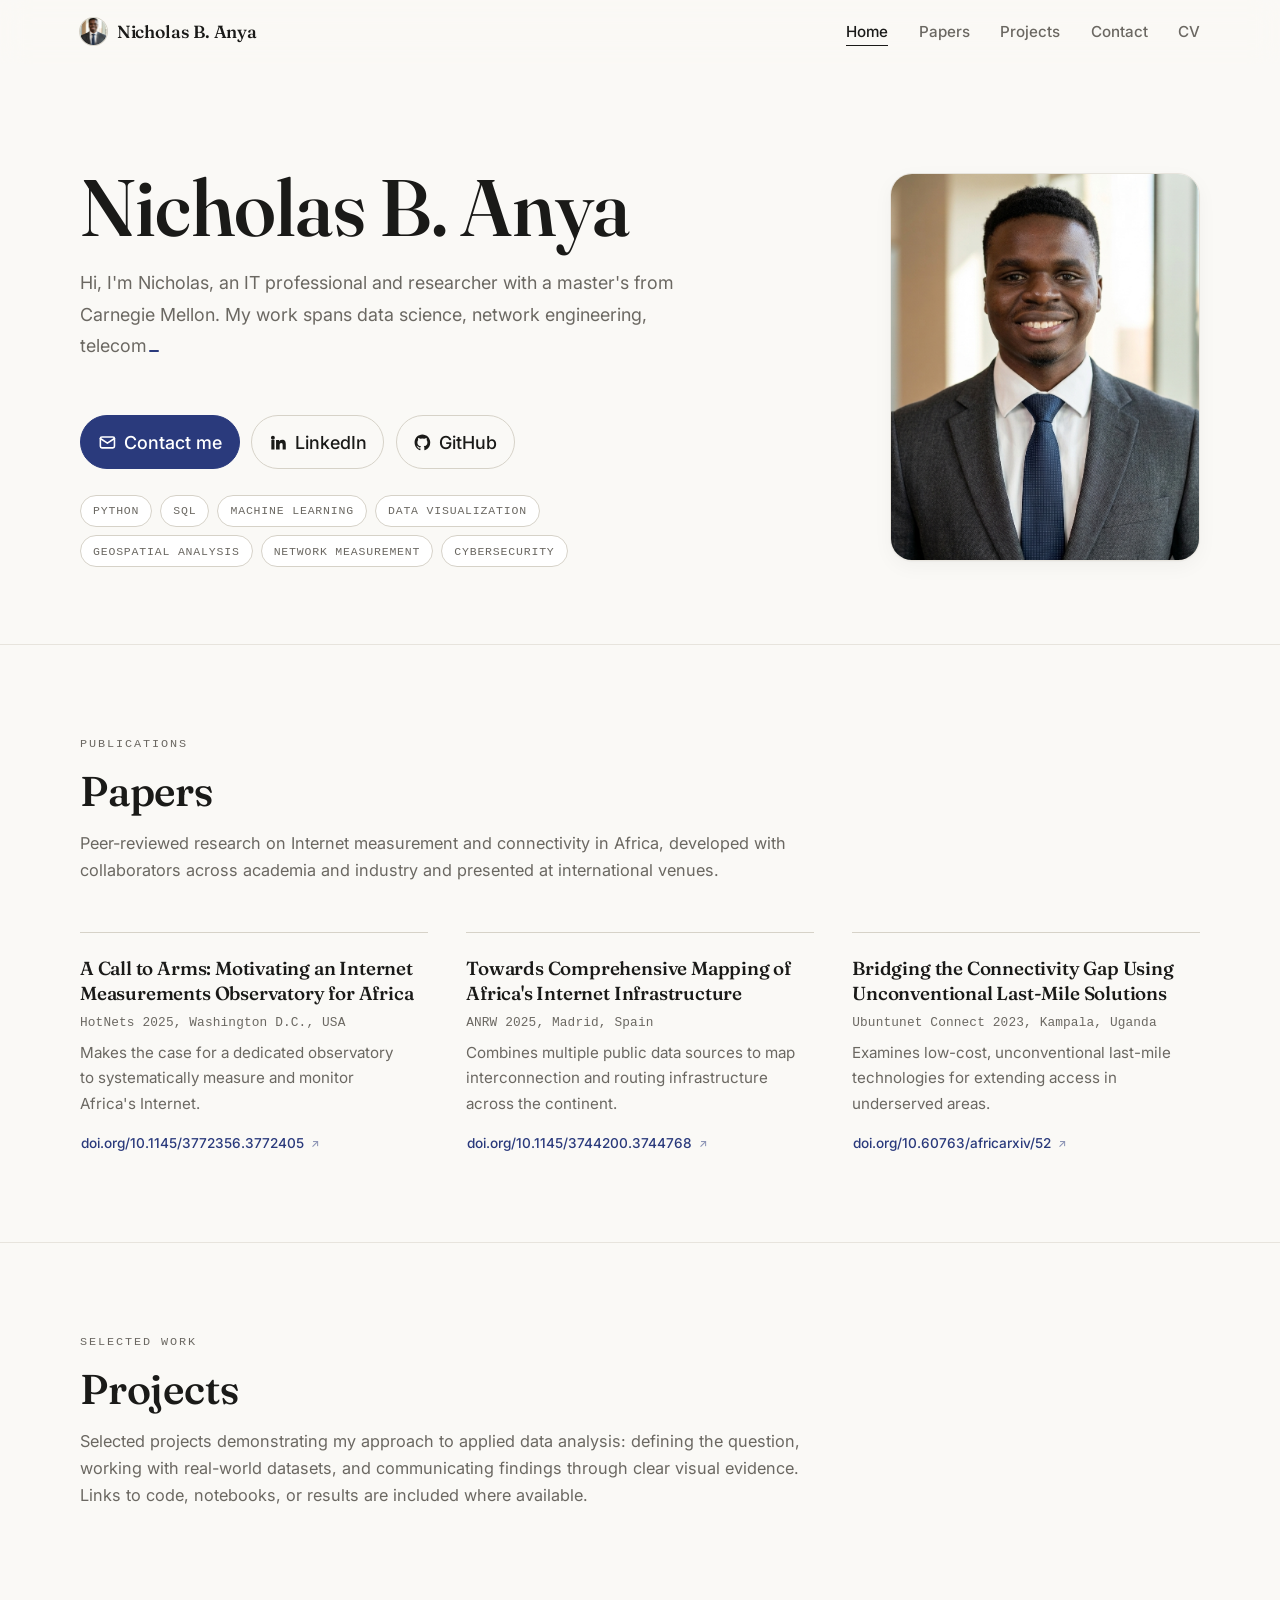
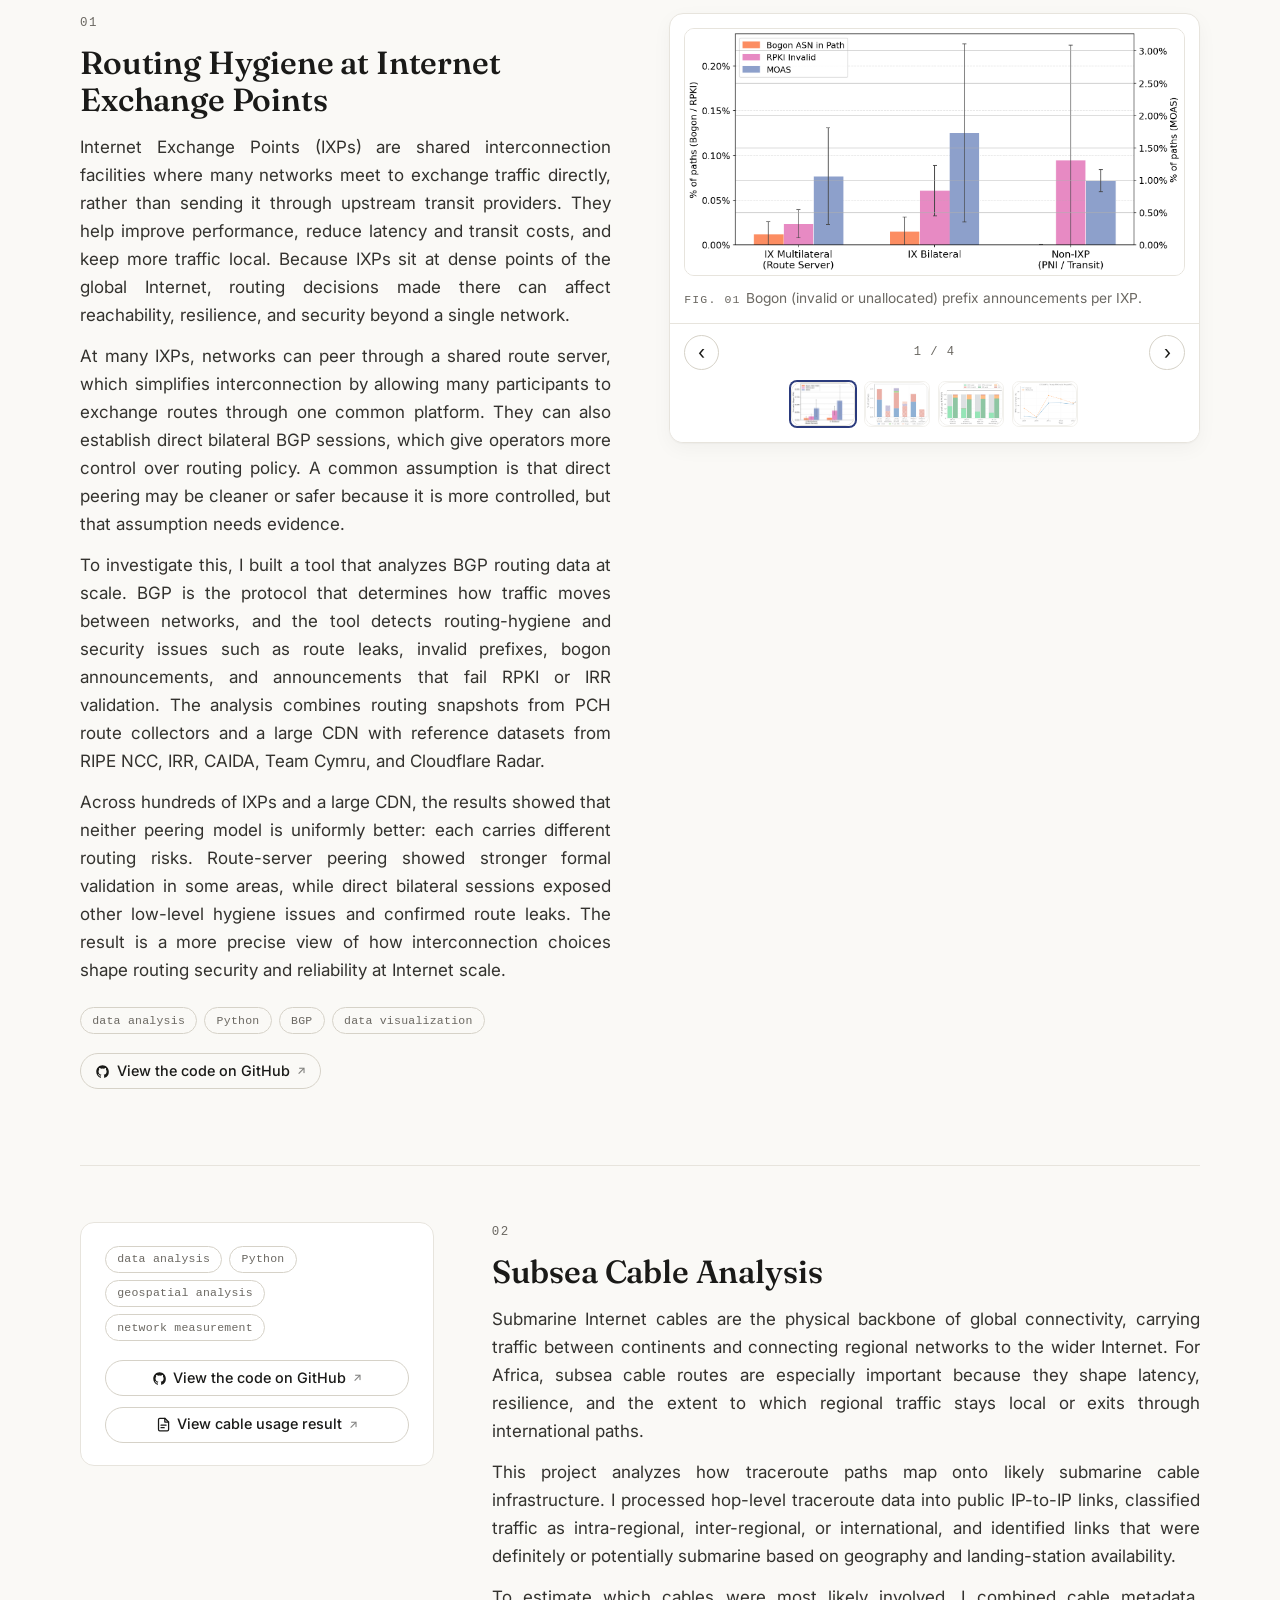
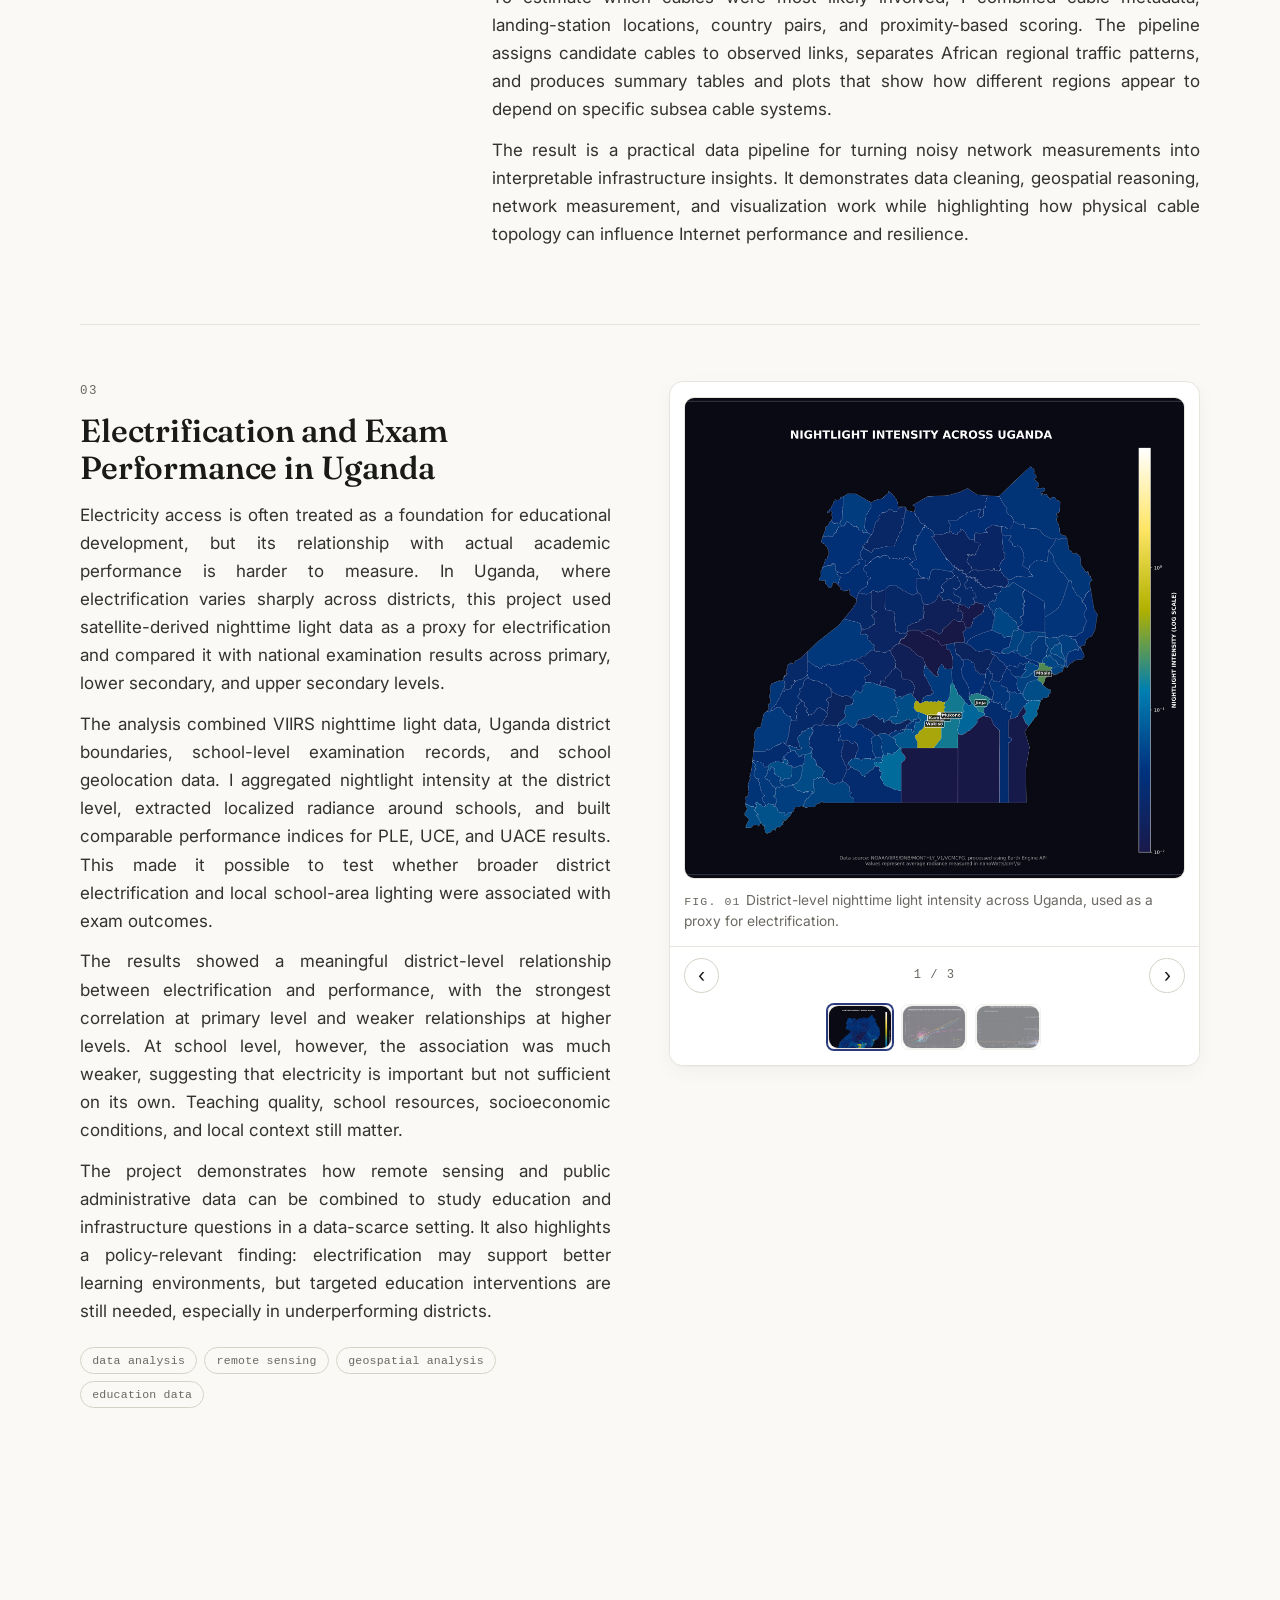
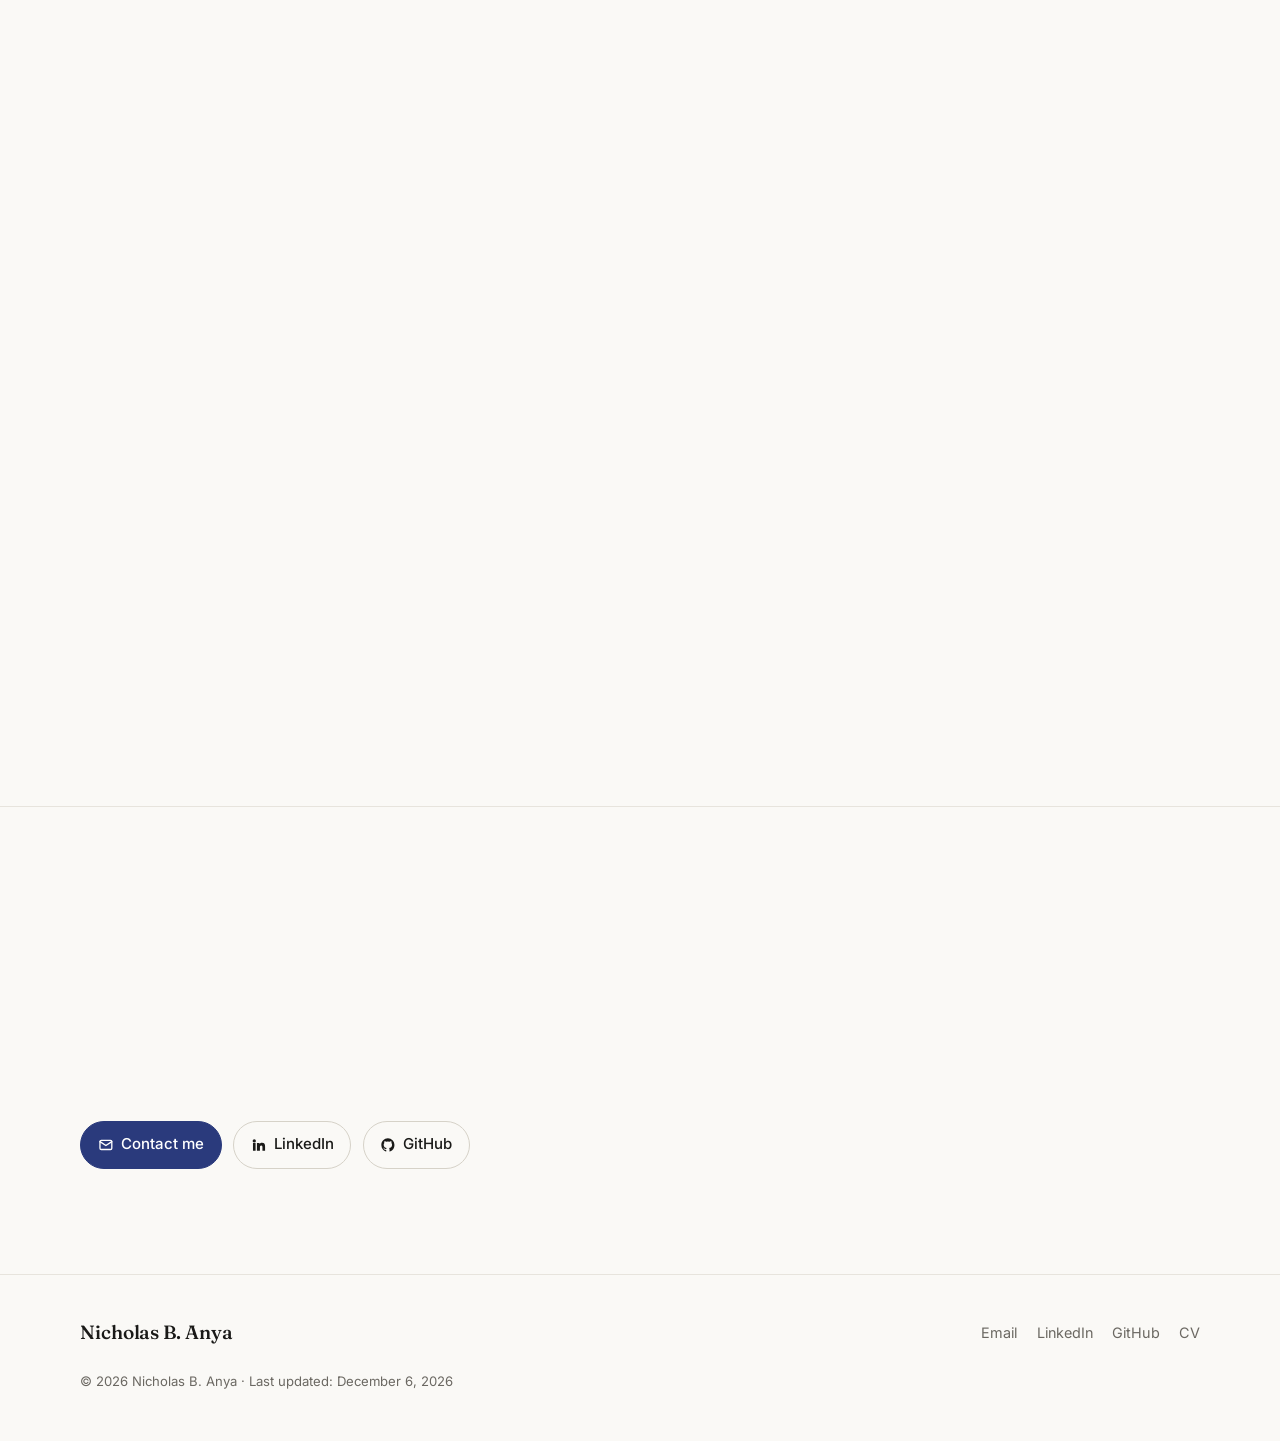
==== index.html @ 54c599cd "Add skills strip, floating CV preview, carousel auto-advance, cache-busting" ====
<!DOCTYPE html>
<html lang="en">
  <head>
    <meta charset="UTF-8" />
    <meta name="viewport" content="width=device-width, initial-scale=1.0" />
    <title>Nicholas B. Anya</title>
    <meta
      name="description"
      content="Personal portfolio of Nicholas Brian Anya - IT professional with experience across data science, network engineering, telecommunications, and cybersecurity."
    />
    <meta property="og:title" content="Nicholas B. Anya" />
    <meta
      property="og:description"
      content="IT professional with experience across data science, network engineering, telecommunications, and cybersecurity."
    />
    <meta property="og:type" content="website" />
    <meta property="og:url" content="https://nicholasanya.github.io/" />
    <meta property="og:image" content="https://nicholasanya.github.io/assets/img/profile-photo.png" />
    <meta name="theme-color" content="#faf9f6" />
    <meta name="color-scheme" content="light" />
    <link rel="canonical" href="https://nicholasanya.github.io/" />
    <link rel="icon" type="image/png" href="assets/img/profile-photo.png" />
    <link rel="apple-touch-icon" href="assets/img/profile-photo.png" />
    <script type="application/ld+json">
      {
        "@context": "https://schema.org",
        "@type": "Person",
        "name": "Nicholas Brian Anya",
        "url": "https://nicholasanya.github.io/",
        "image": "https://nicholasanya.github.io/assets/img/profile-photo.png",
        "jobTitle": "IT Professional and Researcher",
        "alumniOf": ["Carnegie Mellon University", "Makerere University"],
        "knowsAbout": ["Data Science", "Network Engineering", "Telecommunications", "Cybersecurity"],
        "sameAs": [
          "https://linkedin.com/in/nbanya",
          "https://github.com/NicholasAnya"
        ]
      }
    </script>
    <link rel="preconnect" href="https://fonts.googleapis.com" />
    <link rel="preconnect" href="https://fonts.gstatic.com" crossorigin />
    <link
      href="https://fonts.googleapis.com/css2?family=Inter:wght@400;500;600;700&family=Fraunces:opsz,wght@9..144,450;9..144,550;9..144,600&display=swap"
      rel="stylesheet"
    />
    <link rel="stylesheet" href="assets/css/styles.css?v=20260917" />
  </head>
  <body>
    <a class="skip-link" href="#main">Skip to content</a>
    <header class="site-header">
      <div class="container nav-wrap">
        <a class="brand" href="index.html">
          <span class="brand-photo" aria-hidden="true"></span>
          <span>Nicholas B. Anya</span>
        </a>
        <nav aria-label="Primary">
          <ul class="nav-links">
            <li><a href="#top">Home</a></li>
            <li><a href="#publications">Papers</a></li>
            <li><a href="#projects">Projects</a></li>
            <li><a href="#contact">Contact</a></li>
            <li><a href="NicholasBrianCV.pdf" target="_blank" rel="noopener noreferrer">CV</a></li>
          </ul>
        </nav>
      </div>
      <div class="scroll-progress" aria-hidden="true"></div>
    </header>

    <main id="main">
      <section class="hero" id="top">
        <div class="container">
          <div class="intro">
            <div class="intro-text">
              <h1>Nicholas B. Anya</h1>
              <p data-typewriter>
                Hi, I'm Nicholas, an IT professional and researcher with a master's from Carnegie Mellon.
                My work spans data science, network engineering, telecommunications, and cybersecurity,
                shaped by experience across Uganda, Rwanda, and the USA. Welcome, take a look around.
              </p>
              <p class="contact-links">
              <a class="btn-primary" href="mailto:anyanicholas@gmail.com">
                <svg class="icon" viewBox="0 0 24 24" aria-hidden="true" fill="none" stroke="currentColor" stroke-width="2" stroke-linecap="round" stroke-linejoin="round"><rect x="3" y="5" width="18" height="14" rx="2" /><path d="m3 7 9 6 9-6" /></svg>
                Contact me
              </a>
              <a href="https://linkedin.com/in/nbanya" target="_blank" rel="noopener noreferrer">
                <svg class="icon" viewBox="0 0 24 24" aria-hidden="true" fill="currentColor"><path d="M4.98 3.5a2.5 2.5 0 1 1 0 5 2.5 2.5 0 0 1 0-5zM3 9h4v12H3zM9 9h3.8v1.7h.05c.53-.95 1.83-1.95 3.77-1.95 4.03 0 4.78 2.5 4.78 5.75V21h-4v-5.3c0-1.26-.02-2.9-1.77-2.9-1.77 0-2.04 1.38-2.04 2.8V21H9z" /></svg>
                LinkedIn
              </a>
              <a href="https://github.com/NicholasAnya" target="_blank" rel="noopener noreferrer">
                <svg class="icon" viewBox="0 0 24 24" aria-hidden="true" fill="currentColor"><path d="M12 2C6.48 2 2 6.58 2 12.25c0 4.53 2.87 8.37 6.84 9.73.5.1.68-.22.68-.49 0-.24-.01-.88-.01-1.73-2.78.62-3.37-1.37-3.37-1.37-.45-1.18-1.11-1.5-1.11-1.5-.91-.64.07-.62.07-.62 1 .07 1.53 1.06 1.53 1.06.89 1.56 2.34 1.11 2.91.85.09-.66.35-1.11.63-1.37-2.22-.26-4.56-1.14-4.56-5.05 0-1.12.39-2.03 1.03-2.74-.1-.26-.45-1.3.1-2.71 0 0 .84-.27 2.75 1.05a9.34 9.34 0 0 1 5 0c1.91-1.32 2.75-1.05 2.75-1.05.55 1.41.2 2.45.1 2.71.64.71 1.03 1.62 1.03 2.74 0 3.92-2.34 4.78-4.57 5.04.36.32.68.94.68 1.9 0 1.37-.01 2.48-.01 2.82 0 .27.18.6.69.49A10.26 10.26 0 0 0 22 12.25C22 6.58 17.52 2 12 2z" /></svg>
                GitHub
              </a>
            </p>
            <ul class="skills-strip" aria-label="Core skills">
              <li>Python</li>
              <li>SQL</li>
              <li>Machine learning</li>
              <li>Data visualization</li>
              <li>Geospatial analysis</li>
              <li>Network measurement</li>
              <li>Cybersecurity</li>
            </ul>
            </div>
            <div class="intro-media">
              <img
                class="intro-photo"
                src="assets/img/profile-photo.png"
                alt="Portrait of Nicholas Brian Anya"
                width="440"
                height="440"
                fetchpriority="high"
              />
            </div>
          </div>
        </div>
      </section>

      <section class="section" id="publications">
        <div class="container">
          <p class="kicker">Publications</p>
          <h2>Papers</h2>
          <p class="section-note">
            Peer-reviewed research on Internet measurement and connectivity in Africa, developed
            with collaborators across academia and industry and presented at international venues.
          </p>
          <div class="papers-grid">
            <div class="entry">
              <div class="entry-title">
                A Call to Arms: Motivating an Internet Measurements Observatory for Africa
              </div>
              <div class="entry-meta">HotNets 2025, Washington D.C., USA</div>
              <p class="entry-summary">
                Makes the case for a dedicated observatory to systematically measure and monitor
                Africa's Internet.
              </p>
              <div class="entry-links">
                <a href="https://doi.org/10.1145/3772356.3772405" target="_blank" rel="noopener noreferrer"
                  >doi.org/10.1145/3772356.3772405</a
                >
              </div>
            </div>

            <div class="entry">
              <div class="entry-title">
                Towards Comprehensive Mapping of Africa's Internet Infrastructure
              </div>
              <div class="entry-meta">ANRW 2025, Madrid, Spain</div>
              <p class="entry-summary">
                Combines multiple public data sources to map interconnection and routing
                infrastructure across the continent.
              </p>
              <div class="entry-links">
                <a href="https://doi.org/10.1145/3744200.3744768" target="_blank" rel="noopener noreferrer"
                  >doi.org/10.1145/3744200.3744768</a
                >
              </div>
            </div>

            <div class="entry">
              <div class="entry-title">
                Bridging the Connectivity Gap Using Unconventional Last-Mile Solutions
              </div>
              <div class="entry-meta">Ubuntunet Connect 2023, Kampala, Uganda</div>
              <p class="entry-summary">
                Examines low-cost, unconventional last-mile technologies for extending access in
                underserved areas.
              </p>
              <div class="entry-links">
                <a href="https://doi.org/10.60763/africarxiv/52" target="_blank" rel="noopener noreferrer"
                  >doi.org/10.60763/africarxiv/52</a
                >
              </div>
            </div>
          </div>
        </div>
      </section>

      <section class="section" id="projects">
        <div class="container">
          <p class="kicker">Selected Work</p>
          <h2>Projects</h2>
          <p class="section-note">
            Selected projects demonstrating my approach to applied data analysis: defining the
            question, working with real-world datasets, and communicating findings through clear
            visual evidence. Links to code, notebooks, or results are included where available.
          </p>
          <div id="projects-list"></div>
        </div>
      </section>

      <section class="section" id="contact">
        <div class="container">
          <p class="kicker">Contact</p>
          <h2>Get in touch</h2>
          <p class="section-note">
            I'm open to data science and research opportunities, collaborations, and conversations
            about networks, measurement, and data for public impact. Email is the fastest way to
            reach me.
          </p>
          <p class="contact-links">
            <a class="btn-primary" href="mailto:anyanicholas@gmail.com">
              <svg class="icon" viewBox="0 0 24 24" aria-hidden="true" fill="none" stroke="currentColor" stroke-width="2" stroke-linecap="round" stroke-linejoin="round"><rect x="3" y="5" width="18" height="14" rx="2" /><path d="m3 7 9 6 9-6" /></svg>
              Contact me
            </a>
            <a href="https://linkedin.com/in/nbanya" target="_blank" rel="noopener noreferrer">
              <svg class="icon" viewBox="0 0 24 24" aria-hidden="true" fill="currentColor"><path d="M4.98 3.5a2.5 2.5 0 1 1 0 5 2.5 2.5 0 0 1 0-5zM3 9h4v12H3zM9 9h3.8v1.7h.05c.53-.95 1.83-1.95 3.77-1.95 4.03 0 4.78 2.5 4.78 5.75V21h-4v-5.3c0-1.26-.02-2.9-1.77-2.9-1.77 0-2.04 1.38-2.04 2.8V21H9z" /></svg>
              LinkedIn
            </a>
            <a href="https://github.com/NicholasAnya" target="_blank" rel="noopener noreferrer">
              <svg class="icon" viewBox="0 0 24 24" aria-hidden="true" fill="currentColor"><path d="M12 2C6.48 2 2 6.58 2 12.25c0 4.53 2.87 8.37 6.84 9.73.5.1.68-.22.68-.49 0-.24-.01-.88-.01-1.73-2.78.62-3.37-1.37-3.37-1.37-.45-1.18-1.11-1.5-1.11-1.5-.91-.64.07-.62.07-.62 1 .07 1.53 1.06 1.53 1.06.89 1.56 2.34 1.11 2.91.85.09-.66.35-1.11.63-1.37-2.22-.26-4.56-1.14-4.56-5.05 0-1.12.39-2.03 1.03-2.74-.1-.26-.45-1.3.1-2.71 0 0 .84-.27 2.75 1.05a9.34 9.34 0 0 1 5 0c1.91-1.32 2.75-1.05 2.75-1.05.55 1.41.2 2.45.1 2.71.64.71 1.03 1.62 1.03 2.74 0 3.92-2.34 4.78-4.57 5.04.36.32.68.94.68 1.9 0 1.37-.01 2.48-.01 2.82 0 .27.18.6.69.49A10.26 10.26 0 0 0 22 12.25C22 6.58 17.52 2 12 2z" /></svg>
              GitHub
            </a>
          </p>
        </div>
      </section>
    </main>

    <footer class="site-footer">
      <div class="container footer-wrap">
        <div class="footer-brand">Nicholas B. Anya</div>
        <nav class="footer-links" aria-label="Footer">
          <a href="mailto:anyanicholas@gmail.com">Email</a>
          <a href="https://linkedin.com/in/nbanya" target="_blank" rel="noopener noreferrer">LinkedIn</a>
          <a href="https://github.com/NicholasAnya" target="_blank" rel="noopener noreferrer">GitHub</a>
          <a href="NicholasBrianCV.pdf" target="_blank" rel="noopener noreferrer">CV</a>
        </nav>
        <div class="footer-note">
          &copy; <span id="footer-year"></span> Nicholas B. Anya &middot; Last updated:
          <span id="last-updated"></span>
        </div>
      </div>
    </footer>

    <script src="assets/js/main.js?v=20260917"></script>
  </body>
</html>
---- assets/css/styles.css ----
:root {
  --bg: #faf9f6;
  --surface: #ffffff;
  --surface-soft: #f3f1ec;
  --text: #1a1a18;
  --muted: #6b6862;
  --line: #e7e4dd;
  --line-strong: #d6d2c8;
  --accent: #2a3a7c;
  --accent-strong: #1c2a5e;
  --accent-soft: #edeef6;
  --accent-2: #4a6fa5;
  --link: #2a3a7c;
  --link-hover: #1c2a5e;
  --shadow-soft: 0 1px 2px rgba(26, 26, 24, 0.04), 0 6px 20px rgba(26, 26, 24, 0.04);
  --radius: 14px;
  --max-width: 1120px;
  --content-width: 760px;
  --ease: 200ms cubic-bezier(0.3, 0.7, 0.4, 1);
  --font-body: "Inter", -apple-system, BlinkMacSystemFont, "Segoe UI", Roboto, sans-serif;
  --font-display: "Fraunces", "Iowan Old Style", Georgia, serif;
  --font-mono: ui-monospace, "SF Mono", SFMono-Regular, Menlo, Consolas, monospace;
}

*,
*::before,
*::after {
  box-sizing: border-box;
}

html {
  scroll-behavior: smooth;
  scroll-padding-top: 84px;
}

html,
body {
  margin: 0;
  padding: 0;
}

body {
  font-family: var(--font-body);
  background: var(--bg);
  color: var(--text);
  line-height: 1.65;
  font-size: 1.0625rem;
  -webkit-font-smoothing: antialiased;
  text-rendering: optimizeLegibility;
}

::selection {
  background: var(--accent);
  color: #fff;
}

.skip-link {
  position: fixed;
  top: 0.7rem;
  left: 0.7rem;
  z-index: 100;
  padding: 0.6rem 1rem;
  background: var(--text);
  color: #fff;
  border-radius: 8px;
  font-size: 0.9rem;
  font-weight: 500;
  transform: translateY(-250%);
}

.skip-link:focus-visible {
  transform: none;
  text-decoration: none;
}

:focus-visible {
  outline: 2px solid var(--accent);
  outline-offset: 3px;
  border-radius: 4px;
}

.container {
  width: min(100% - 2.5rem, var(--max-width));
  margin: 0 auto;
}

a {
  color: var(--link);
  text-decoration: none;
  transition: color var(--ease), border-color var(--ease), background-color var(--ease),
    box-shadow var(--ease), transform var(--ease), opacity var(--ease);
}

a:hover {
  color: var(--link-hover);
  text-decoration: underline;
}

img {
  max-width: 100%;
  display: block;
}

/* Header / nav */
.site-header {
  position: sticky;
  top: 0;
  z-index: 10;
  background: rgba(250, 249, 246, 0.82);
  border-bottom: 1px solid transparent;
  backdrop-filter: blur(14px) saturate(1.3);
  -webkit-backdrop-filter: blur(14px) saturate(1.3);
  transition: border-color var(--ease), background-color var(--ease);
}

.site-header.is-scrolled {
  background: rgba(250, 249, 246, 0.92);
  border-bottom-color: var(--line);
}

.scroll-progress {
  position: absolute;
  left: 0;
  bottom: -1px;
  width: 100%;
  height: 2px;
  background: linear-gradient(90deg, var(--accent), var(--accent-2));
  transform: scaleX(0);
  transform-origin: left;
  pointer-events: none;
}

.nav-wrap {
  display: flex;
  justify-content: space-between;
  align-items: center;
  gap: 1rem;
  padding: 1.05rem 0;
  flex-wrap: wrap;
}

.brand {
  display: inline-flex;
  align-items: center;
  gap: 0.6rem;
  font-family: var(--font-display);
  font-weight: 550;
  font-size: 1.1rem;
  color: var(--text);
  letter-spacing: -0.005em;
}

.brand-photo {
  display: block;
  width: 27px;
  height: 27px;
  border-radius: 999px;
  background-image: url("../img/profile-photo.png");
  background-position: center;
  background-size: cover;
  box-shadow: 0 0 0 1px var(--line-strong);
  flex: none;
}

.brand:hover {
  color: var(--text);
  text-decoration: none;
}

.nav-links {
  list-style: none;
  margin: 0;
  padding: 0;
  display: flex;
  gap: clamp(1rem, 2.5vw, 1.9rem);
  align-items: center;
}

.nav-links a {
  display: inline-flex;
  align-items: center;
  color: var(--muted);
  font-size: 0.95rem;
  font-weight: 500;
  line-height: 1;
  padding: 0.4rem 0;
  border-bottom: 1px solid transparent;
}

.nav-links a:hover {
  color: var(--text);
  text-decoration: none;
  border-bottom-color: var(--line-strong);
}

.nav-links a.is-active {
  color: var(--text);
  border-bottom-color: var(--text);
}

/* Typography */
h1,
h2,
h3 {
  margin: 0;
  color: var(--text);
  text-wrap: balance;
}

h1 {
  font-family: var(--font-display);
  font-weight: 550;
  font-size: clamp(3rem, 7vw, 5rem);
  line-height: 1.02;
  letter-spacing: -0.01em;
  margin-bottom: 0.65rem;
}

h2 {
  font-family: var(--font-display);
  font-weight: 550;
  font-size: clamp(2rem, 3.5vw, 2.6rem);
  line-height: 1.1;
  letter-spacing: -0.005em;
  margin-bottom: 1rem;
}

h3 {
  font-weight: 600;
  font-size: 1rem;
  line-height: 1.3;
  margin-bottom: 0.1rem;
}

p {
  margin: 0 0 1rem;
  text-wrap: pretty;
}

.kicker {
  font-family: var(--font-mono);
  font-size: 0.74rem;
  font-weight: 500;
  text-transform: uppercase;
  letter-spacing: 0.16em;
  color: var(--muted);
  margin: 0 0 0.9rem;
}

/* Hero */
.hero {
  position: relative;
  border-bottom: 1px solid var(--line);
}

.intro {
  position: relative;
  width: 100%;
  padding: clamp(3.5rem, 8vw, 7rem) 0 clamp(3rem, 6vw, 5.5rem);
  display: flex;
  flex-direction: column;
  align-items: center;
  text-align: center;
  gap: 1.6rem;
}

/* Staggered entrance on load */
@keyframes rise {
  from {
    opacity: 0;
    transform: translateY(18px);
  }
  to {
    opacity: 1;
    transform: none;
  }
}

.intro-media {
  animation: rise 700ms cubic-bezier(0.2, 0.6, 0.3, 1) both;
}

.intro-text > h1 {
  animation: rise 700ms cubic-bezier(0.2, 0.6, 0.3, 1) 90ms both;
}

.intro-text > p:not(.contact-links) {
  animation: rise 700ms cubic-bezier(0.2, 0.6, 0.3, 1) 180ms both;
}

.intro-text > .contact-links {
  animation: rise 700ms cubic-bezier(0.2, 0.6, 0.3, 1) 270ms both;
}

.skills-strip {
  list-style: none;
  display: flex;
  flex-wrap: wrap;
  justify-content: center;
  gap: 0.5rem;
  margin: 0.4rem 0 0;
  padding: 0;
}

.intro-text > .skills-strip {
  animation: rise 700ms cubic-bezier(0.2, 0.6, 0.3, 1) 360ms both;
}

.skills-strip li {
  font-family: var(--font-mono);
  font-size: 0.72rem;
  letter-spacing: 0.07em;
  text-transform: uppercase;
  color: var(--muted);
  border: 1px solid var(--line-strong);
  border-radius: 999px;
  padding: 0.35rem 0.75rem;
  background: var(--surface);
}

.intro-media {
  order: -1;
  display: flex;
  justify-content: center;
}

.intro-photo {
  width: clamp(200px, 46vw, 250px);
  aspect-ratio: 4 / 5;
  height: auto;
  object-fit: cover;
  border-radius: 22px;
  border: 1px solid var(--line);
  box-shadow: var(--shadow-soft);
}

.intro-text {
  display: flex;
  flex-direction: column;
  align-items: center;
  gap: 1.2rem;
}

/* Typewriter intro */
[data-typewriter] {
  position: relative;
}

.type-ghost {
  visibility: hidden;
}

.type-live {
  position: absolute;
  inset: 0;
  text-align: inherit;
}

.type-cursor {
  display: inline-block;
  width: 0.55em;
  height: 0.13em;
  margin-left: 0.12em;
  background: var(--accent);
  border-radius: 1px;
  vertical-align: baseline;
  animation: cursor-blink 1.1s steps(1) infinite;
}

@keyframes cursor-blink {
  50% {
    opacity: 0;
  }
}

.intro-text h1 {
  margin-bottom: 0;
}

.intro p {
  color: var(--muted);
  max-width: 56ch;
  font-size: clamp(1.08rem, 1.4vw, 1.2rem);
  line-height: 1.75;
  margin: 0;
}

.intro .contact-links {
  justify-content: center;
  margin-top: 0.2rem;
}

@media (min-width: 760px) {
  .intro {
    display: grid;
    grid-template-columns: minmax(0, 1.2fr) minmax(0, 0.8fr);
    align-items: center;
    column-gap: clamp(3rem, 6vw, 6rem);
    text-align: left;
  }

  .intro-media {
    order: 0;
    justify-content: flex-end;
  }

  .intro-photo {
    width: clamp(240px, 26vw, 310px);
  }

  .intro-text {
    align-items: flex-start;
  }

  .intro .contact-links {
    justify-content: flex-start;
  }

  .intro .skills-strip {
    justify-content: flex-start;
  }
}

.contact-links {
  margin-top: 1.4rem;
  display: flex;
  flex-wrap: wrap;
  gap: 0.7rem;
  font-size: 0.94rem;
}

.contact-links a {
  display: inline-flex;
  align-items: center;
  gap: 0.45rem;
  padding: 0.65rem 1.05rem;
  border: 1px solid var(--line-strong);
  border-radius: 999px;
  background: transparent;
  color: var(--text);
  font-weight: 500;
}

.contact-links a:hover {
  border-color: var(--text);
  color: var(--text);
  text-decoration: none;
}

.contact-links a.btn-primary {
  background: var(--accent);
  border-color: var(--accent);
  color: #fff;
}

.contact-links a.btn-primary:hover {
  background: var(--accent-strong);
  border-color: var(--accent-strong);
  color: #fff;
}

.icon {
  width: 1.05em;
  height: 1.05em;
  flex: none;
}

/* Sections */
.section {
  padding: clamp(3.5rem, 7vw, 6rem) 0;
}

.section + .section {
  border-top: 1px solid var(--line);
}

.section-note {
  color: var(--muted);
  margin: 0 0 clamp(2rem, 4vw, 3rem);
  max-width: 72ch;
  font-size: 1.02rem;
}

.entry {
  margin-bottom: 1.25rem;
}

.entry:last-child {
  margin-bottom: 0;
}

.entry-title {
  font-weight: 600;
  font-size: 1.02rem;
  letter-spacing: -0.01em;
}

.entry-meta {
  color: var(--muted);
  font-family: var(--font-mono);
  font-size: 0.8rem;
  letter-spacing: 0.01em;
  margin: 0.35rem 0 0.35rem;
}

.entry p {
  margin: 0.8rem 0 0;
  max-width: 74ch;
}

/* Scroll reveal */
[data-reveal] {
  opacity: 0;
  transform: translateY(16px);
  transition: opacity 600ms cubic-bezier(0.2, 0.6, 0.3, 1), transform 600ms cubic-bezier(0.2, 0.6, 0.3, 1);
}

[data-reveal].is-visible {
  opacity: 1;
  transform: none;
}

/* Projects: hairline-separated editorial entries */
#projects-list {
  display: grid;
  gap: 0;
  counter-reset: project;
}

.project-card {
  position: relative;
  padding: clamp(2.2rem, 4.5vw, 3.5rem) 0;
  border: 0;
  background: transparent;
  counter-increment: project;
}

.project-card .project-main::before {
  content: counter(project, decimal-leading-zero);
  display: block;
  font-family: var(--font-mono);
  font-size: 0.78rem;
  letter-spacing: 0.12em;
  color: var(--muted);
  margin-bottom: 0.7rem;
}

.project-card + .project-card {
  border-top: 1px solid var(--line);
}

.project-card .entry-title {
  font-family: var(--font-display);
  font-weight: 550;
  font-size: clamp(1.6rem, 2.6vw, 2rem);
  line-height: 1.15;
  letter-spacing: -0.005em;
}

.entry-body {
  margin-top: 0.9rem;
}

.project-card .entry-body {
  text-align: justify;
  -webkit-hyphens: auto;
  hyphens: auto;
}

.project-card .entry-body p {
  color: #33322e;
}

.project-main {
  min-width: 0;
}

.project-meta {
  margin-top: 1.4rem;
}

.project-meta > :first-child {
  margin-top: 0;
}

/* Two-column case-study layout on wider screens */
@media (min-width: 880px) {
  .project-card {
    display: grid;
    grid-template-columns: minmax(0, 1fr) minmax(0, 1fr);
    column-gap: clamp(2.5rem, 4.5vw, 4.5rem);
    row-gap: 0;
    align-items: start;
  }

  .project-card .project-main {
    grid-column: 1;
  }

  .project-card .project-meta {
    grid-column: 1;
  }

  .project-card.has-figures .project-figures {
    grid-column: 2;
    grid-row: 1 / span 2;
    align-self: start;
    position: sticky;
    top: 96px;
    margin: 0;
  }

  .project-card:not(.has-figures) {
    grid-template-columns: minmax(0, 1.7fr) minmax(0, 0.85fr);
  }

  .project-card:not(.has-figures) .project-meta {
    grid-column: 2;
    grid-row: 1 / -1;
    align-self: start;
    position: sticky;
    top: 96px;
    margin-top: 0;
    padding: 1.4rem 1.5rem;
    border: 1px solid var(--line);
    border-radius: var(--radius);
    background: var(--surface);
  }

  .project-card:not(.has-figures) .project-meta .entry-links {
    flex-direction: column;
    align-items: stretch;
  }

  .project-card:not(.has-figures) .project-meta .entry-links a {
    justify-content: center;
  }

  /* Alternate orientation for editorial rhythm */
  .project-card:nth-child(even).has-figures .project-figures {
    grid-column: 1;
    grid-row: 1 / span 2;
  }

  .project-card:nth-child(even).has-figures .project-main,
  .project-card:nth-child(even).has-figures .project-meta {
    grid-column: 2;
  }

  .project-card:nth-child(even):not(.has-figures) {
    grid-template-columns: minmax(0, 0.85fr) minmax(0, 1.7fr);
  }

  .project-card:nth-child(even):not(.has-figures) .project-meta {
    grid-column: 1;
    grid-row: 1 / -1;
  }

  .project-card:nth-child(even):not(.has-figures) .project-main {
    grid-column: 2;
  }
}

/* Papers */
.papers-grid {
  display: grid;
  grid-template-columns: repeat(auto-fit, minmax(280px, 1fr));
  gap: clamp(1.25rem, 3vw, 2.5rem);
}

.papers-grid .entry {
  margin: 0;
  padding: 1.4rem 0 0;
  border: 0;
  border-top: 1px solid var(--line-strong);
  border-radius: 0;
  background: transparent;
}

.papers-grid .entry-title {
  font-family: var(--font-display);
  font-weight: 550;
  font-size: 1.18rem;
  line-height: 1.35;
}

.entry-summary {
  color: var(--muted);
  font-size: 0.95rem;
  line-height: 1.65;
  max-width: 62ch;
}

.papers-grid .entry-summary {
  margin: 0.45rem 0 0.55rem;
}

/* Project figures / carousel */
.project-figures {
  margin: 1.4rem 0 0.8rem;
  border: 1px solid var(--line);
  border-radius: var(--radius);
  background: var(--surface);
  box-shadow: var(--shadow-soft);
  overflow: hidden;
}

.project-figures:focus-visible {
  outline: 2px solid var(--accent);
  outline-offset: 2px;
}

.project-figures figure {
  margin: 0;
  animation: figure-in 320ms cubic-bezier(0.2, 0.6, 0.3, 1);
}

@keyframes figure-in {
  from {
    opacity: 0;
    transform: translateY(6px);
  }
  to {
    opacity: 1;
    transform: none;
  }
}

.figure-track {
  padding: 0.9rem;
}

.project-figures img {
  width: 100%;
  height: auto;
  max-height: 560px;
  object-fit: contain;
  border: 1px solid var(--line);
  border-radius: 10px;
  background: #fff;
  cursor: zoom-in;
  transition: transform var(--ease);
}

.figure-track img:hover {
  transform: scale(1.012);
}

.project-figures figcaption {
  margin-top: 0.7rem;
  color: var(--muted);
  font-size: 0.86rem;
  line-height: 1.5;
}

.fig-label {
  font-family: var(--font-mono);
  font-size: 0.72rem;
  letter-spacing: 0.1em;
  text-transform: uppercase;
  color: var(--muted);
  margin-right: 0.45em;
}

/* Lightbox */
.lightbox[hidden] {
  display: none;
}

.lightbox {
  position: fixed;
  inset: 0;
  z-index: 50;
  display: flex;
  align-items: center;
  justify-content: center;
  padding: clamp(1rem, 4vw, 3rem);
  background: rgba(26, 26, 24, 0.88);
  backdrop-filter: blur(8px);
  -webkit-backdrop-filter: blur(8px);
  opacity: 0;
  transition: opacity 240ms ease;
  cursor: zoom-out;
}

.lightbox.is-open {
  opacity: 1;
}

.lightbox figure {
  margin: 0;
  max-width: min(1400px, 100%);
  max-height: 100%;
  transform: scale(0.965);
  transition: transform 240ms cubic-bezier(0.2, 0.6, 0.3, 1);
}

.lightbox.is-open figure {
  transform: none;
}

.lightbox img {
  max-width: 100%;
  max-height: 82vh;
  width: auto;
  height: auto;
  margin: 0 auto;
  object-fit: contain;
  border-radius: 10px;
  background: #fff;
}

.lightbox figcaption {
  color: #d6d2c8;
  text-align: center;
  margin-top: 0.9rem;
  font-size: 0.92rem;
  line-height: 1.5;
}

.lightbox .fig-label {
  color: #a8a49a;
}

.lightbox-close {
  position: absolute;
  top: 1rem;
  right: 1rem;
  appearance: none;
  border: 1px solid rgba(255, 255, 255, 0.3);
  border-radius: 999px;
  background: transparent;
  color: #fff;
  width: 2.6rem;
  height: 2.6rem;
  font-size: 1.3rem;
  line-height: 1;
  cursor: pointer;
  display: inline-flex;
  align-items: center;
  justify-content: center;
  transition: background-color var(--ease), border-color var(--ease);
}

.lightbox-close:hover {
  background: rgba(255, 255, 255, 0.14);
  border-color: rgba(255, 255, 255, 0.6);
}

/* CV preview modal */
.cv-modal[hidden] {
  display: none;
}

.cv-modal {
  position: fixed;
  right: clamp(0.75rem, 2vw, 1.5rem);
  bottom: clamp(0.75rem, 2vw, 1.5rem);
  z-index: 60;
  width: min(500px, calc(100vw - 1.5rem));
  height: min(640px, 72vh);
  opacity: 0;
  transform: translateY(16px);
  transition: opacity 240ms ease, transform 240ms cubic-bezier(0.2, 0.6, 0.3, 1);
}

.cv-modal.is-open {
  opacity: 1;
  transform: none;
}

.cv-dialog {
  display: flex;
  flex-direction: column;
  width: 100%;
  height: 100%;
  background: var(--bg);
  border: 1px solid var(--line-strong);
  border-radius: var(--radius);
  overflow: hidden;
  box-shadow: 0 18px 60px rgba(26, 26, 24, 0.28);
}

.cv-dialog-header {
  display: flex;
  align-items: center;
  justify-content: space-between;
  gap: 1rem;
  padding: 0.7rem 0.9rem 0.7rem 1.2rem;
  border-bottom: 1px solid var(--line);
}

.cv-dialog-title {
  font-family: var(--font-display);
  font-weight: 550;
  font-size: 1.05rem;
}

.cv-dialog-actions {
  display: inline-flex;
  align-items: center;
  gap: 0.6rem;
}

.cv-close {
  appearance: none;
  border: 1px solid var(--line-strong);
  border-radius: 999px;
  background: transparent;
  color: var(--text);
  width: 2.4rem;
  height: 2.4rem;
  font-size: 1.2rem;
  line-height: 1;
  cursor: pointer;
  display: inline-flex;
  align-items: center;
  justify-content: center;
  transition: background-color var(--ease), border-color var(--ease);
}

.cv-close:hover {
  background: var(--surface-soft);
  border-color: var(--text);
}

.cv-frame {
  flex: 1;
  width: 100%;
  border: 0;
  background: #525659;
}

.figure-controls {
  display: flex;
  align-items: center;
  justify-content: space-between;
  gap: 1rem;
  padding: 0.7rem 0.9rem;
  border-top: 1px solid var(--line);
  background: var(--surface);
  color: var(--muted);
  font-size: 0.85rem;
}

.figure-control {
  appearance: none;
  border: 1px solid var(--line-strong);
  border-radius: 999px;
  background: transparent;
  color: var(--text);
  cursor: pointer;
  font: inherit;
  font-size: 1.2rem;
  line-height: 1;
  width: 2.2rem;
  height: 2.2rem;
  padding: 0;
  display: inline-flex;
  align-items: center;
  justify-content: center;
  transition: background-color var(--ease), border-color var(--ease), color var(--ease);
}

.figure-control:hover {
  border-color: var(--text);
  background: var(--text);
  color: var(--bg);
}

.figure-control:focus-visible {
  outline: 2px solid var(--accent);
  outline-offset: 2px;
}

.figure-count {
  flex: 1;
  text-align: center;
  font-family: var(--font-mono);
  font-size: 0.76rem;
  letter-spacing: 0.08em;
  text-transform: uppercase;
  font-variant-numeric: tabular-nums;
}

.figure-thumbs {
  display: flex;
  justify-content: center;
  flex-wrap: wrap;
  gap: 0.5rem;
  padding: 0 0.9rem 0.9rem;
  background: var(--surface);
}

.figure-thumb {
  appearance: none;
  width: 66px;
  height: 46px;
  padding: 0;
  border: 1px solid var(--line);
  border-radius: 7px;
  overflow: hidden;
  background: #fff;
  cursor: pointer;
  opacity: 0.5;
  transition: opacity var(--ease), border-color var(--ease), box-shadow var(--ease);
}

.figure-thumb img {
  display: block;
  width: 100%;
  height: 100%;
  object-fit: cover;
  object-position: top left;
}

.figure-thumb:hover {
  opacity: 0.85;
}

.figure-thumb.is-active {
  opacity: 1;
  border-color: var(--accent);
  box-shadow: 0 0 0 1px var(--accent);
}

/* Tags & links */
.entry-tags {
  margin-top: 1.2rem;
  display: flex;
  flex-wrap: wrap;
  gap: 0.45rem;
}

.tag {
  display: inline-flex;
  align-items: center;
  border: 1px solid var(--line-strong);
  border-radius: 999px;
  background: transparent;
  color: var(--muted);
  font-family: var(--font-mono);
  font-size: 0.72rem;
  font-weight: 500;
  letter-spacing: 0.02em;
  line-height: 1;
  padding: 0.42rem 0.7rem;
}

.entry-links {
  margin-top: 1.2rem;
  font-size: 0.9rem;
  display: flex;
  flex-wrap: wrap;
  gap: 0.65rem;
}

.entry-links a {
  display: inline-flex;
  align-items: center;
  gap: 0.4rem;
  padding: 0.55rem 0.9rem;
  border: 1px solid var(--line-strong);
  border-radius: 999px;
  background: transparent;
  color: var(--text);
  font-weight: 500;
  line-height: 1.15;
}

.entry-links a:hover {
  border-color: var(--text);
  color: var(--text);
  text-decoration: none;
}

.papers-grid .entry-links a {
  border-color: transparent;
  background: transparent;
  padding: 0;
  color: var(--link);
  font-size: 0.85rem;
}

.papers-grid .entry-links a:hover {
  background: transparent;
  text-decoration: underline;
}

.entry-links a[target="_blank"]::after {
  content: "\2197";
  font-size: 0.8em;
  opacity: 0.55;
  margin-left: 0.05em;
  transition: opacity var(--ease), transform var(--ease);
}

.entry-links a[target="_blank"]:hover::after {
  opacity: 1;
  transform: translate(1px, -1px);
}

.empty-state {
  color: var(--muted);
  font-style: italic;
}

/* Footer */
.site-footer {
  border-top: 1px solid var(--line);
  background: transparent;
}

.footer-wrap {
  padding: 2.6rem 0 3rem;
  display: flex;
  flex-wrap: wrap;
  align-items: center;
  justify-content: space-between;
  gap: 1rem;
}

.footer-brand {
  font-family: var(--font-display);
  font-weight: 550;
  font-size: 1.2rem;
  letter-spacing: -0.005em;
  color: var(--text);
}

.footer-links {
  display: flex;
  flex-wrap: wrap;
  gap: 0.4rem 1.2rem;
  font-size: 0.9rem;
}

.footer-links a {
  color: var(--muted);
  display: inline-flex;
  align-items: center;
  gap: 0.35rem;
}

.footer-links a:hover {
  color: var(--text);
  text-decoration: none;
}

.footer-note {
  width: 100%;
  color: var(--muted);
  font-size: 0.82rem;
  margin-top: 0.4rem;
}

/* Motion preferences */
@media (prefers-reduced-motion: reduce) {
  html {
    scroll-behavior: auto;
  }

  [data-reveal] {
    opacity: 1;
    transform: none;
    transition: none;
  }

  .project-figures figure,
  .intro-media,
  .intro-text > h1,
  .intro-text > p:not(.contact-links),
  .intro-text > .contact-links,
  .intro-text > .skills-strip {
    animation: none;
  }

  .type-cursor {
    animation: none !important;
  }

  *,
  *::before,
  *::after {
    transition-duration: 0.01ms !important;
    animation-duration: 0.01ms !important;
  }
}

@media (max-width: 540px) {
  .container {
    width: min(100% - 1.3rem, var(--max-width));
  }

  .nav-wrap {
    gap: 0.6rem;
    align-items: flex-start;
  }

  .nav-links {
    width: 100%;
    justify-content: flex-start;
    gap: 1rem;
  }

  .figure-track {
    padding: 0.5rem;
  }

  .project-figures img {
    max-height: 420px;
    border-radius: 8px;
  }

  .contact-links a {
    width: 100%;
    justify-content: center;
  }

  .footer-wrap {
    flex-direction: column;
    align-items: flex-start;
  }
}
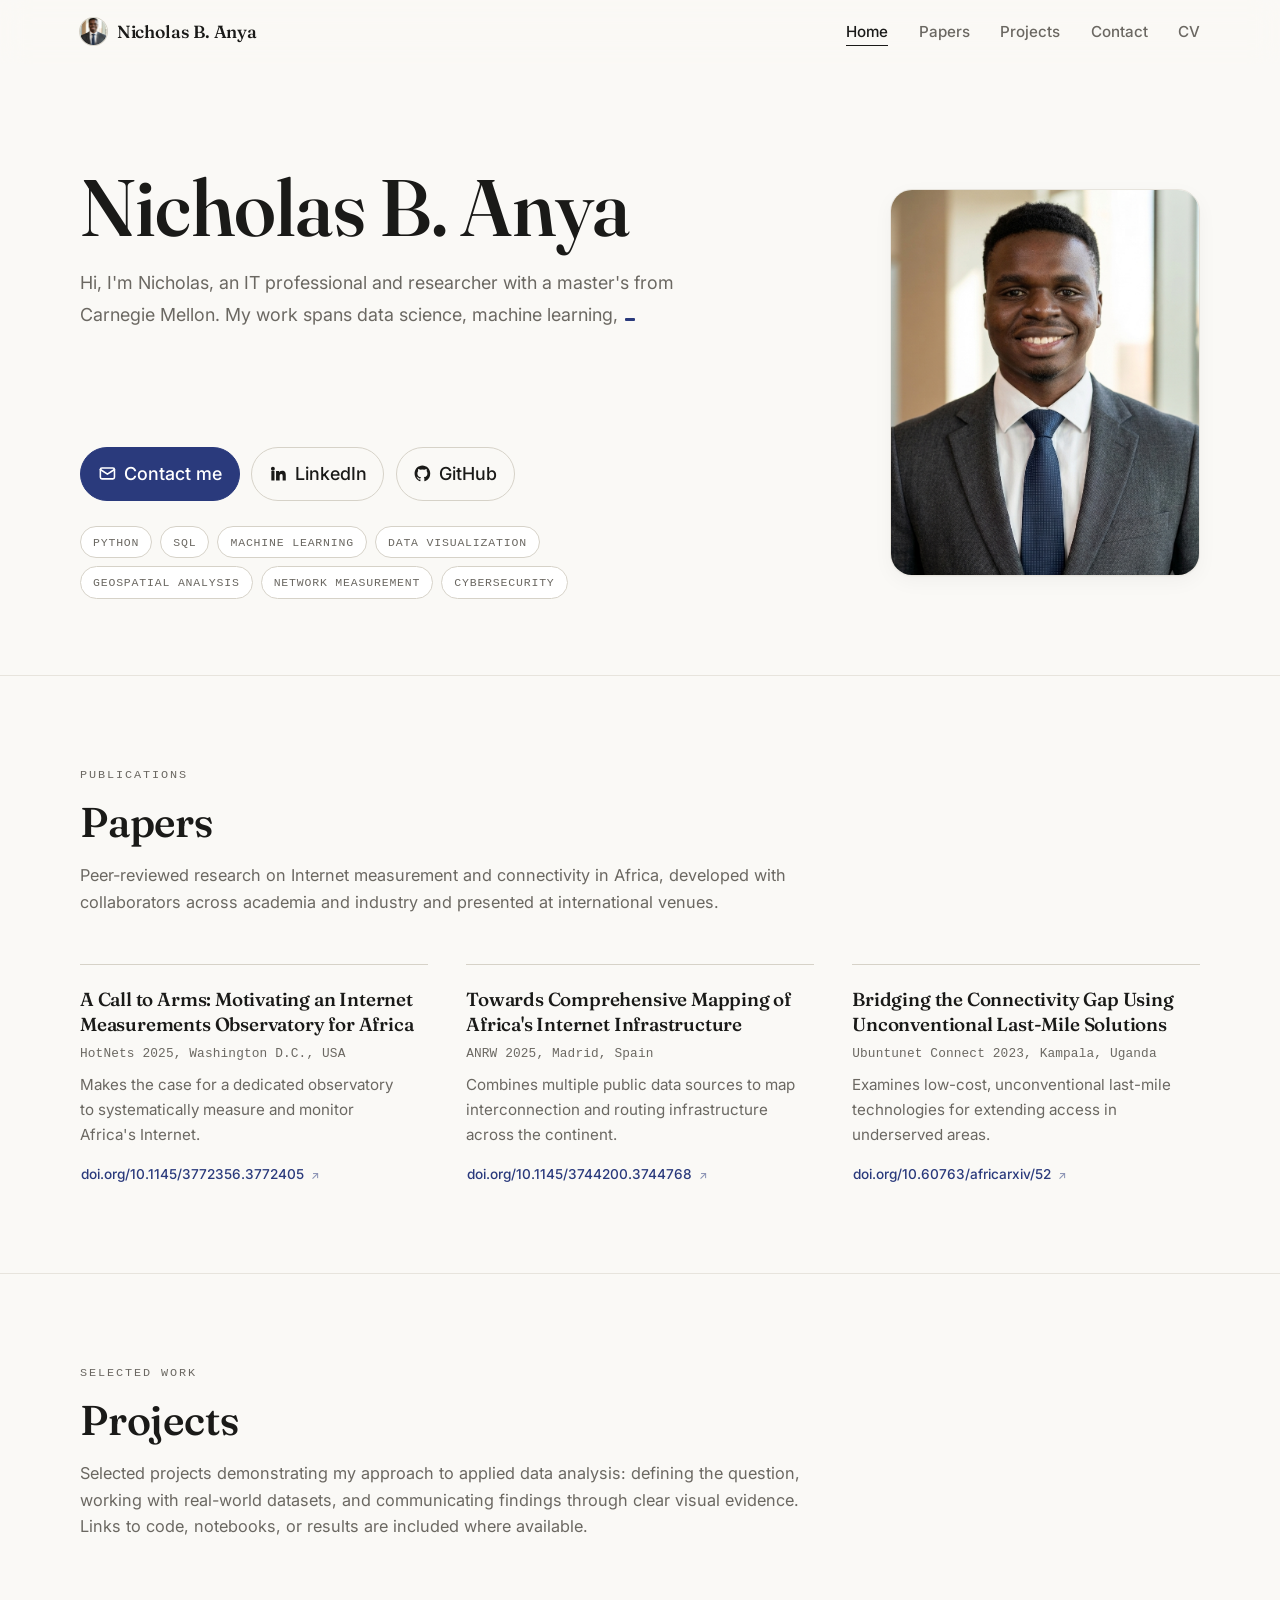
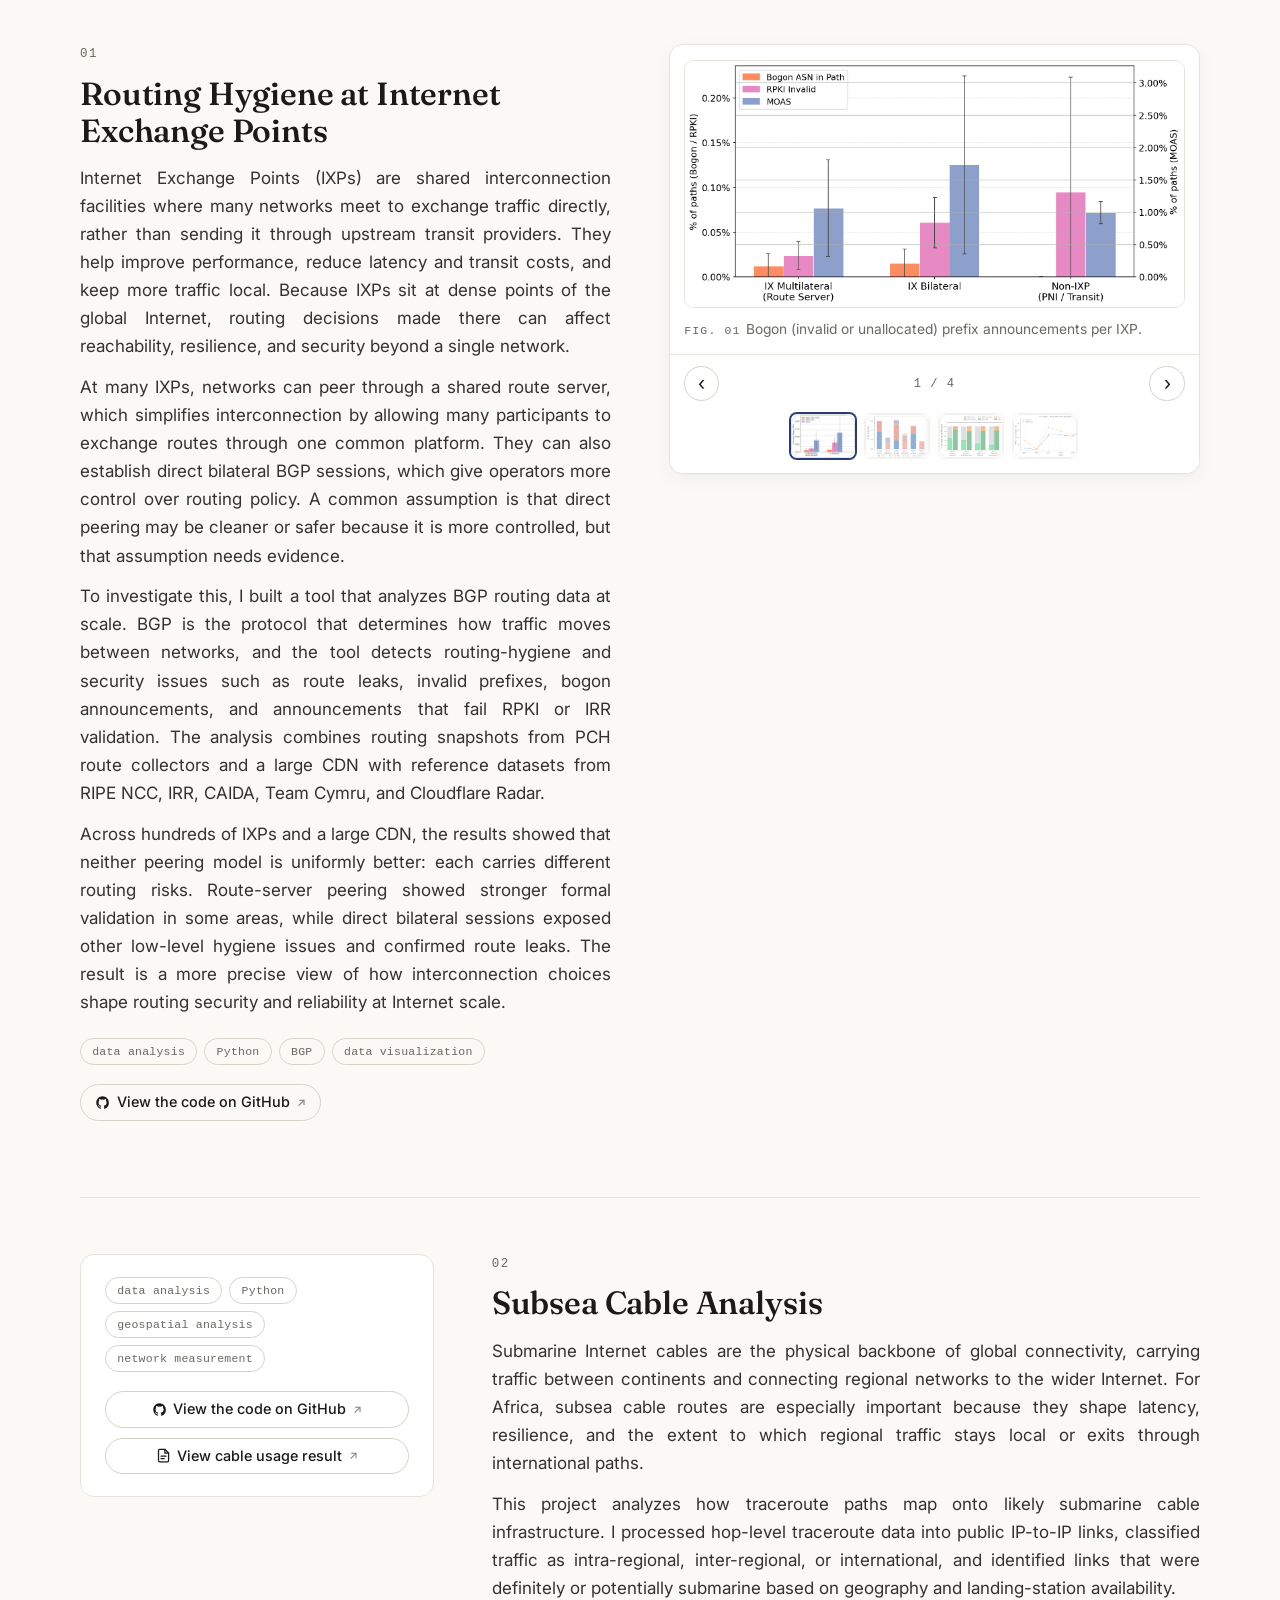
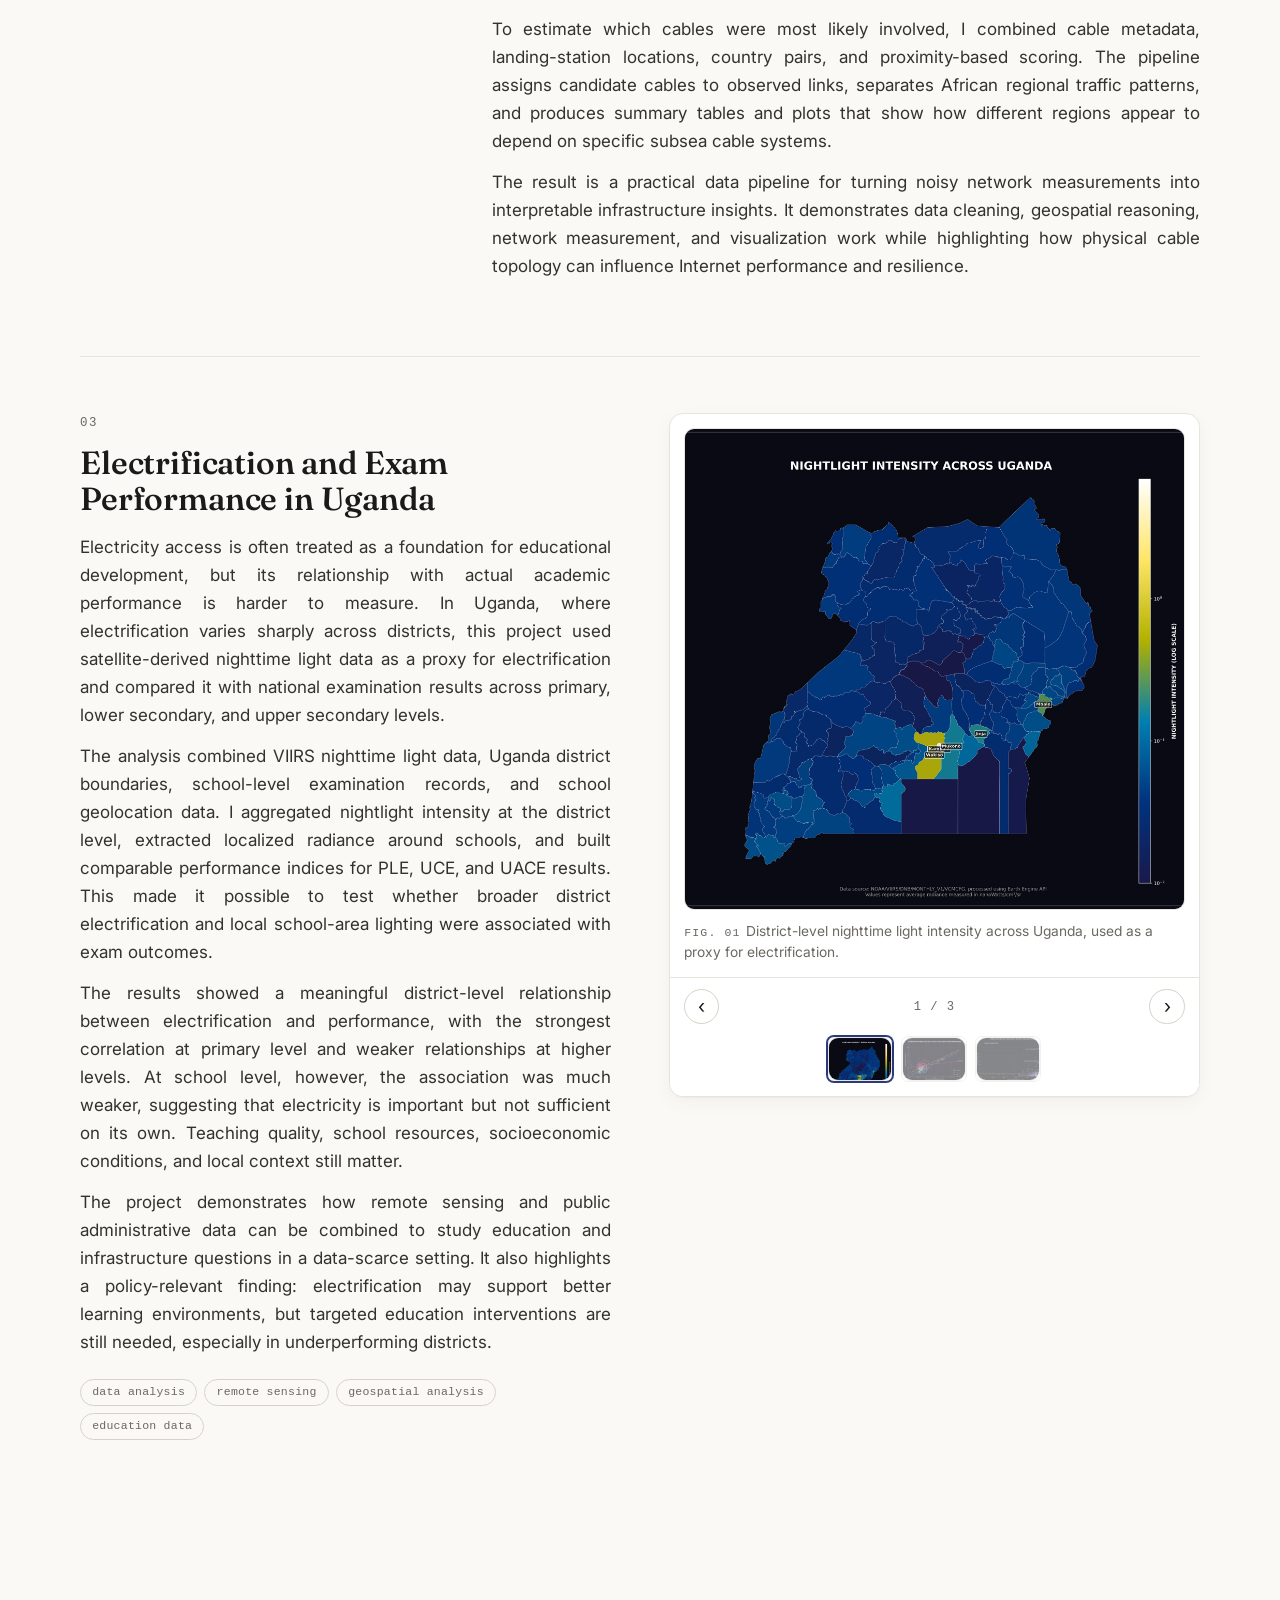
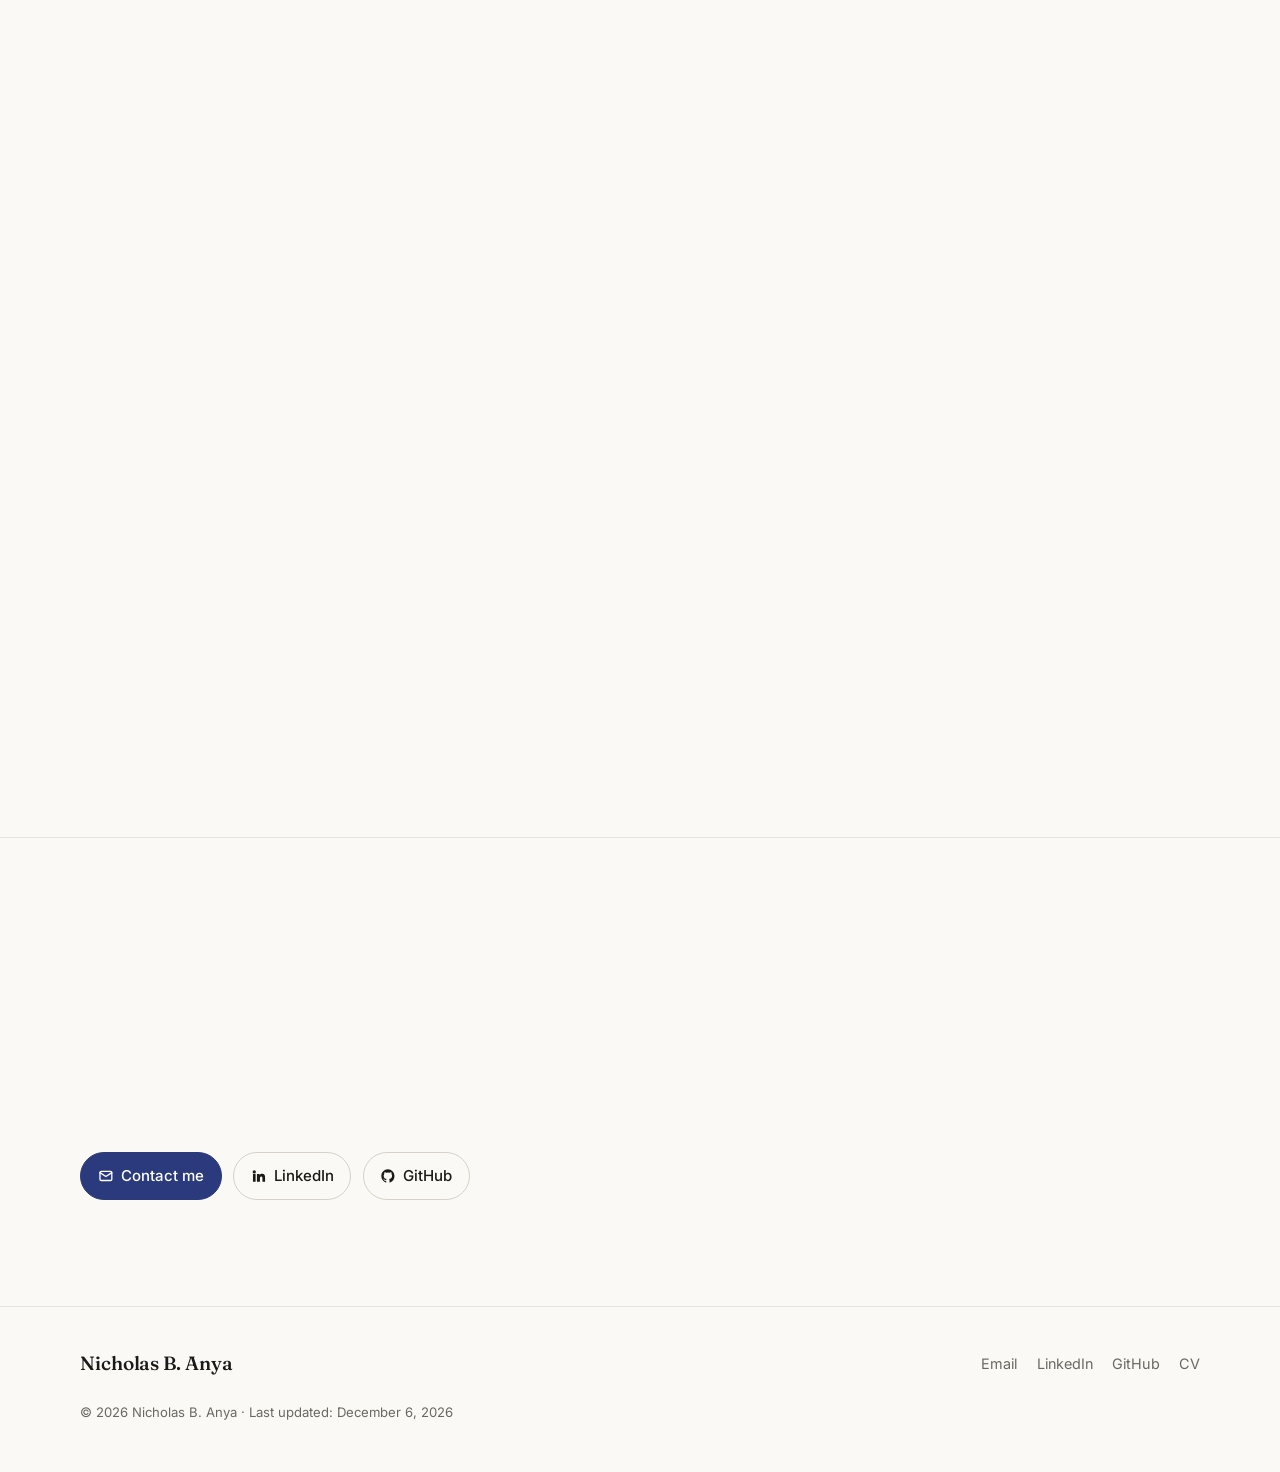
==== commit 5bea72d4: "Mention machine learning in hero intro" ====
--- a/index.html
+++ b/index.html
@@ -74,8 +74,9 @@
               <h1>Nicholas B. Anya</h1>
               <p data-typewriter>
                 Hi, I'm Nicholas, an IT professional and researcher with a master's from Carnegie Mellon.
-                My work spans data science, network engineering, telecommunications, and cybersecurity,
-                shaped by experience across Uganda, Rwanda, and the USA. Welcome, take a look around.
+                My work spans data science, machine learning, network engineering, telecommunications,
+                and cybersecurity, shaped by experience across Uganda, Rwanda, and the USA. Welcome,
+                take a look around.
               </p>
               <p class="contact-links">
               <a class="btn-primary" href="mailto:anyanicholas@gmail.com">
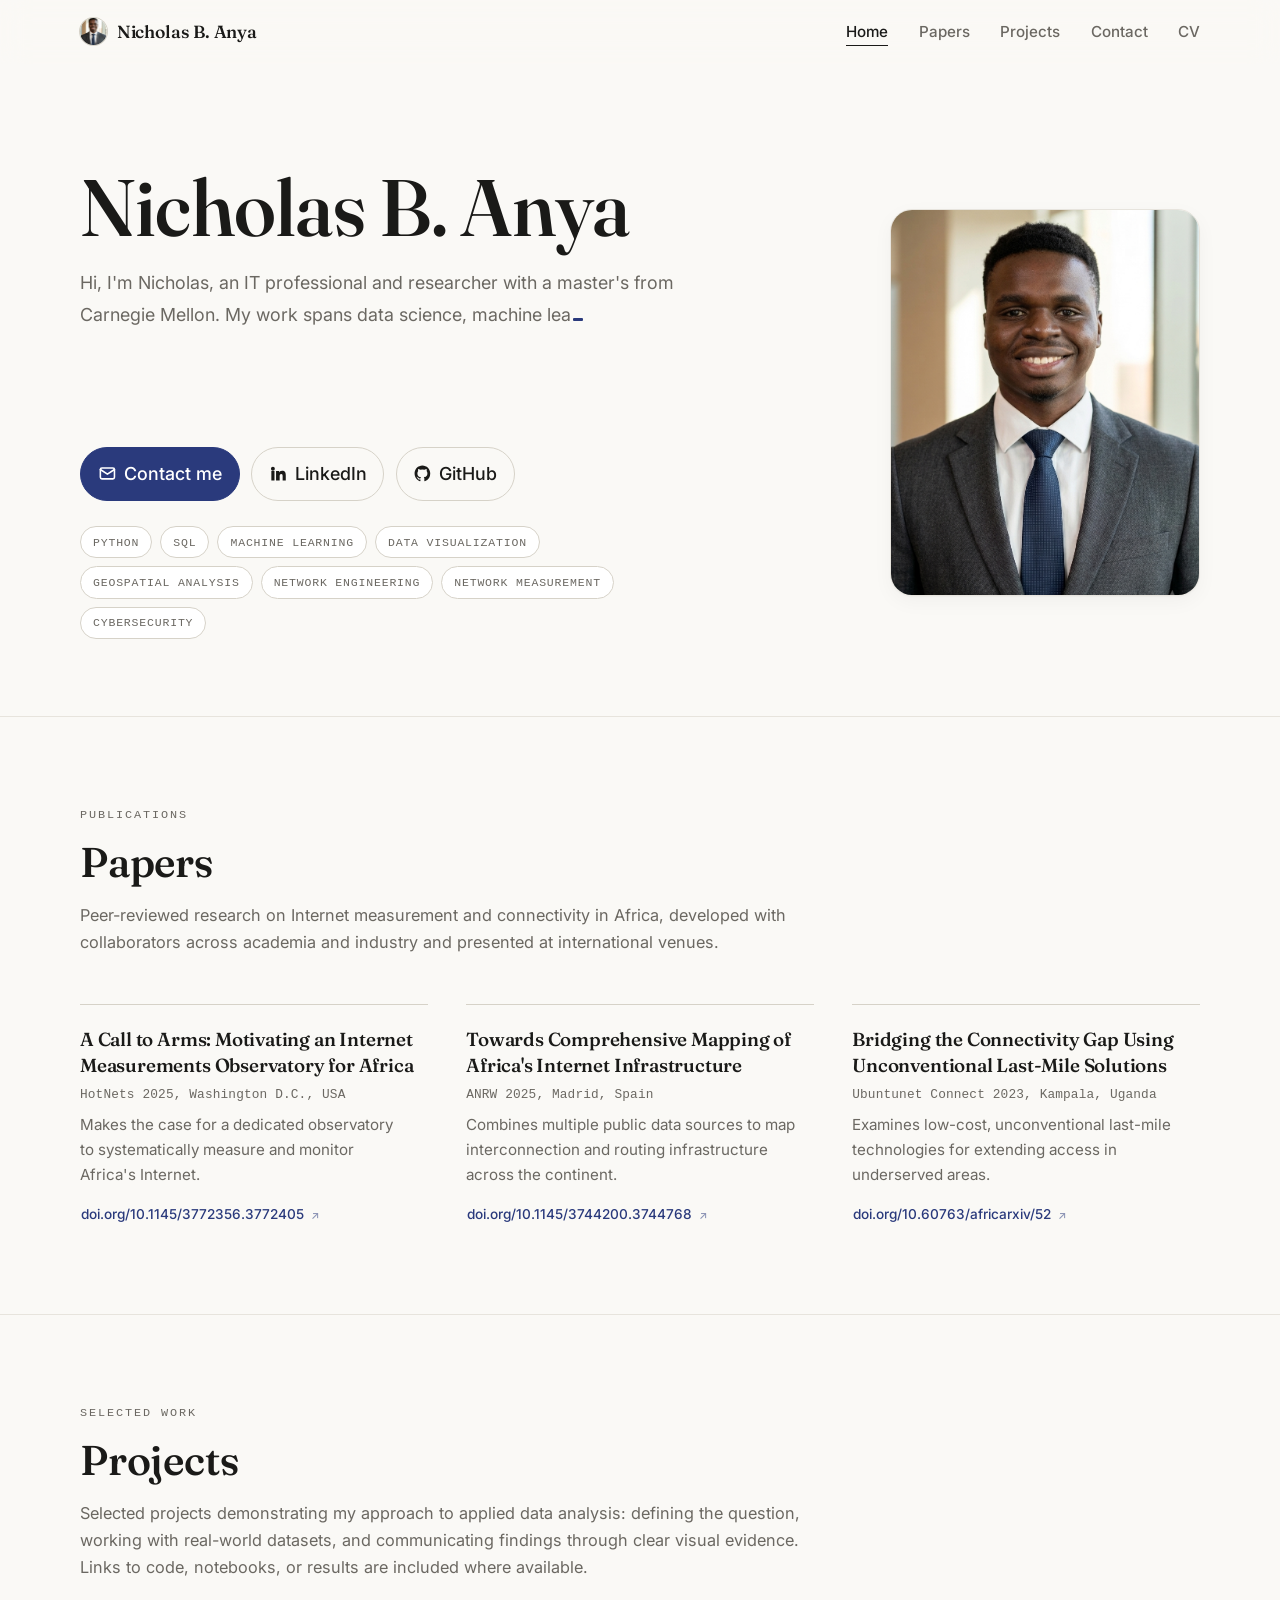
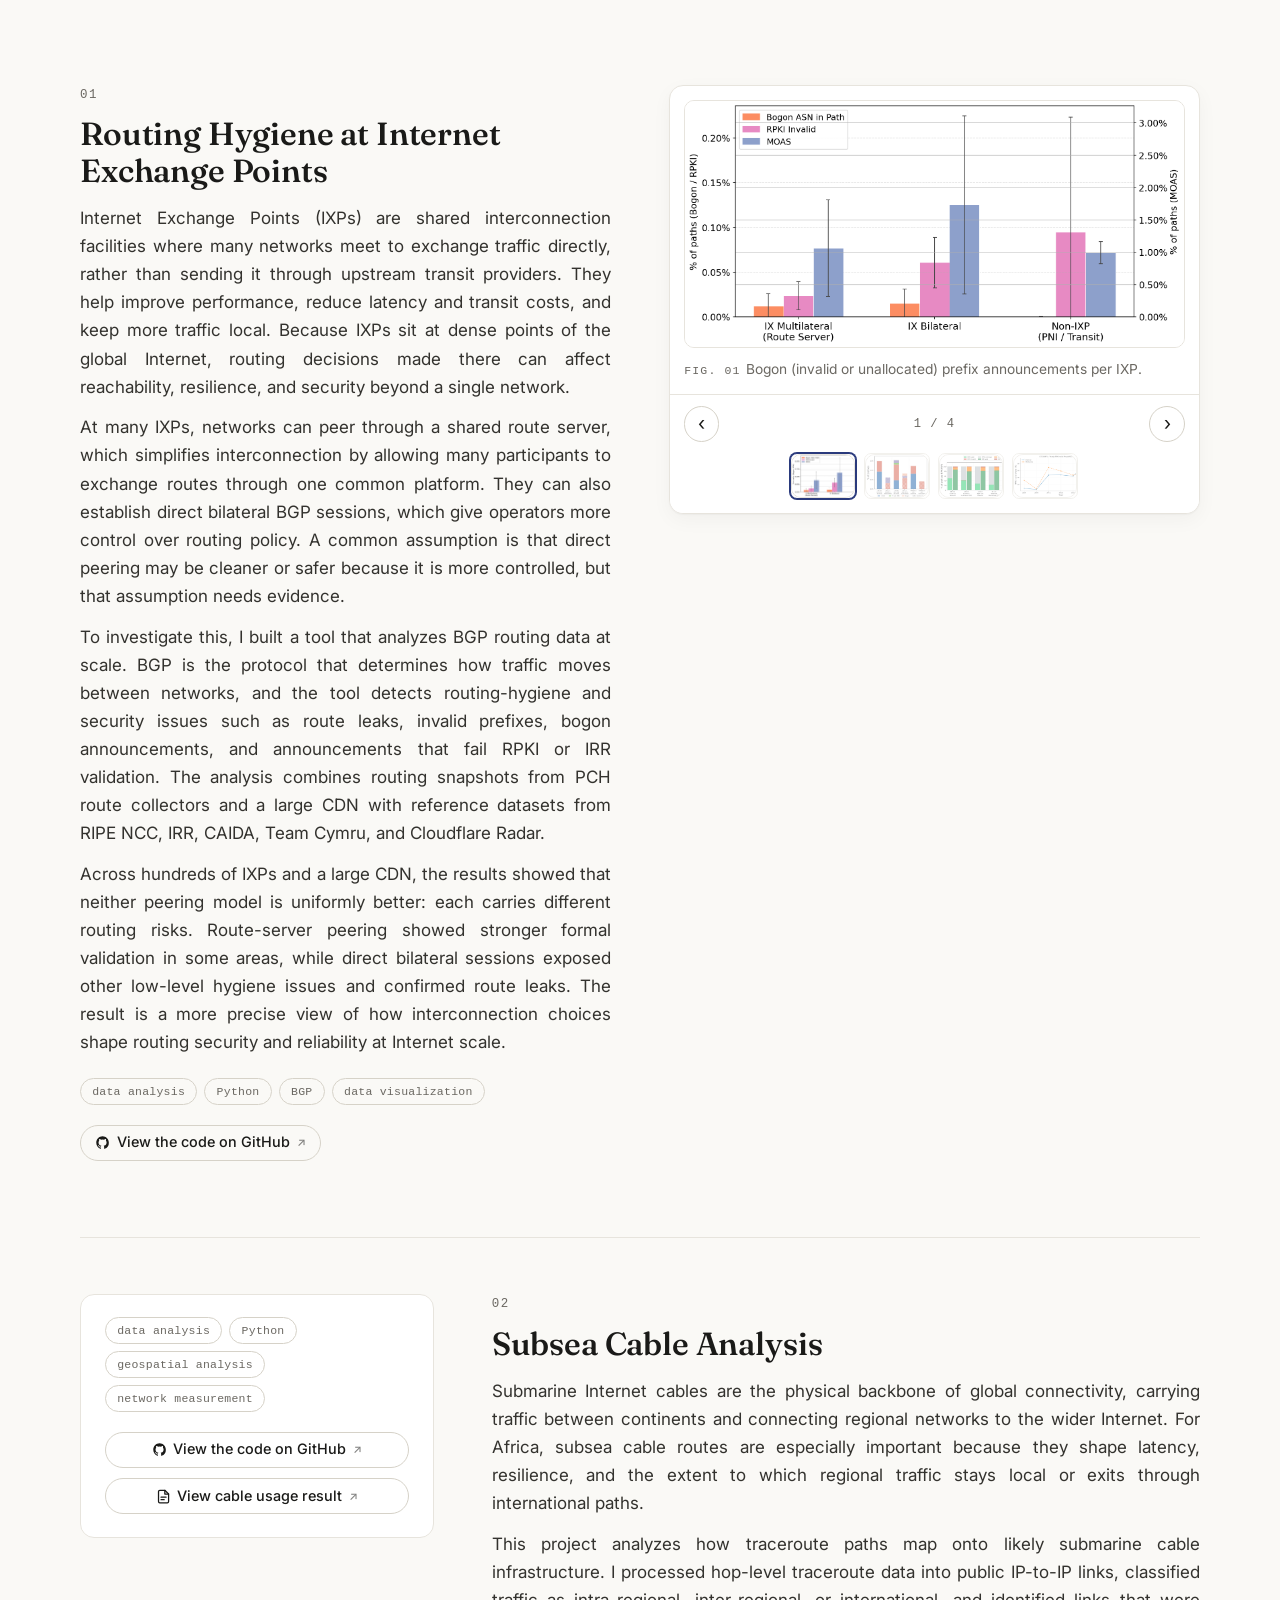
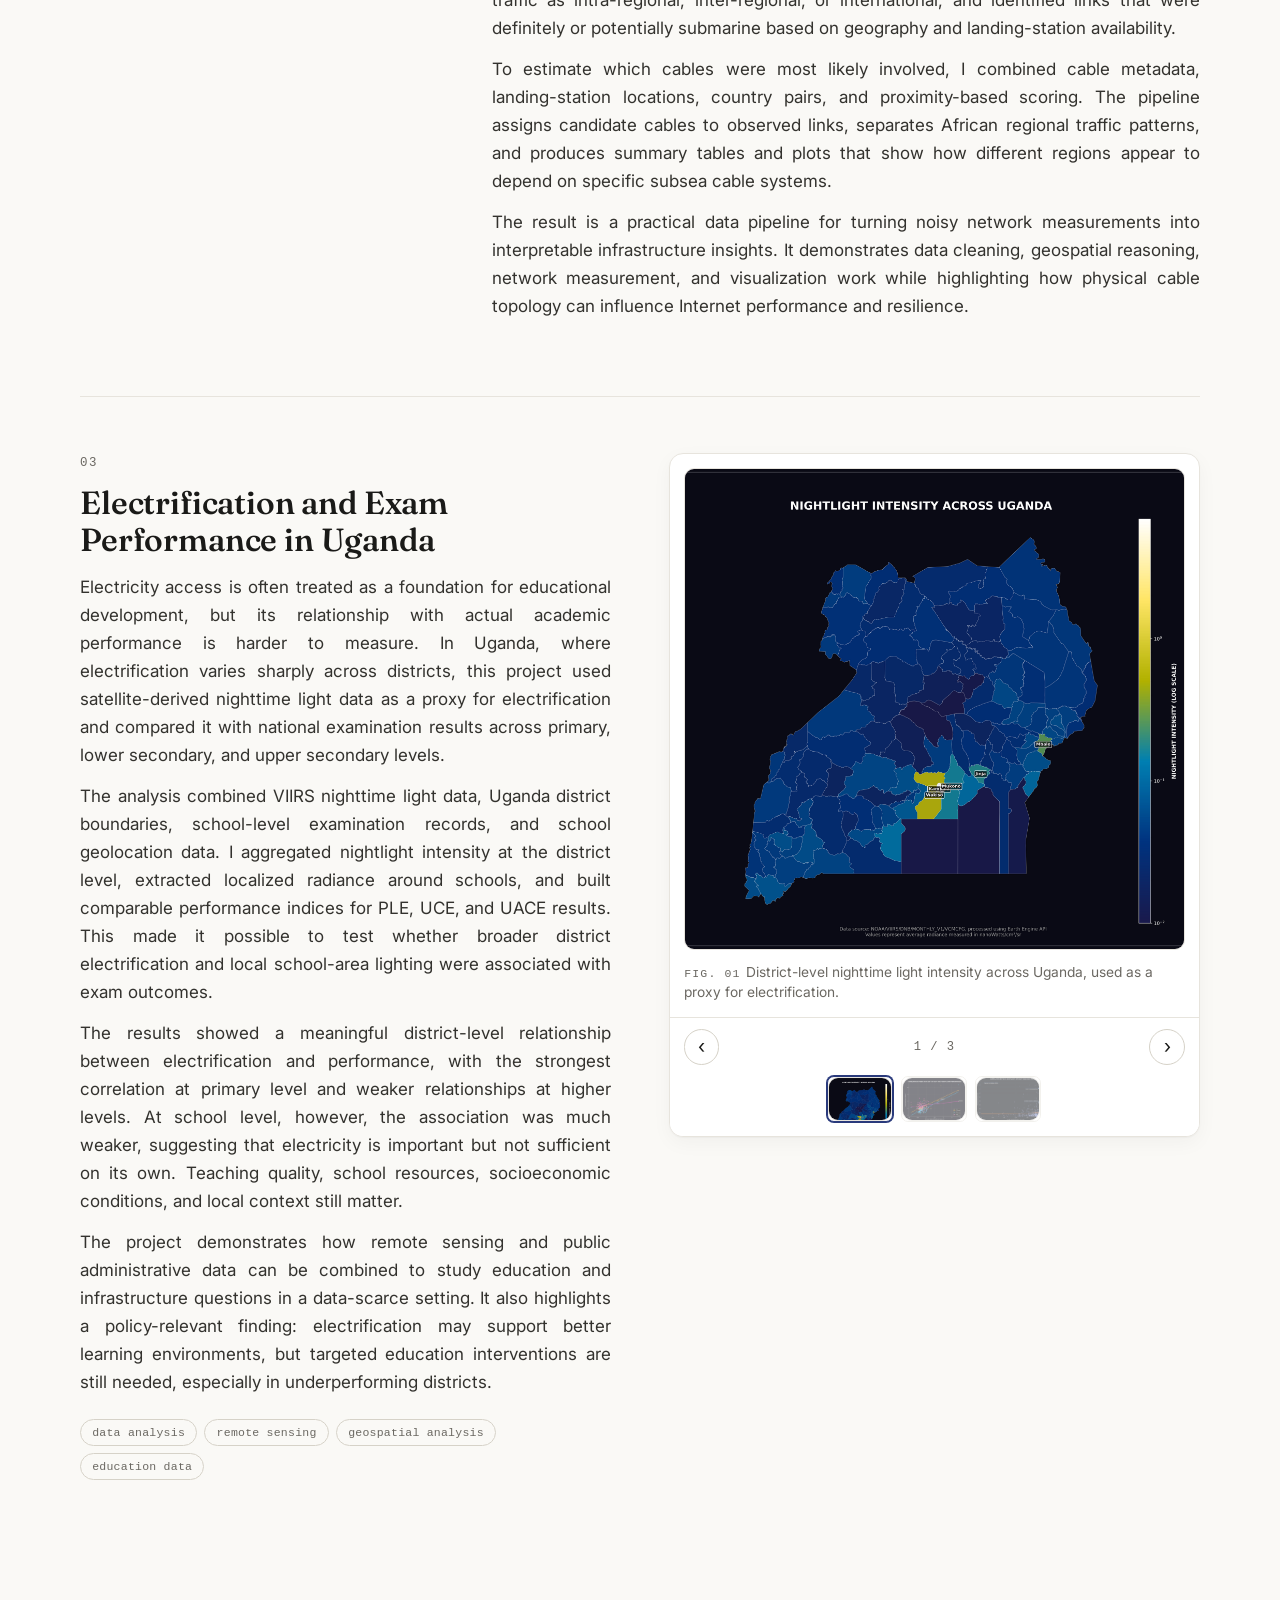
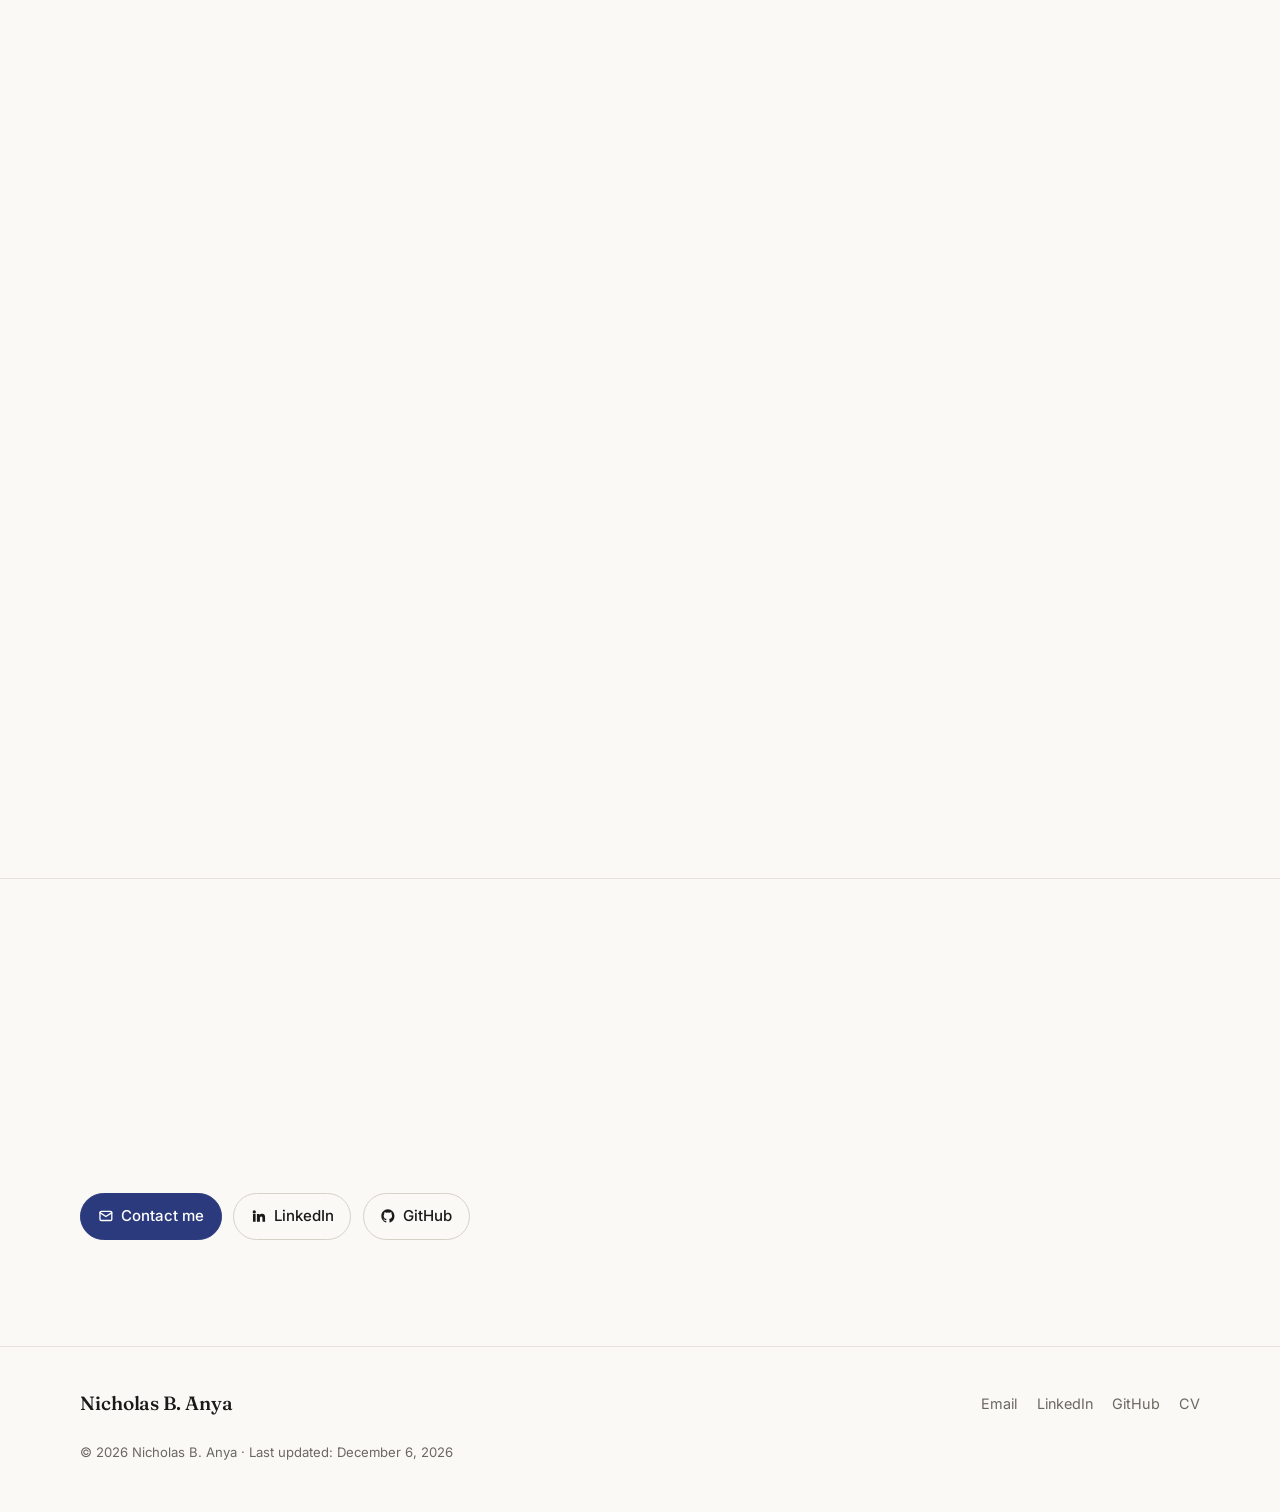
==== commit 89afb769: "Add network engineering to hero skills strip" ====
--- a/index.html
+++ b/index.html
@@ -98,6 +98,7 @@
               <li>Machine learning</li>
               <li>Data visualization</li>
               <li>Geospatial analysis</li>
+              <li>Network engineering</li>
               <li>Network measurement</li>
               <li>Cybersecurity</li>
             </ul>
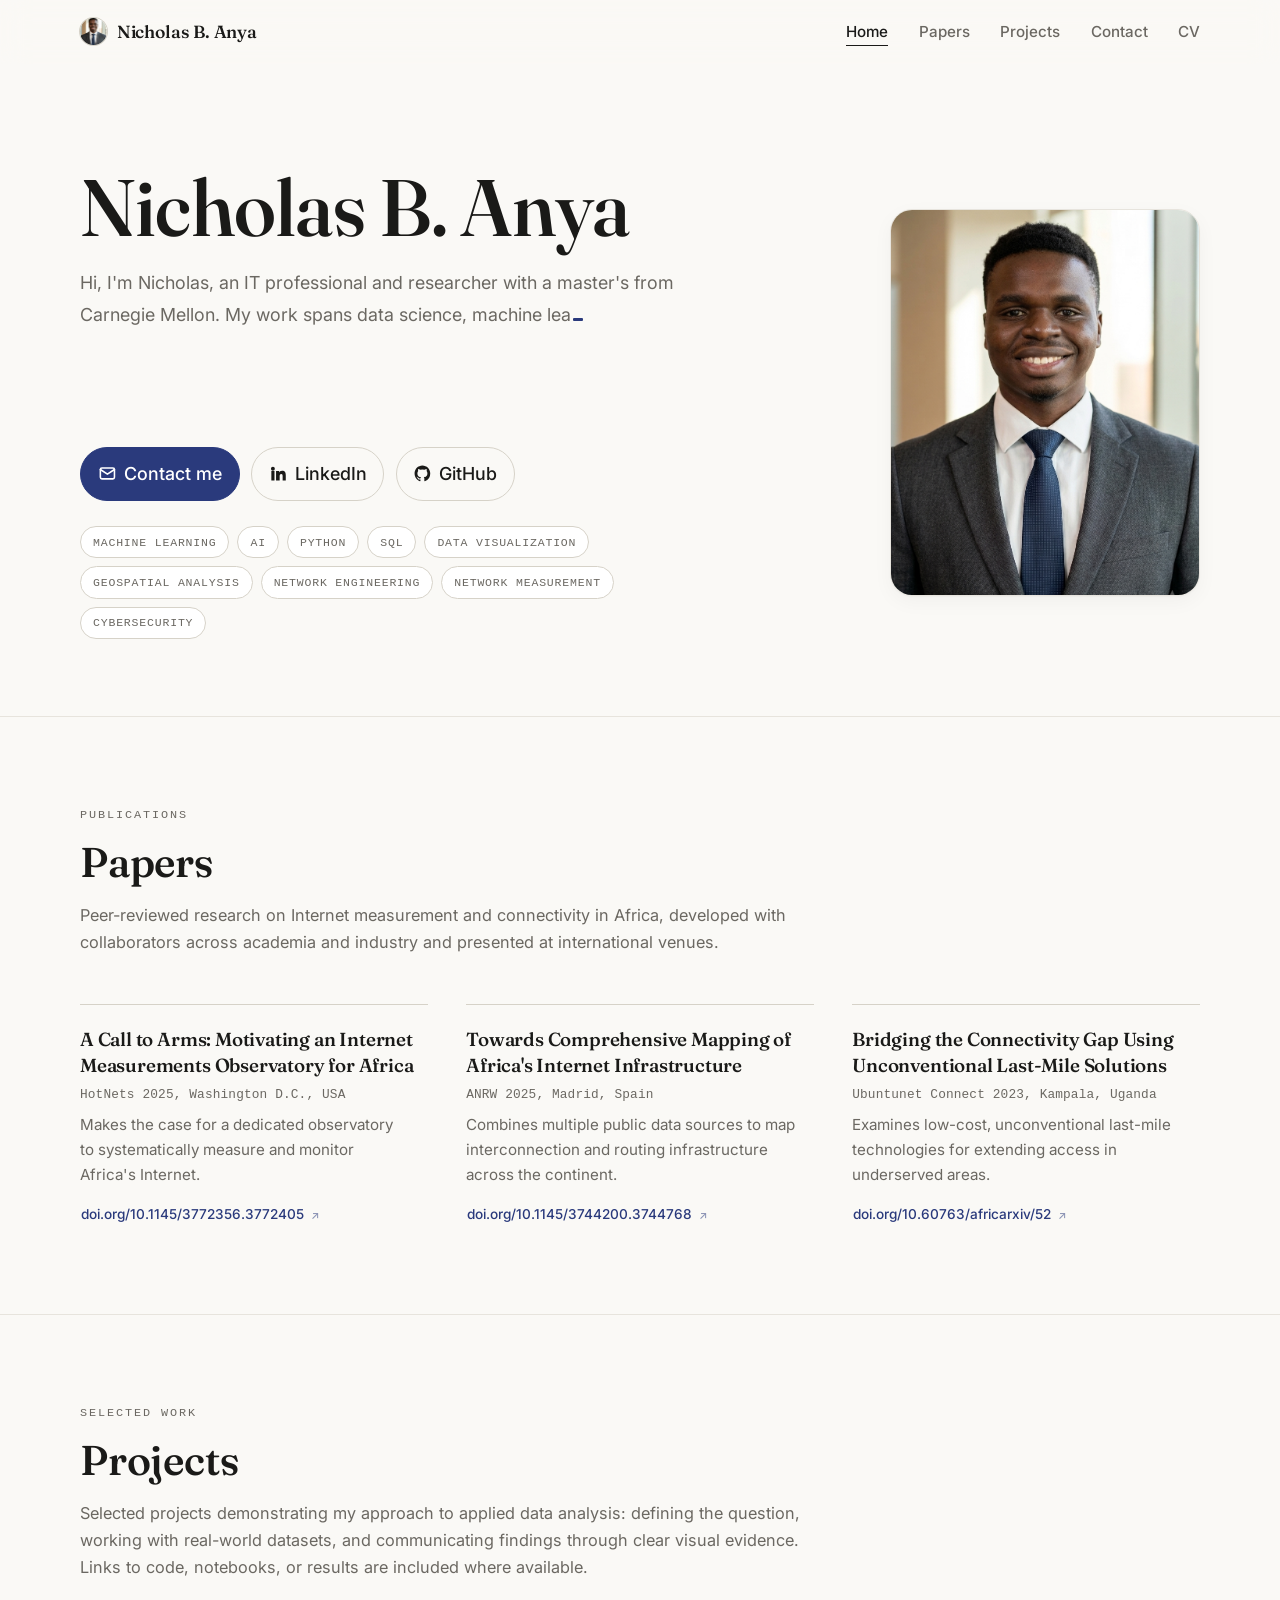
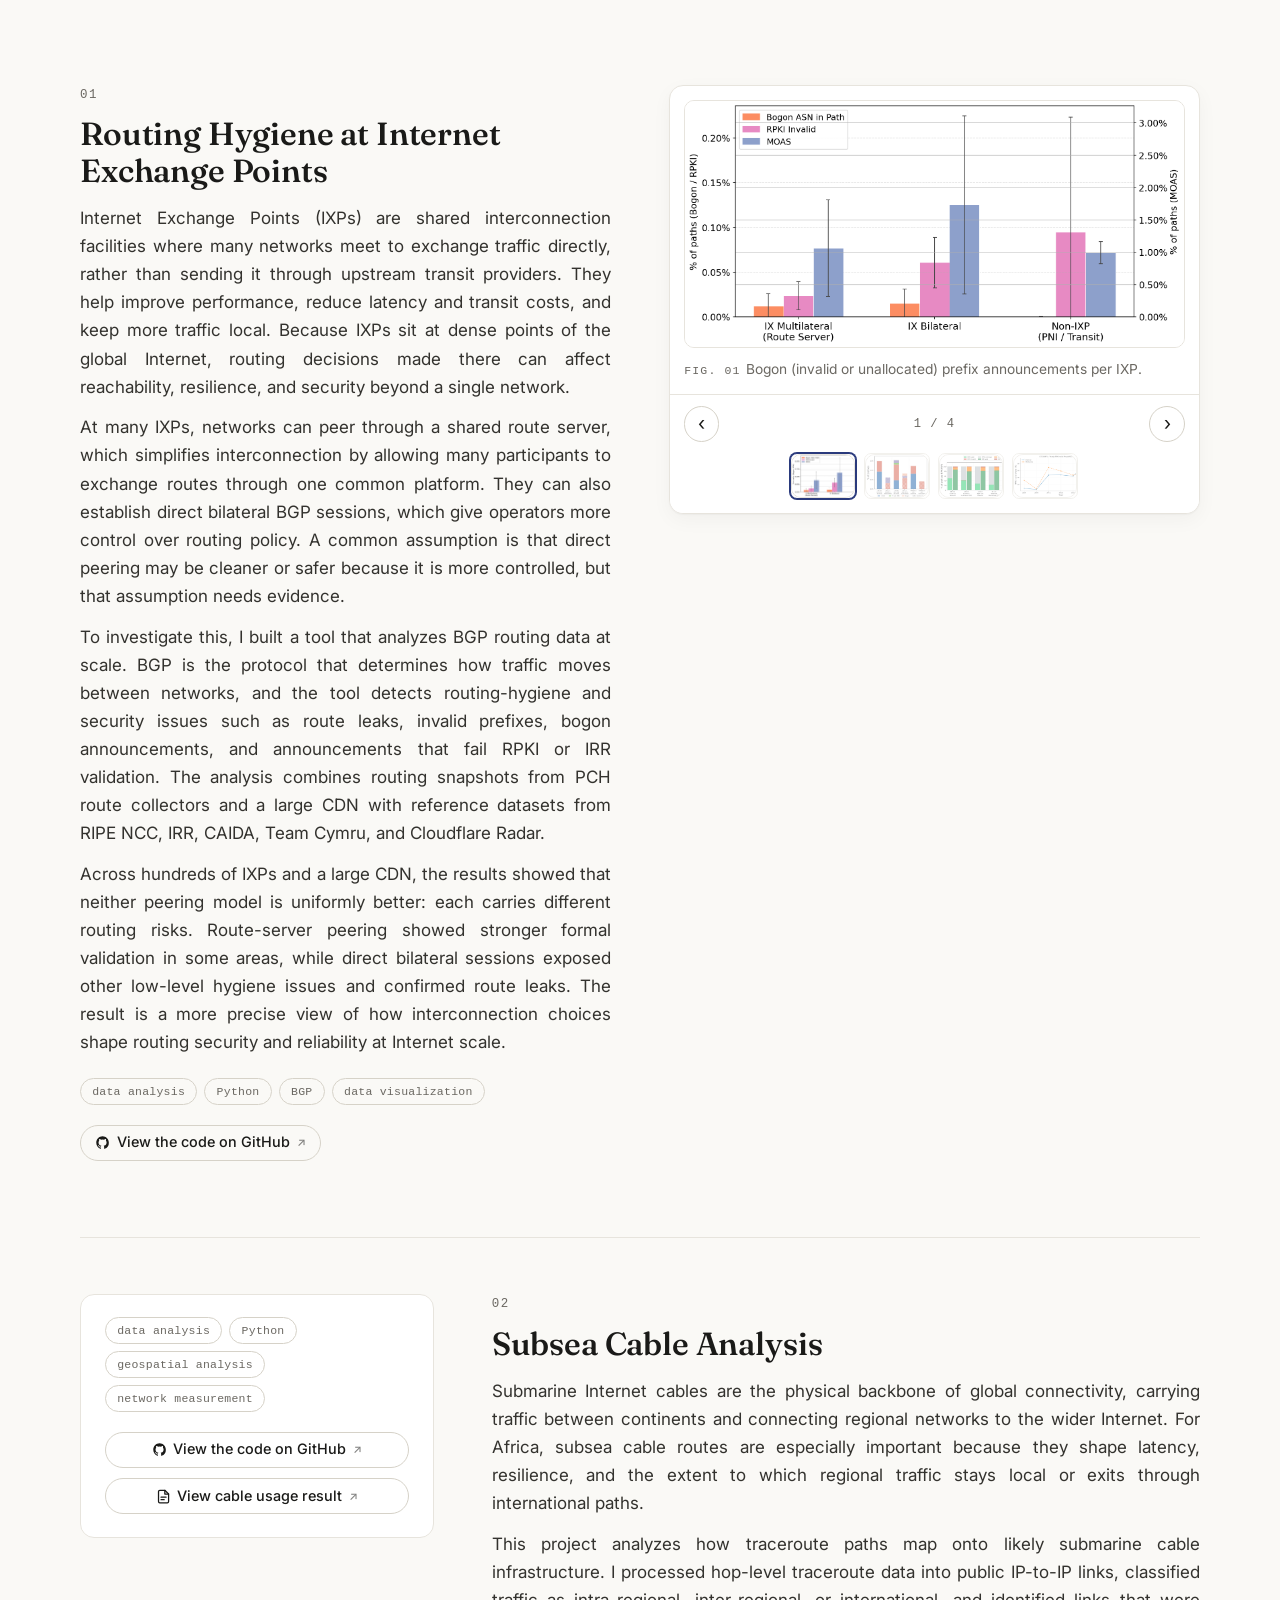
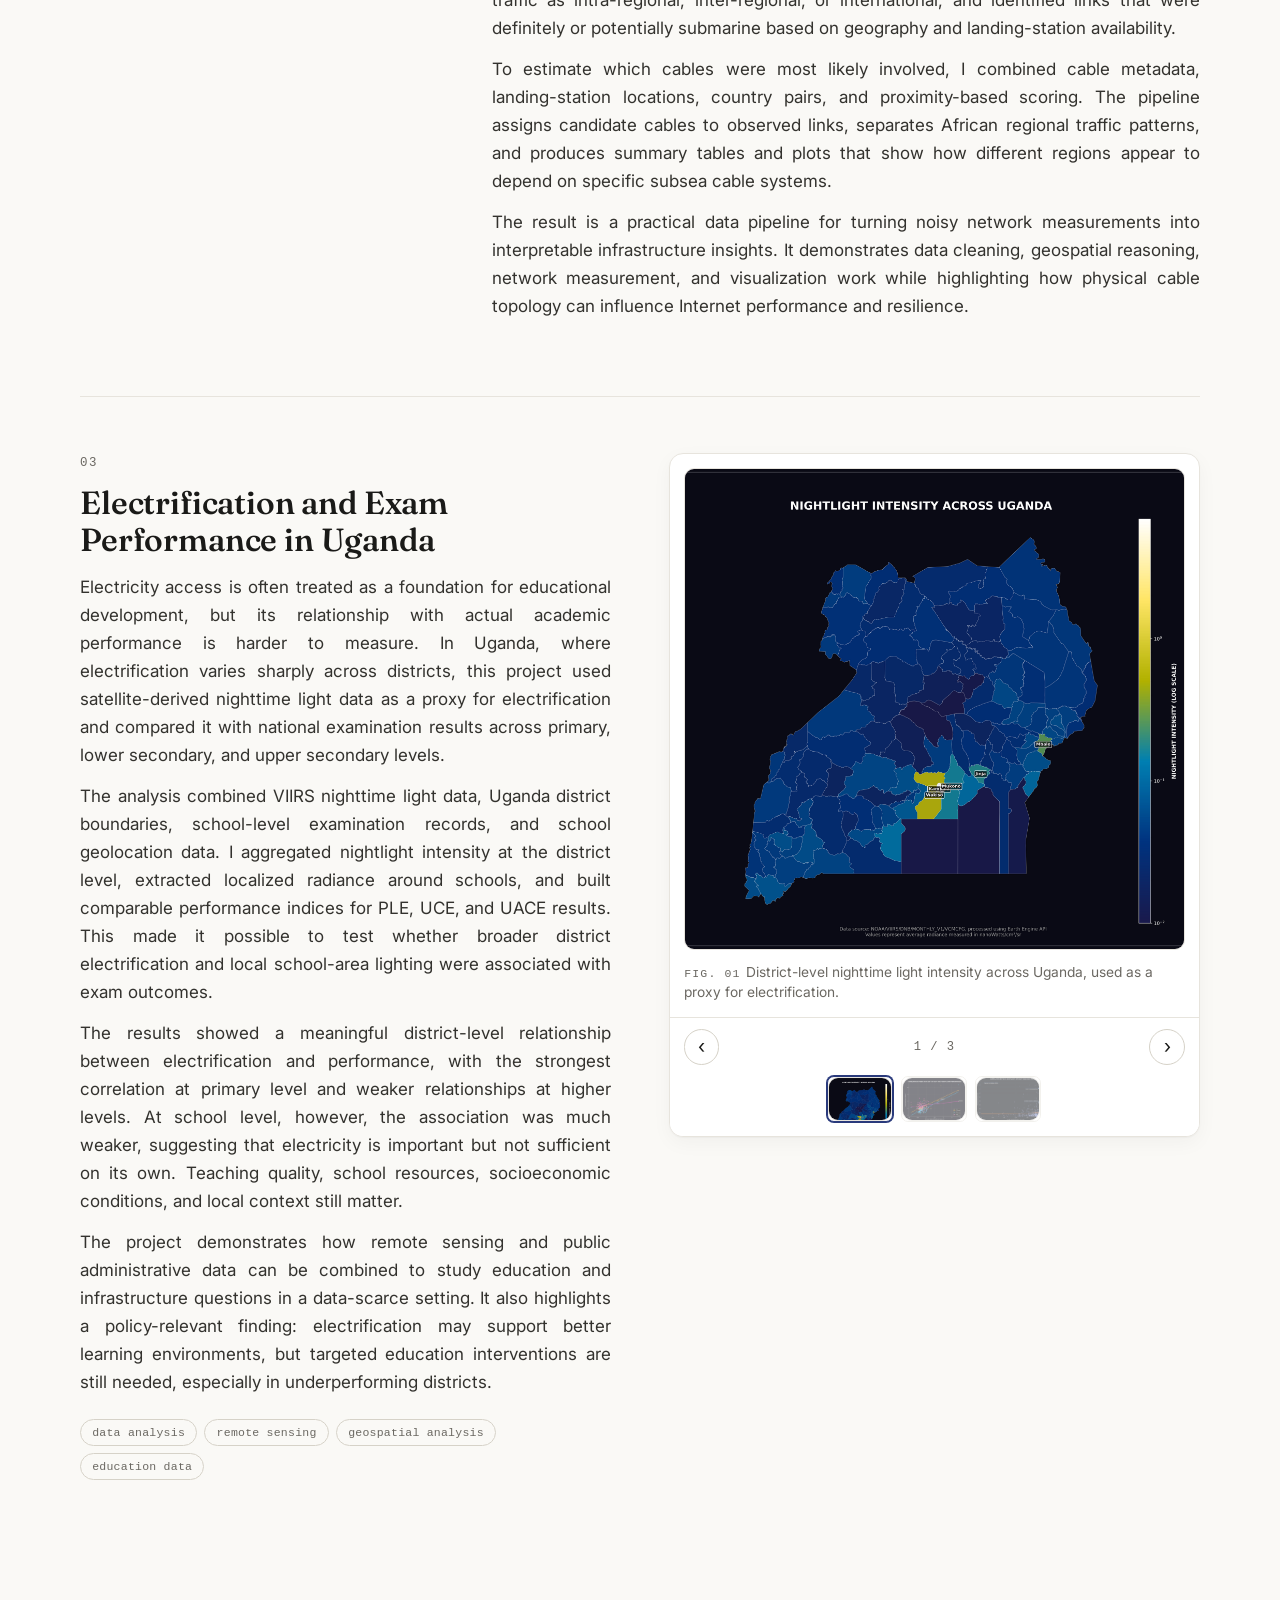
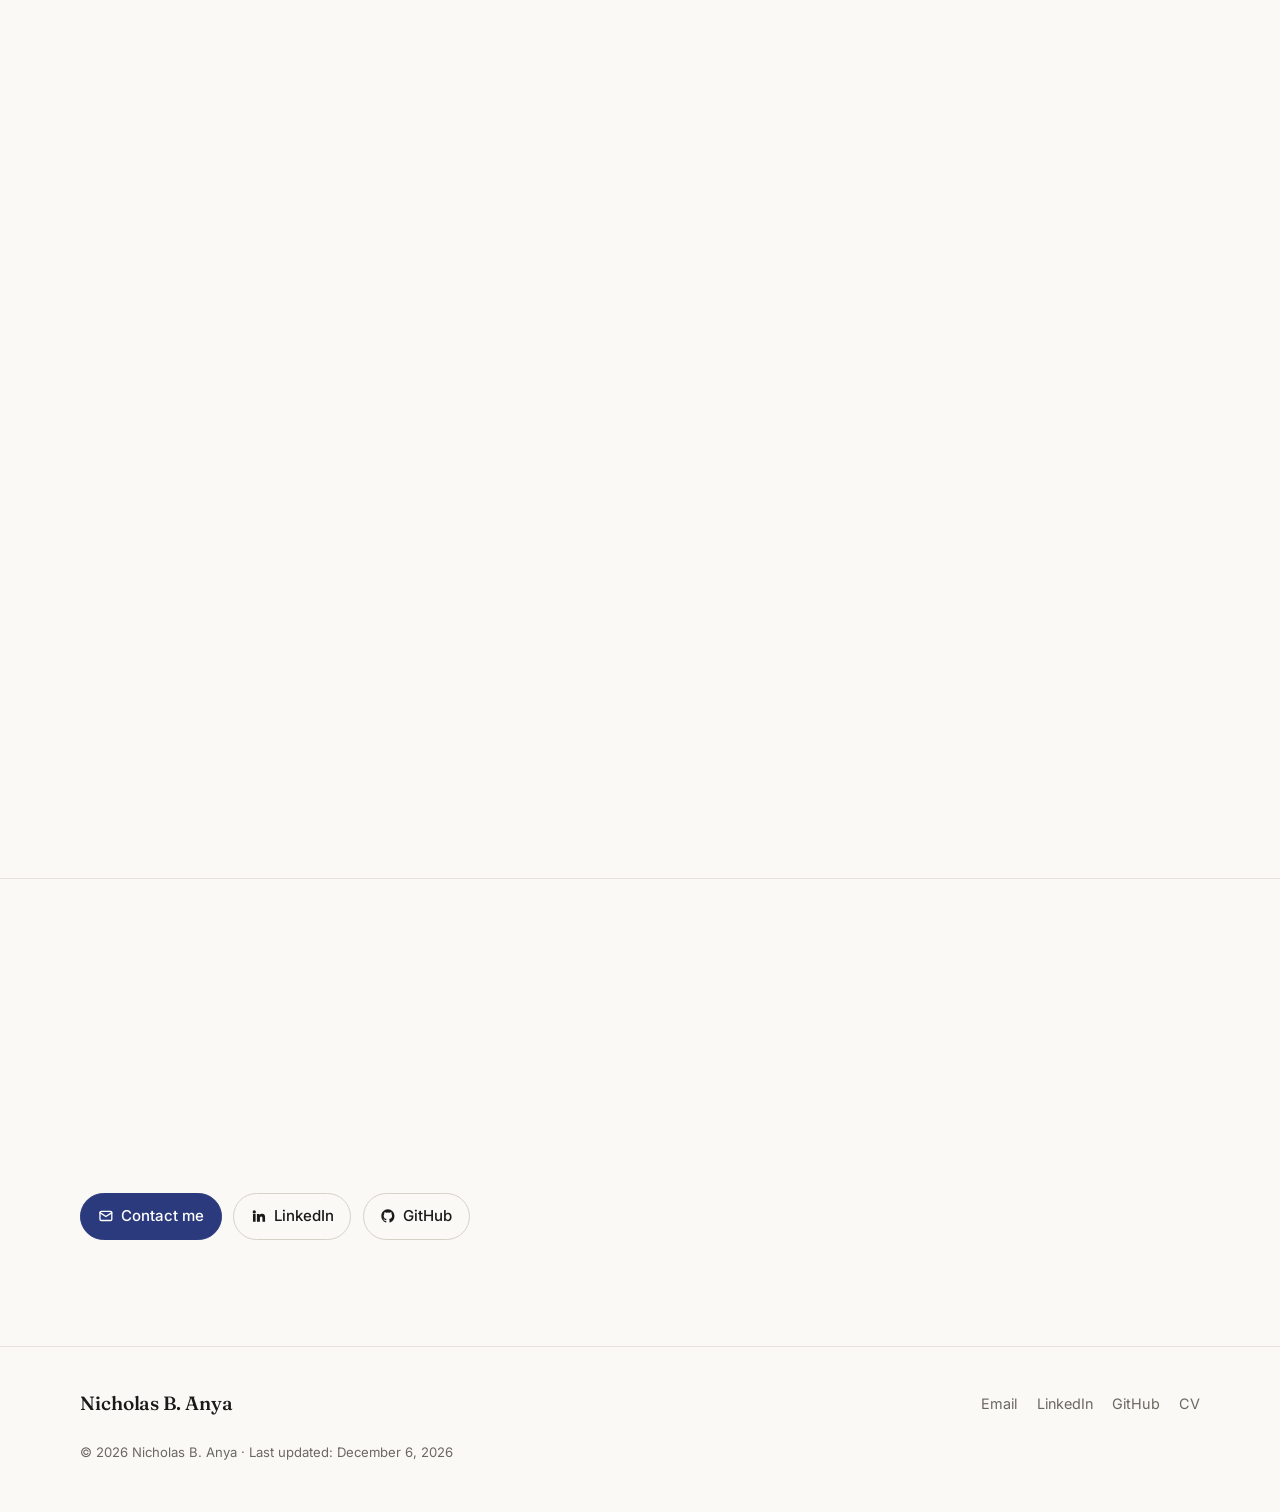
==== commit 5f2afe10: "Order skills strip by strength, leading with ML and AI" ====
--- a/index.html
+++ b/index.html
@@ -93,9 +93,10 @@
               </a>
             </p>
             <ul class="skills-strip" aria-label="Core skills">
+              <li>Machine learning</li>
+              <li>AI</li>
               <li>Python</li>
               <li>SQL</li>
-              <li>Machine learning</li>
               <li>Data visualization</li>
               <li>Geospatial analysis</li>
               <li>Network engineering</li>
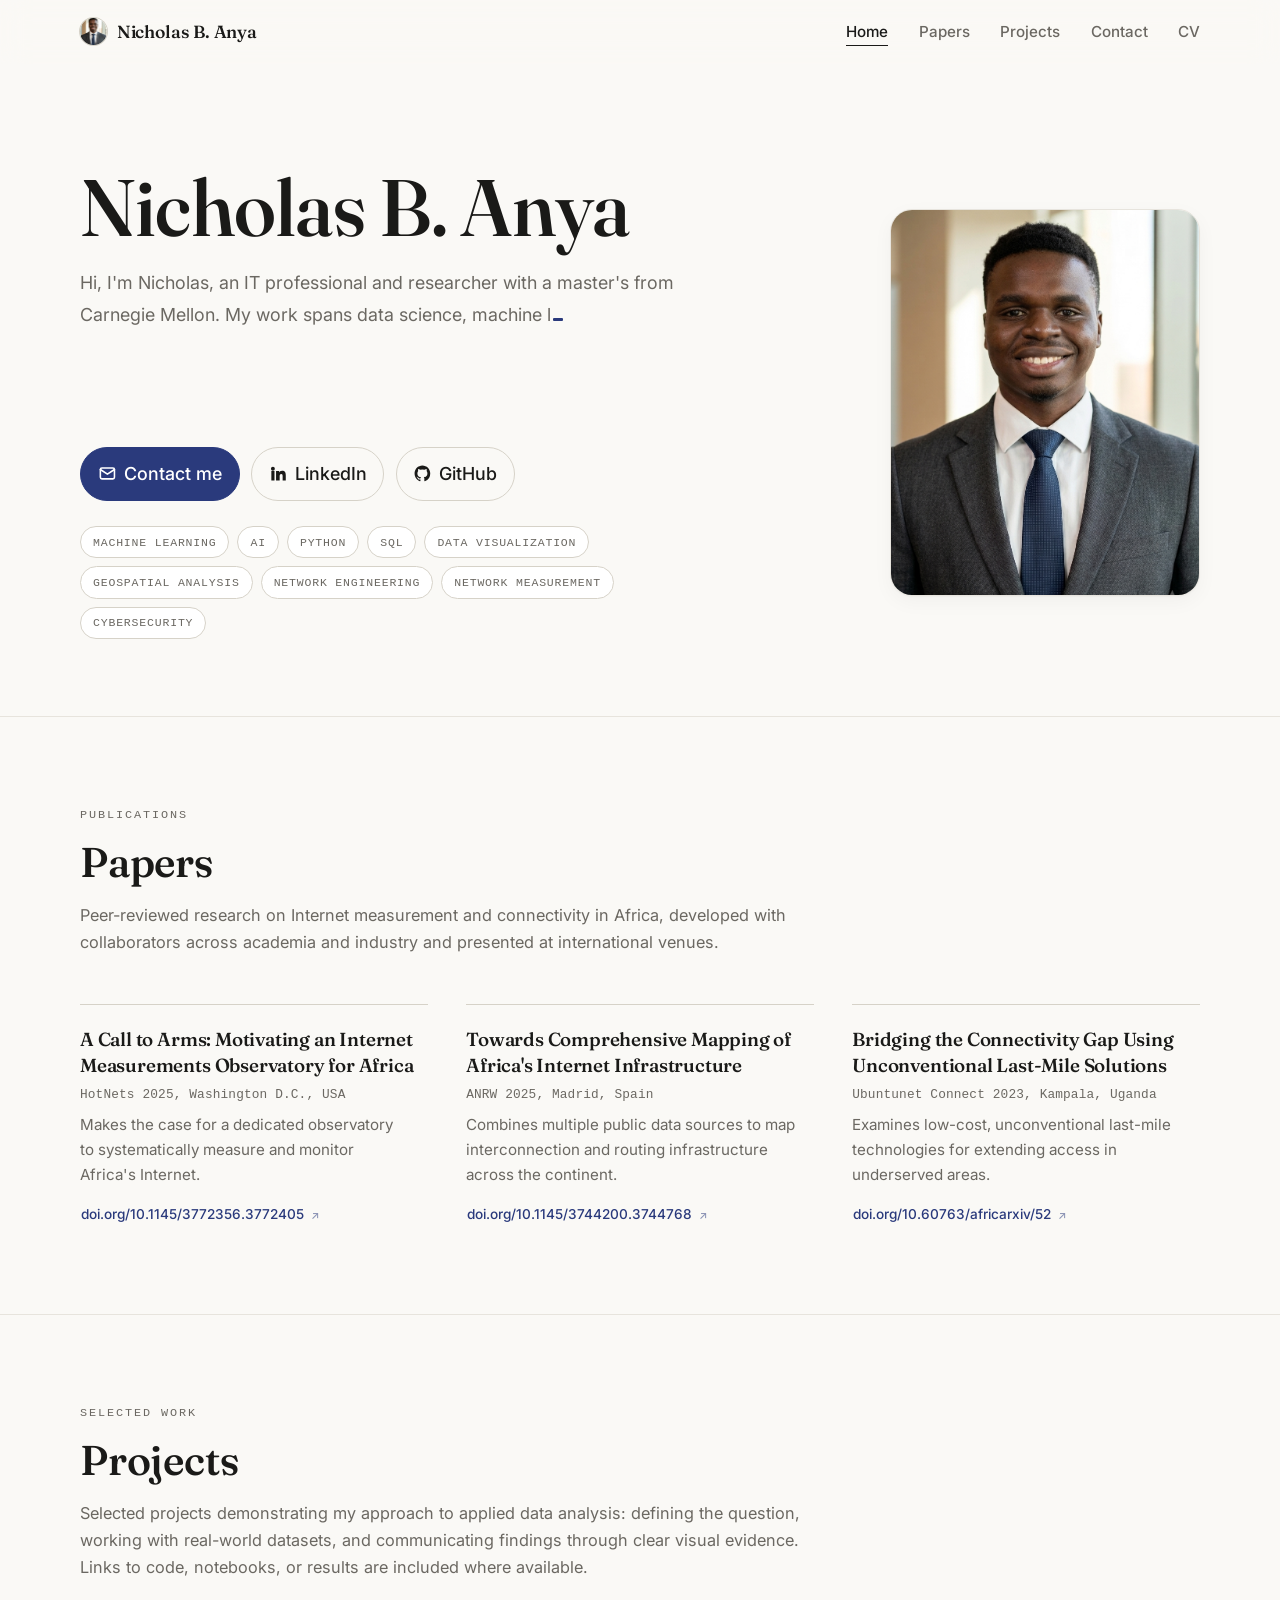
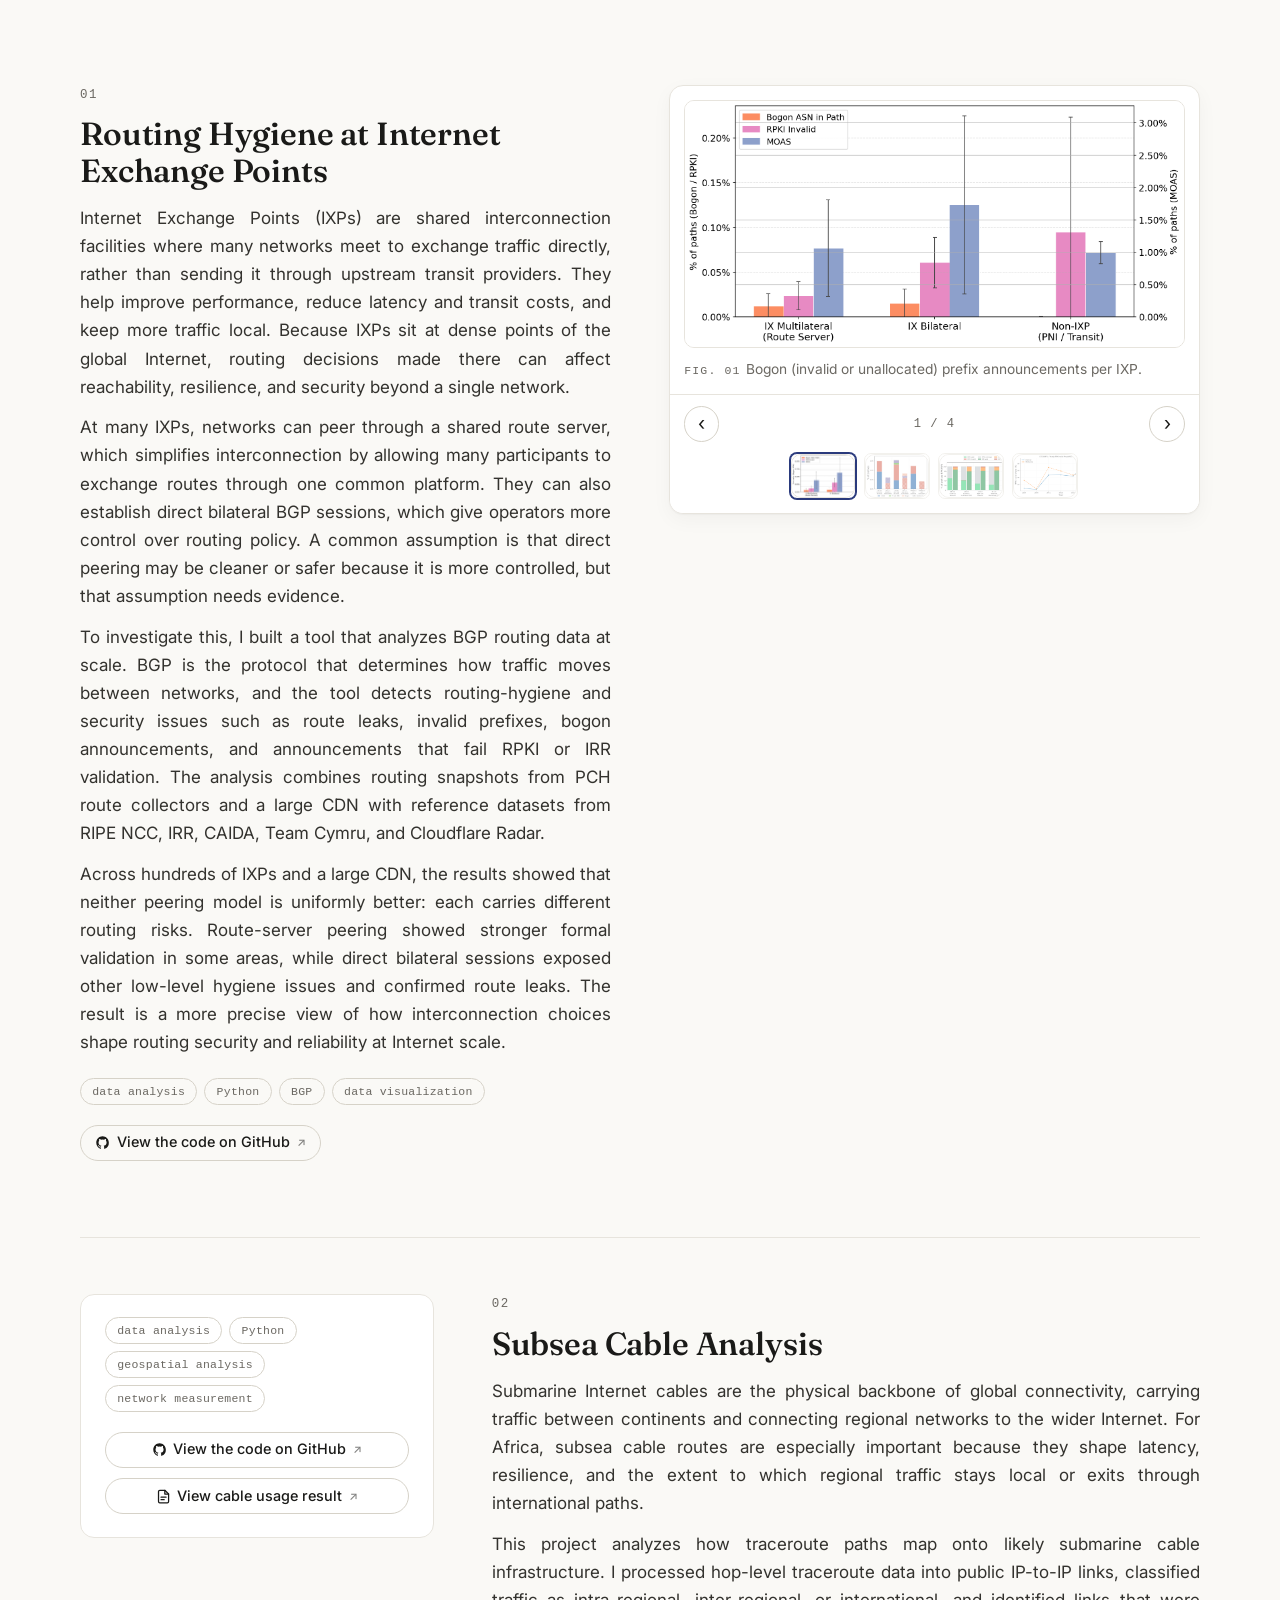
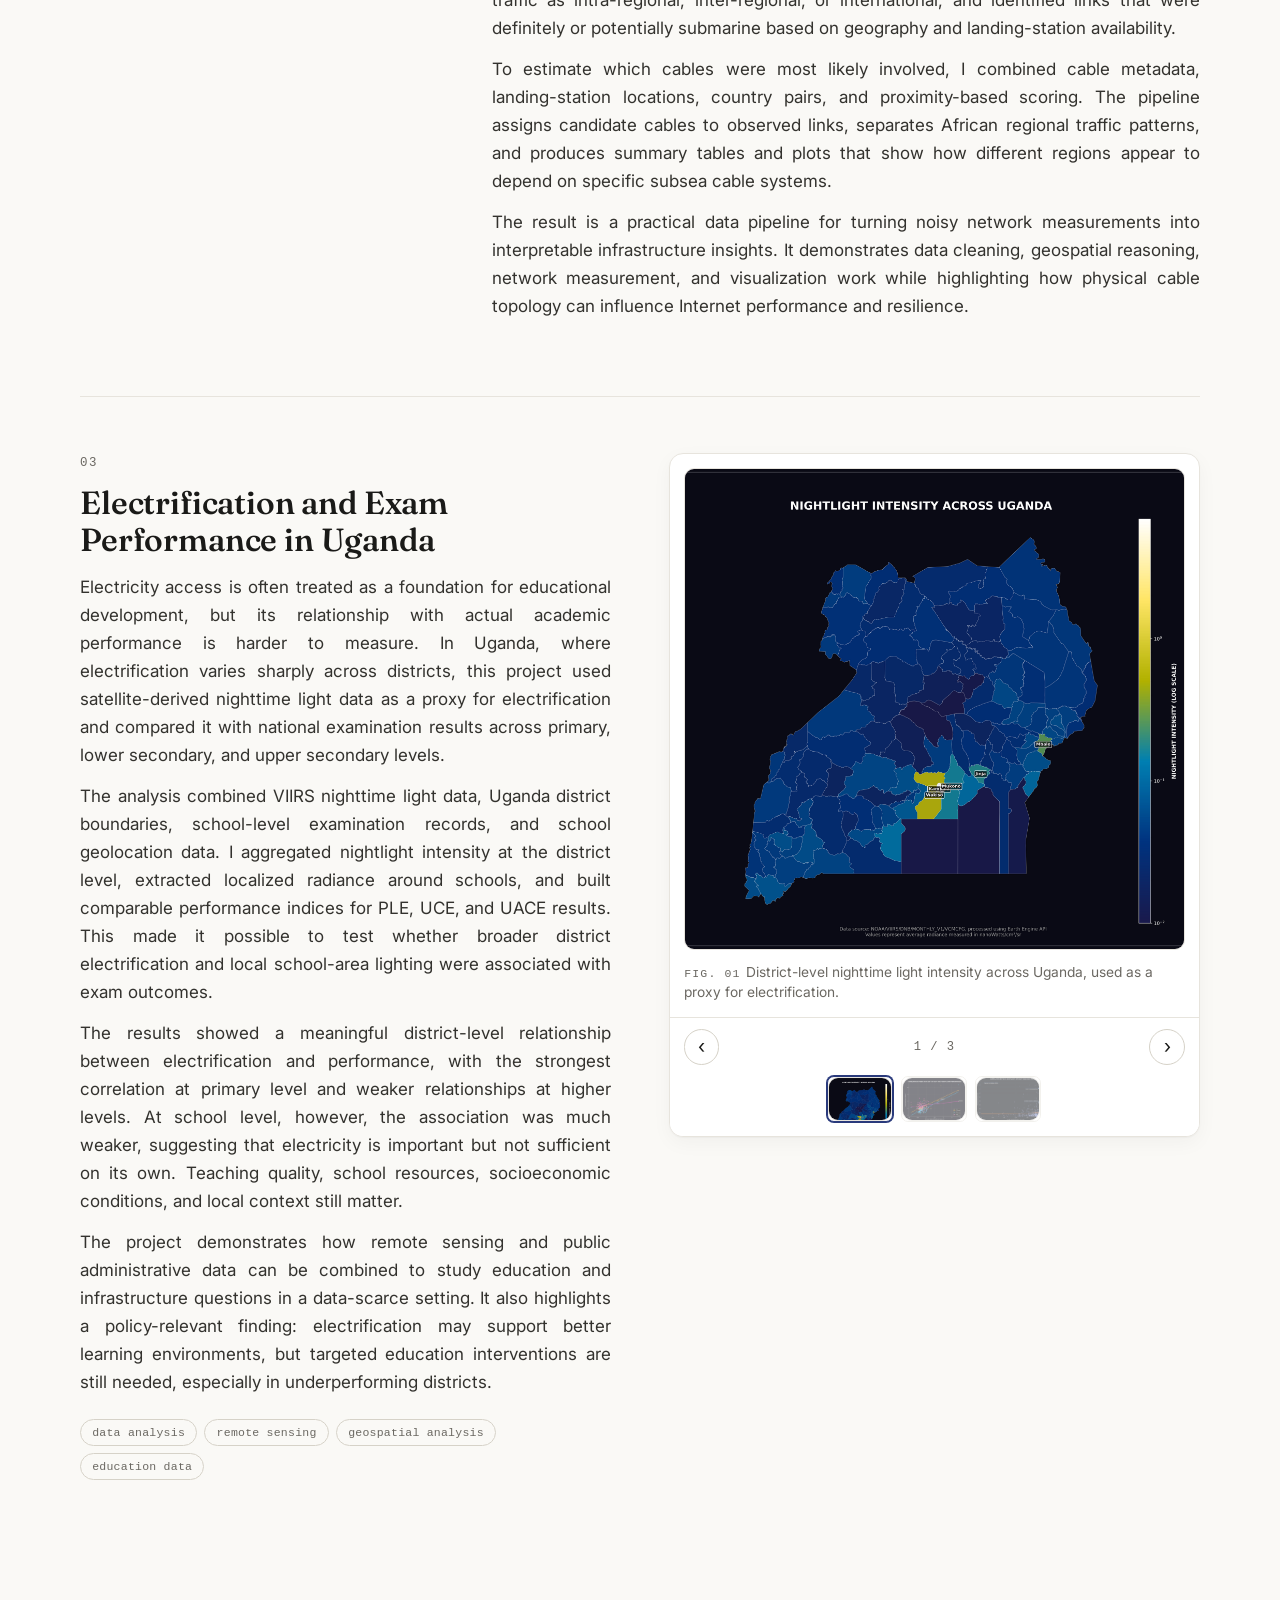
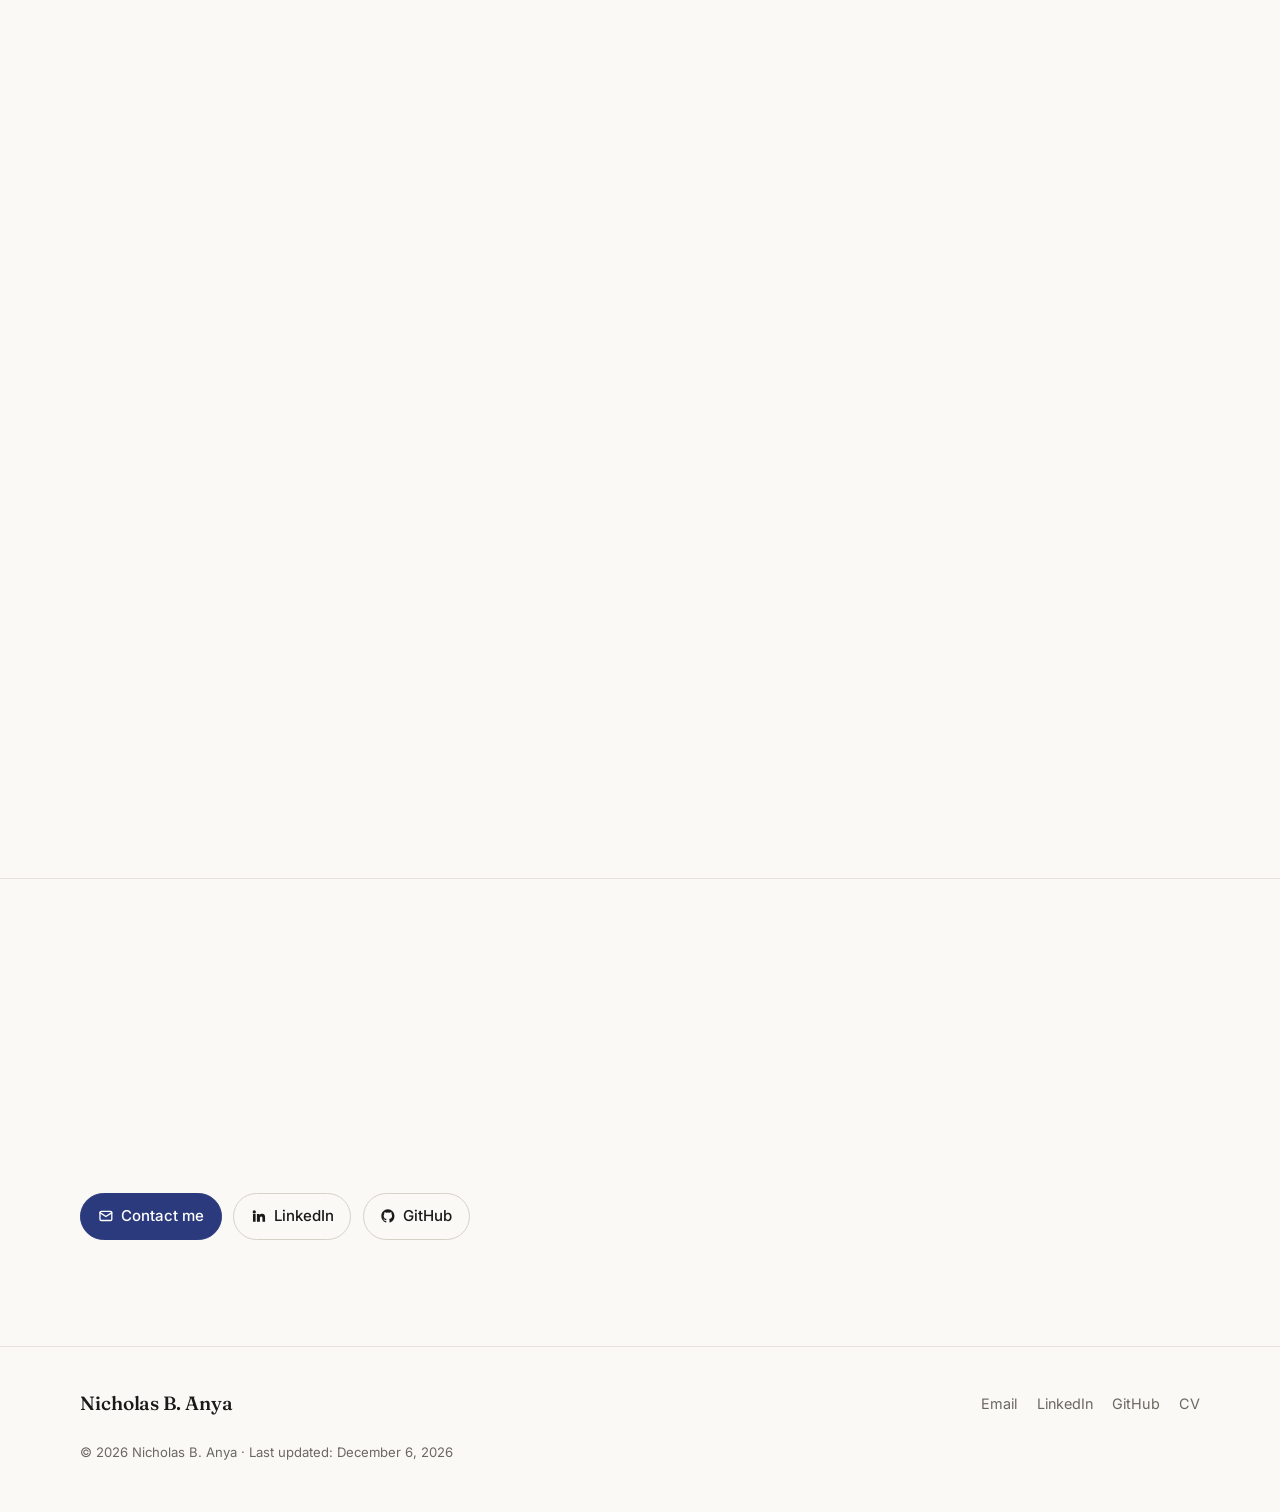
==== commit 28c44730: "Add GoatCounter analytics" ====
--- a/index.html
+++ b/index.html
@@ -235,5 +235,10 @@
     </footer>
 
     <script src="assets/js/main.js?v=20260917"></script>
+    <script
+      data-goatcounter="https://nicholasanya.goatcounter.com/count"
+      async
+      src="https://gc.zgo.at/count.js"
+    ></script>
   </body>
 </html>
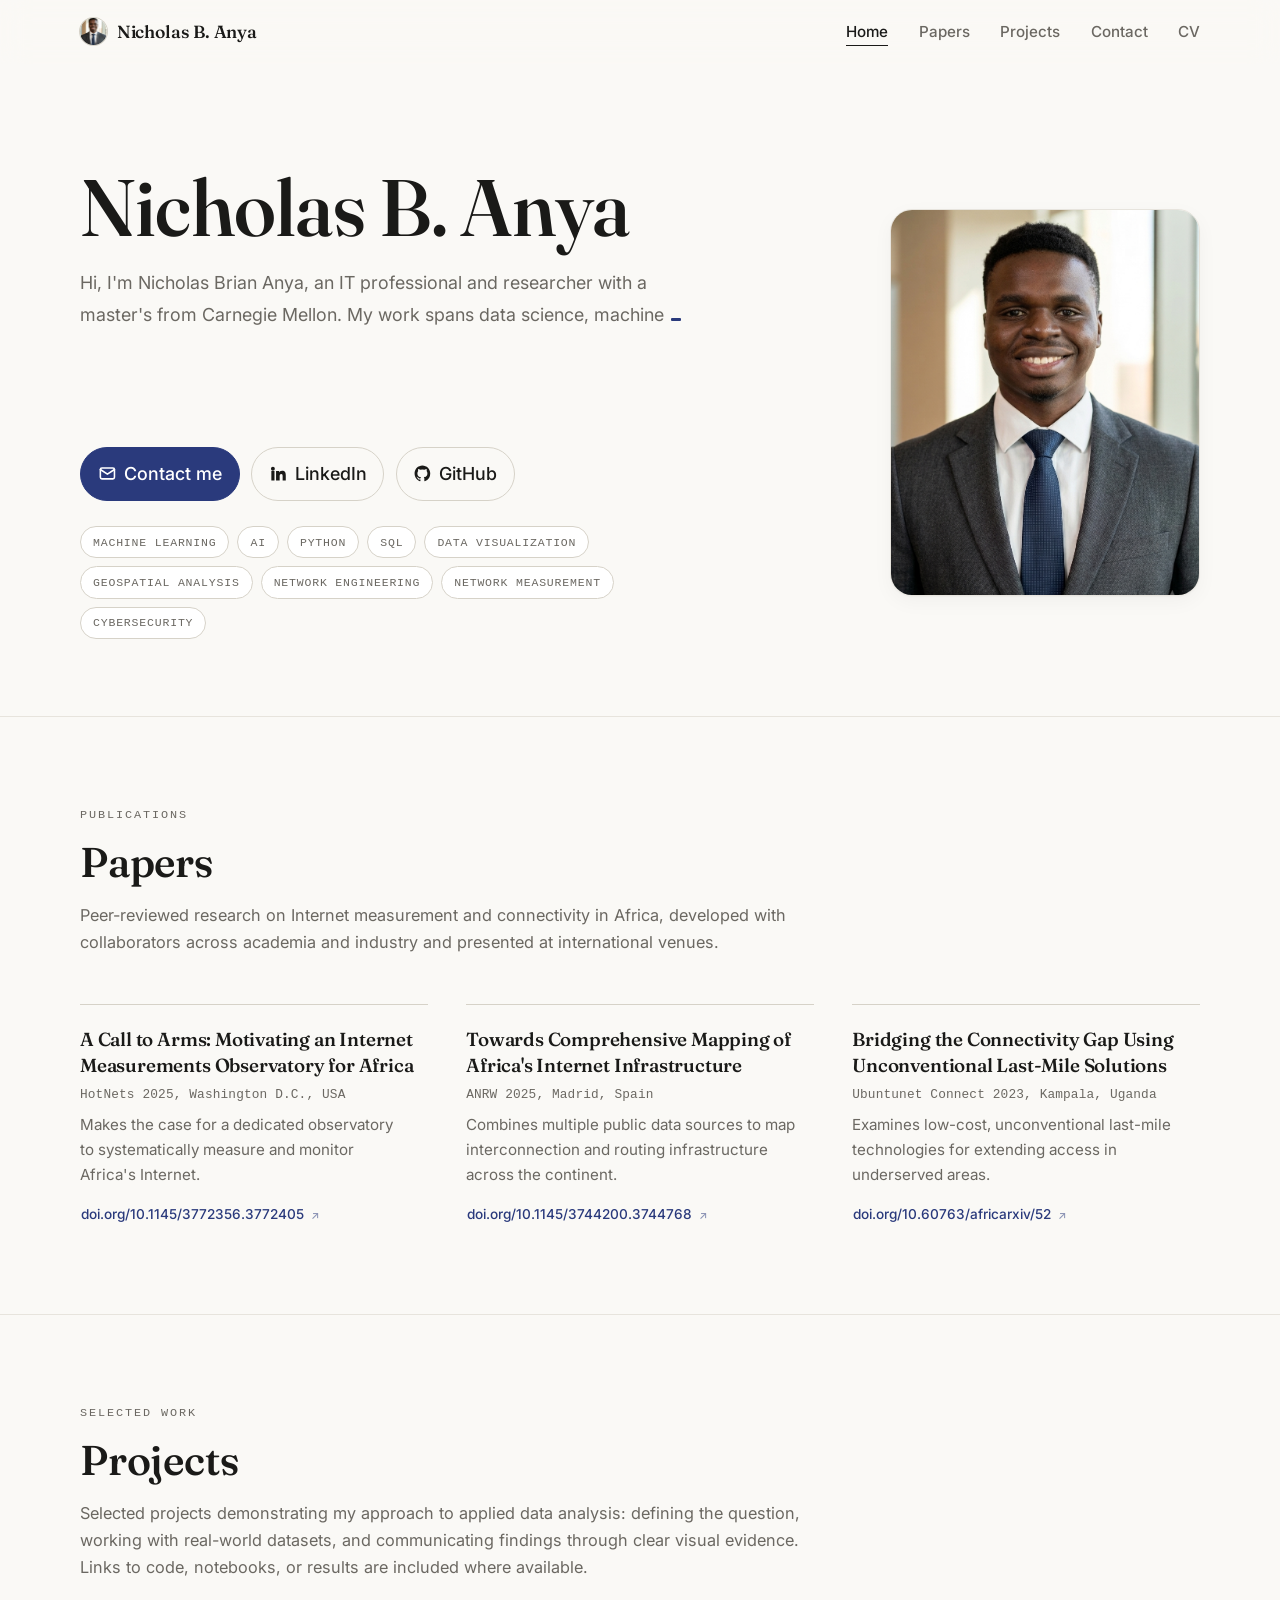
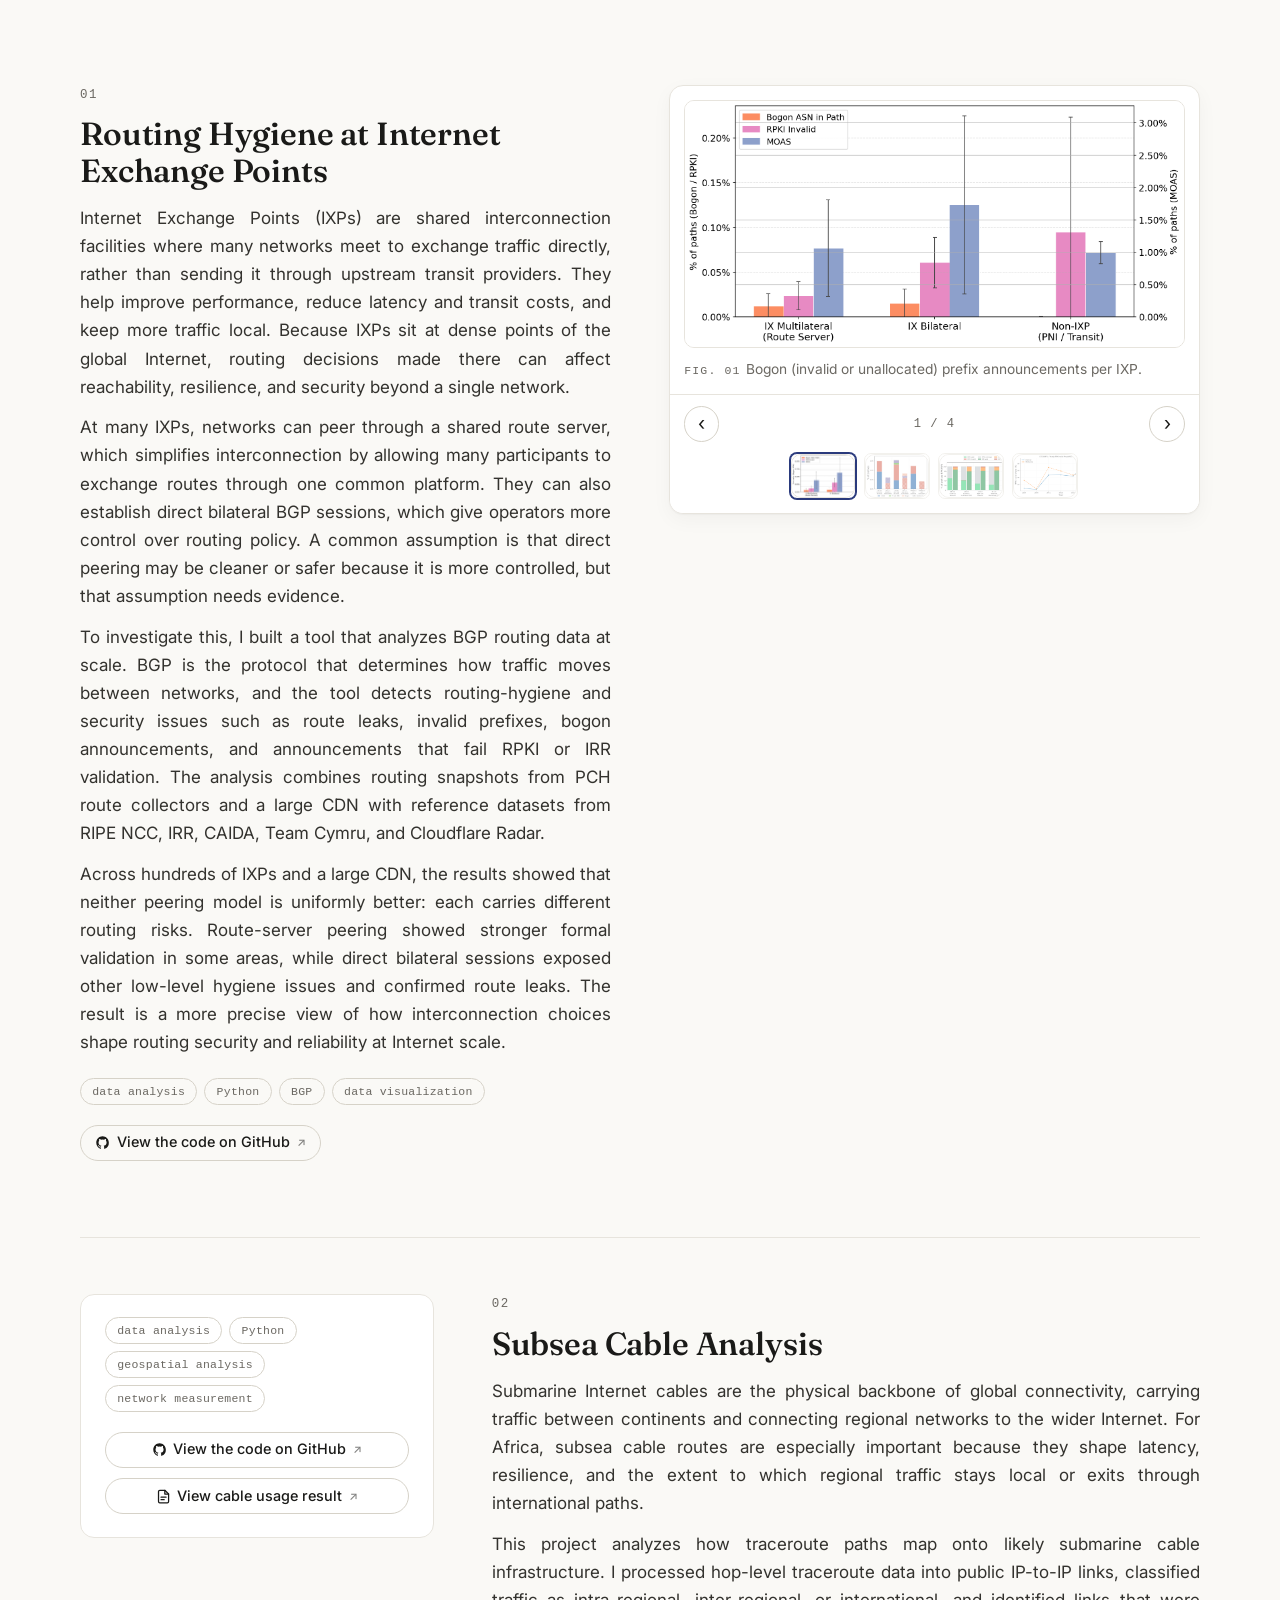
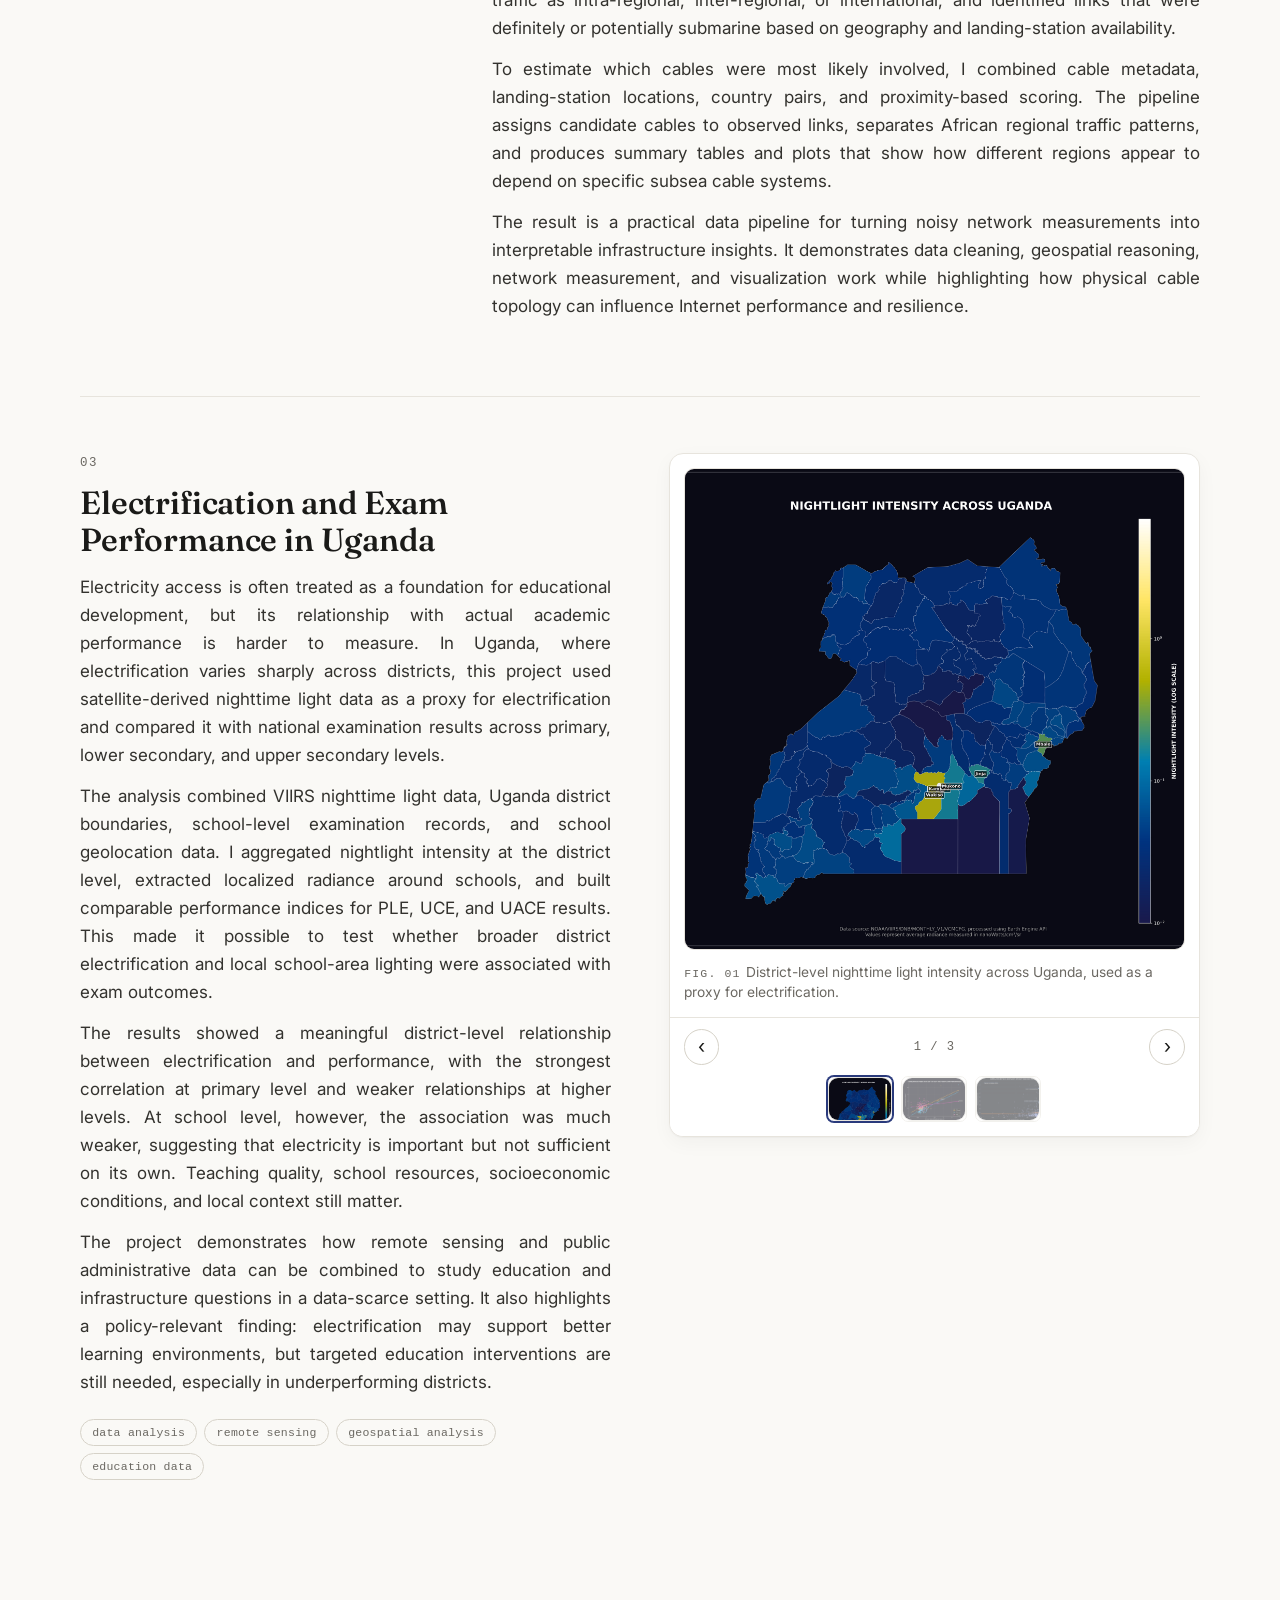
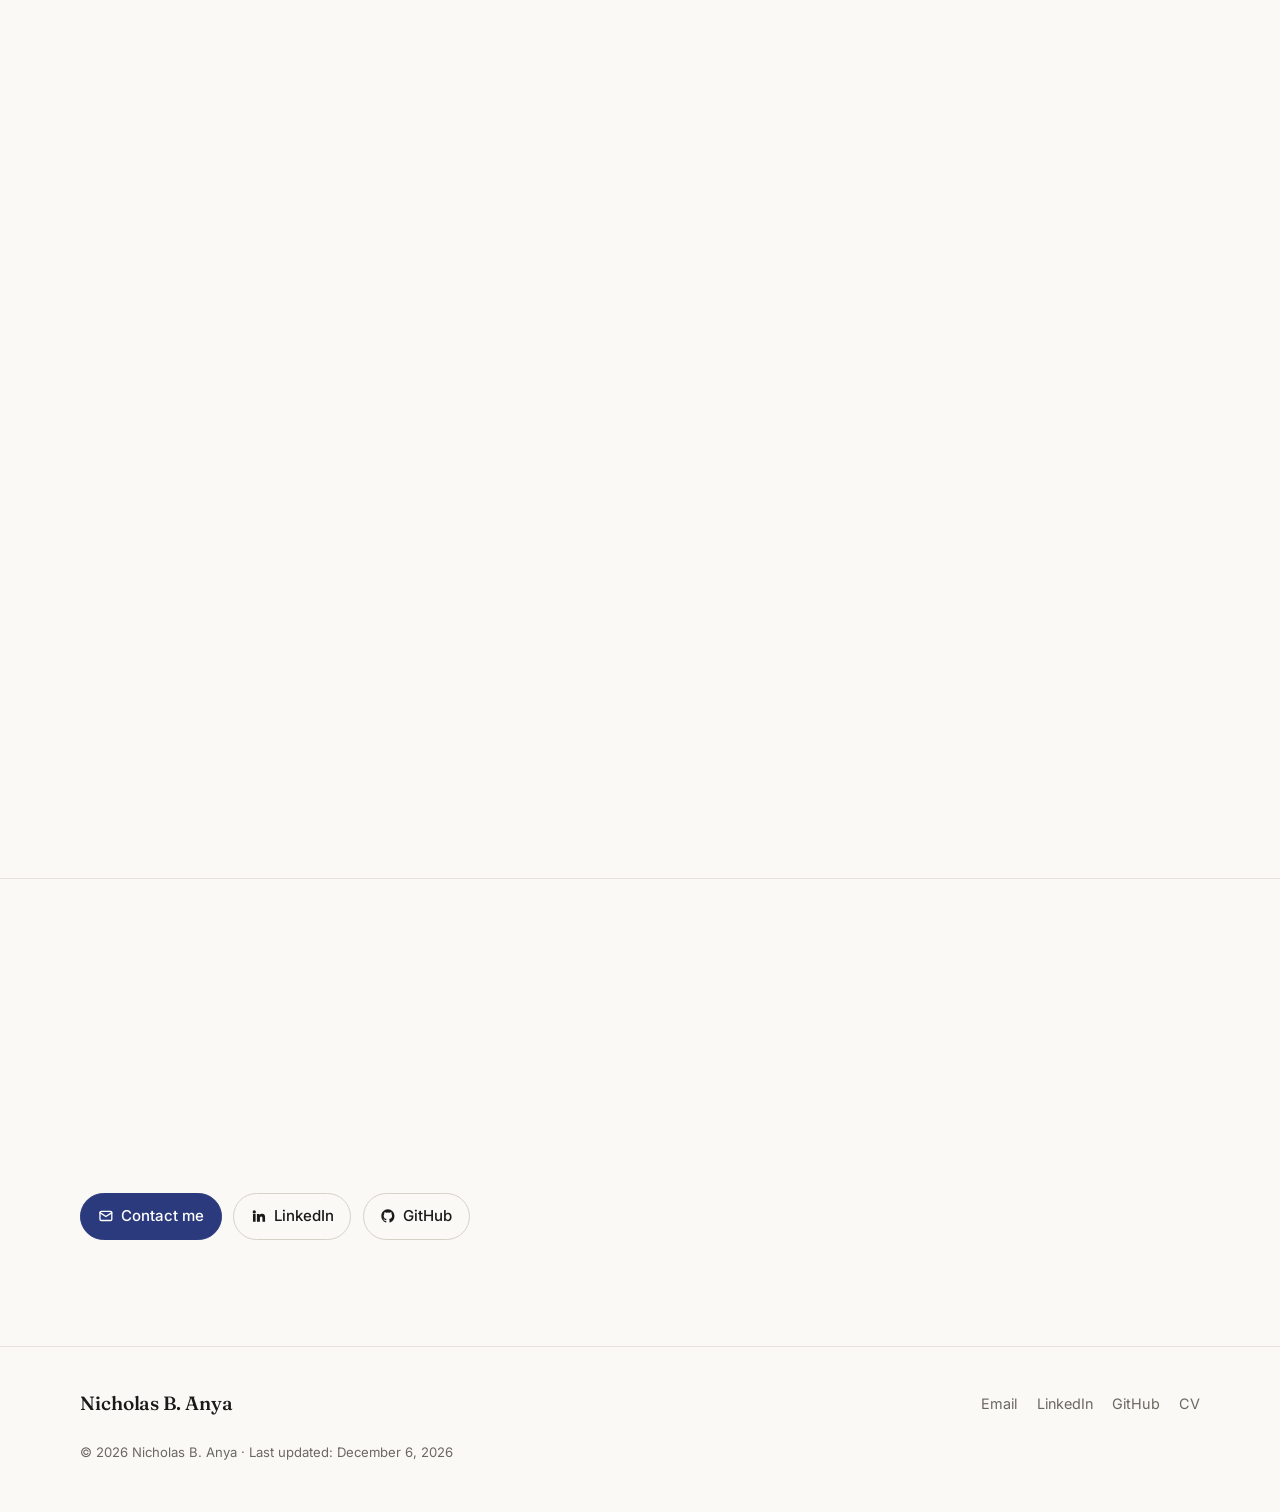
==== commit 6f9907db: "Use full name in intro; add sitemap and robots.txt for search indexing" ====
--- a/index.html
+++ b/index.html
@@ -73,7 +73,7 @@
             <div class="intro-text">
               <h1>Nicholas B. Anya</h1>
               <p data-typewriter>
-                Hi, I'm Nicholas, an IT professional and researcher with a master's from Carnegie Mellon.
+                Hi, I'm Nicholas Brian Anya, an IT professional and researcher with a master's from Carnegie Mellon.
                 My work spans data science, machine learning, network engineering, telecommunications,
                 and cybersecurity, shaped by experience across Uganda, Rwanda, and the USA. Welcome,
                 take a look around.
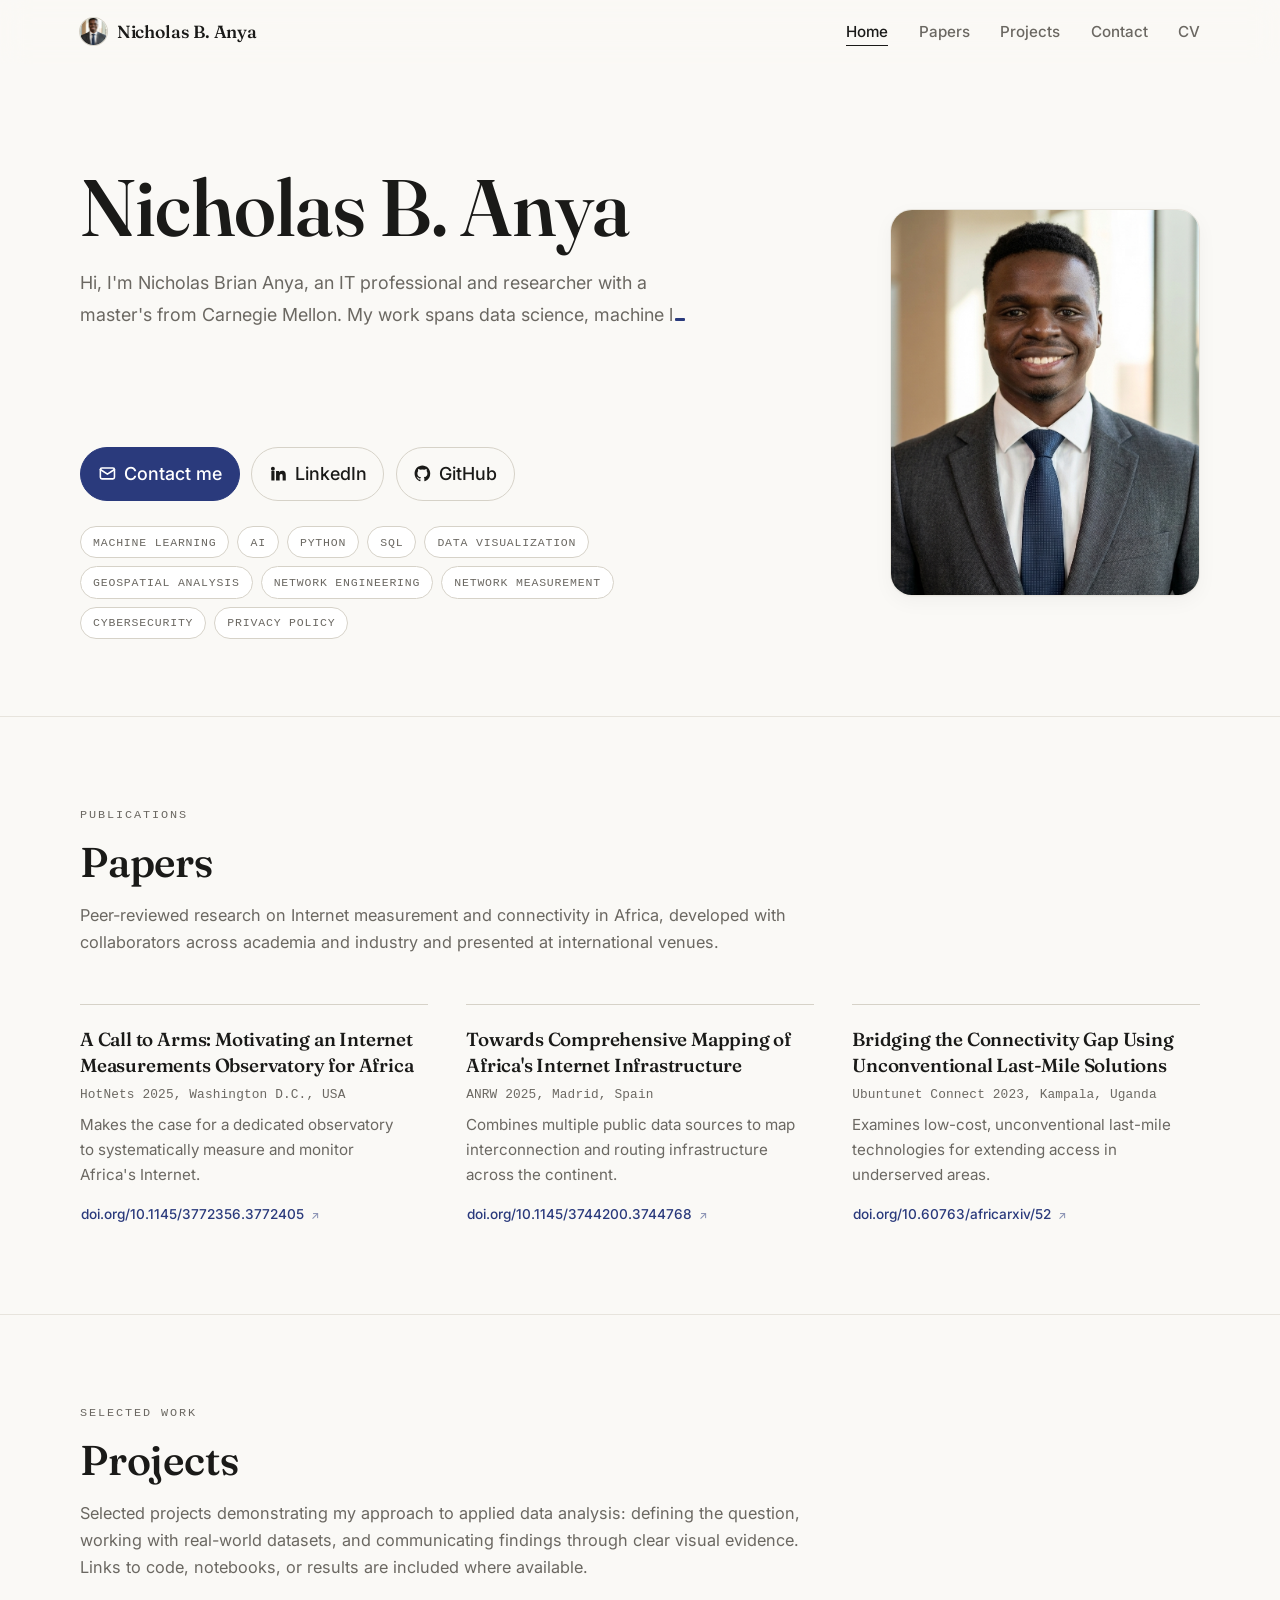
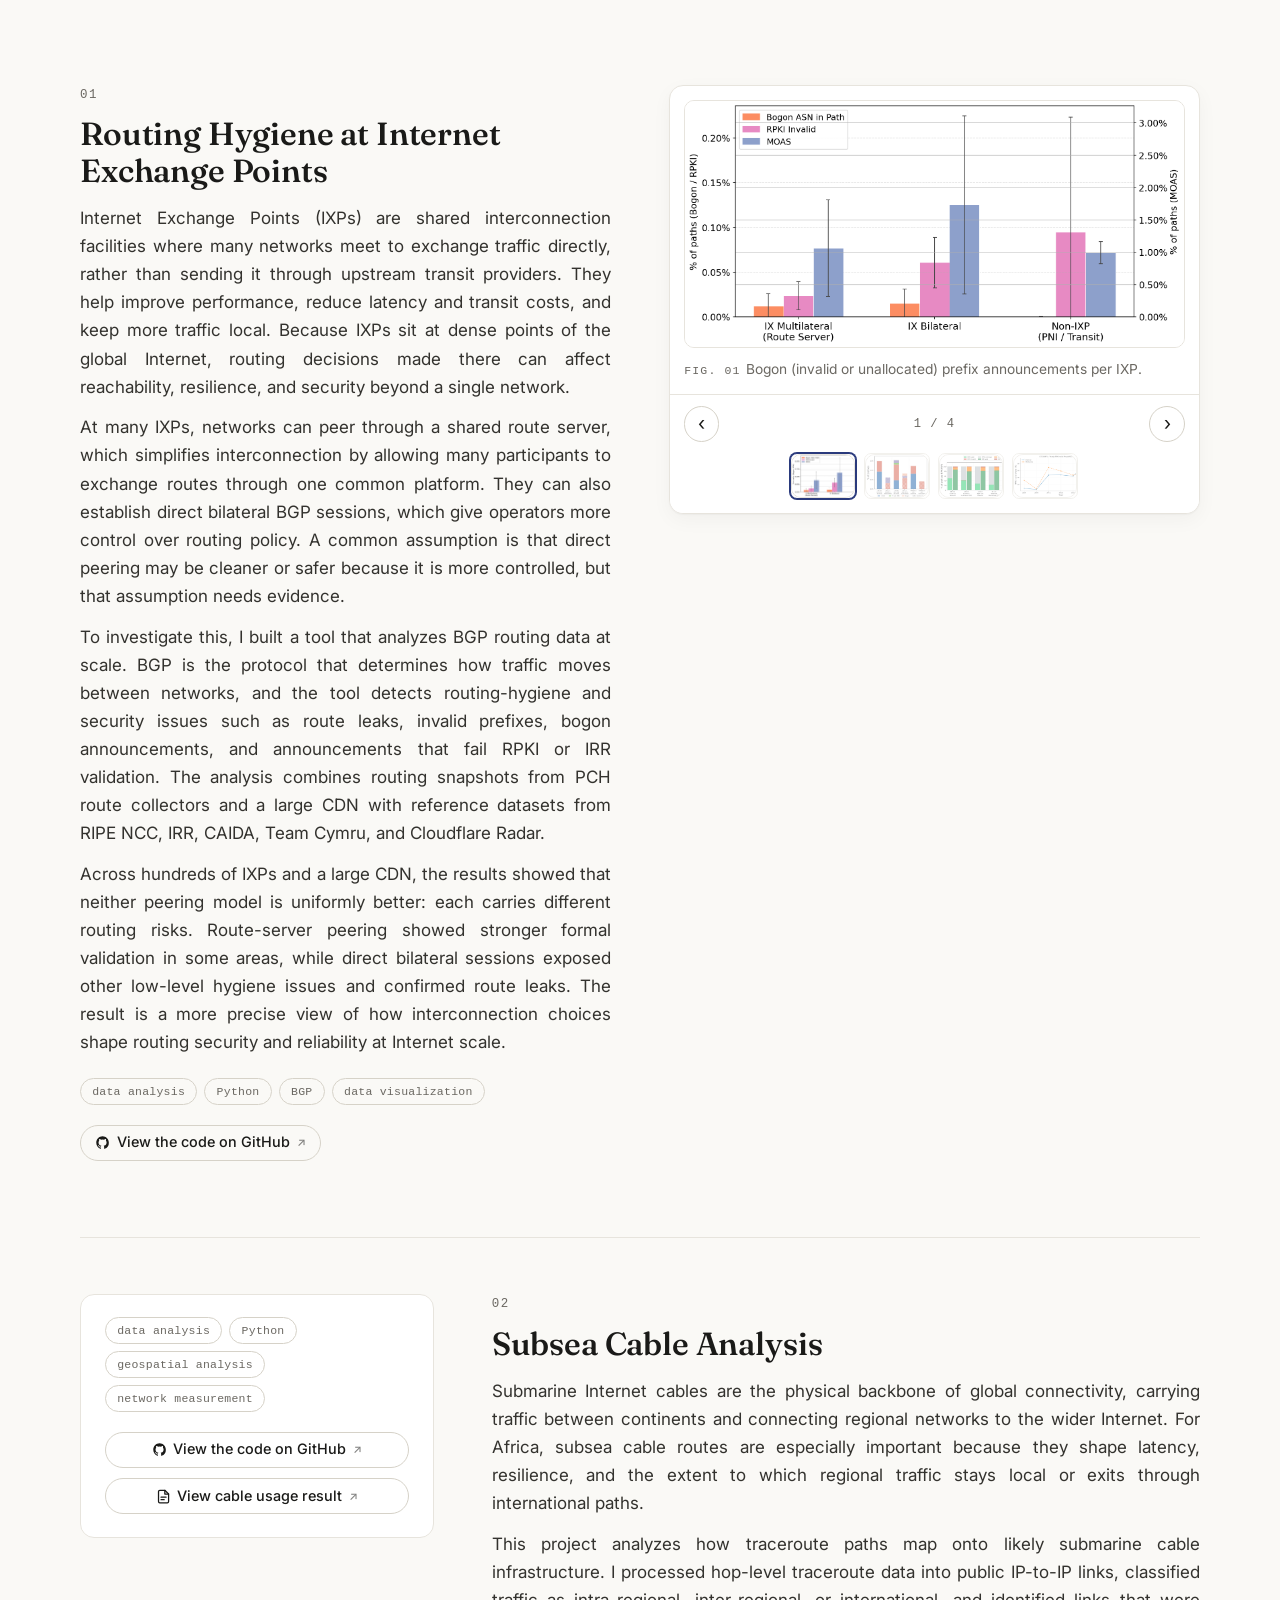
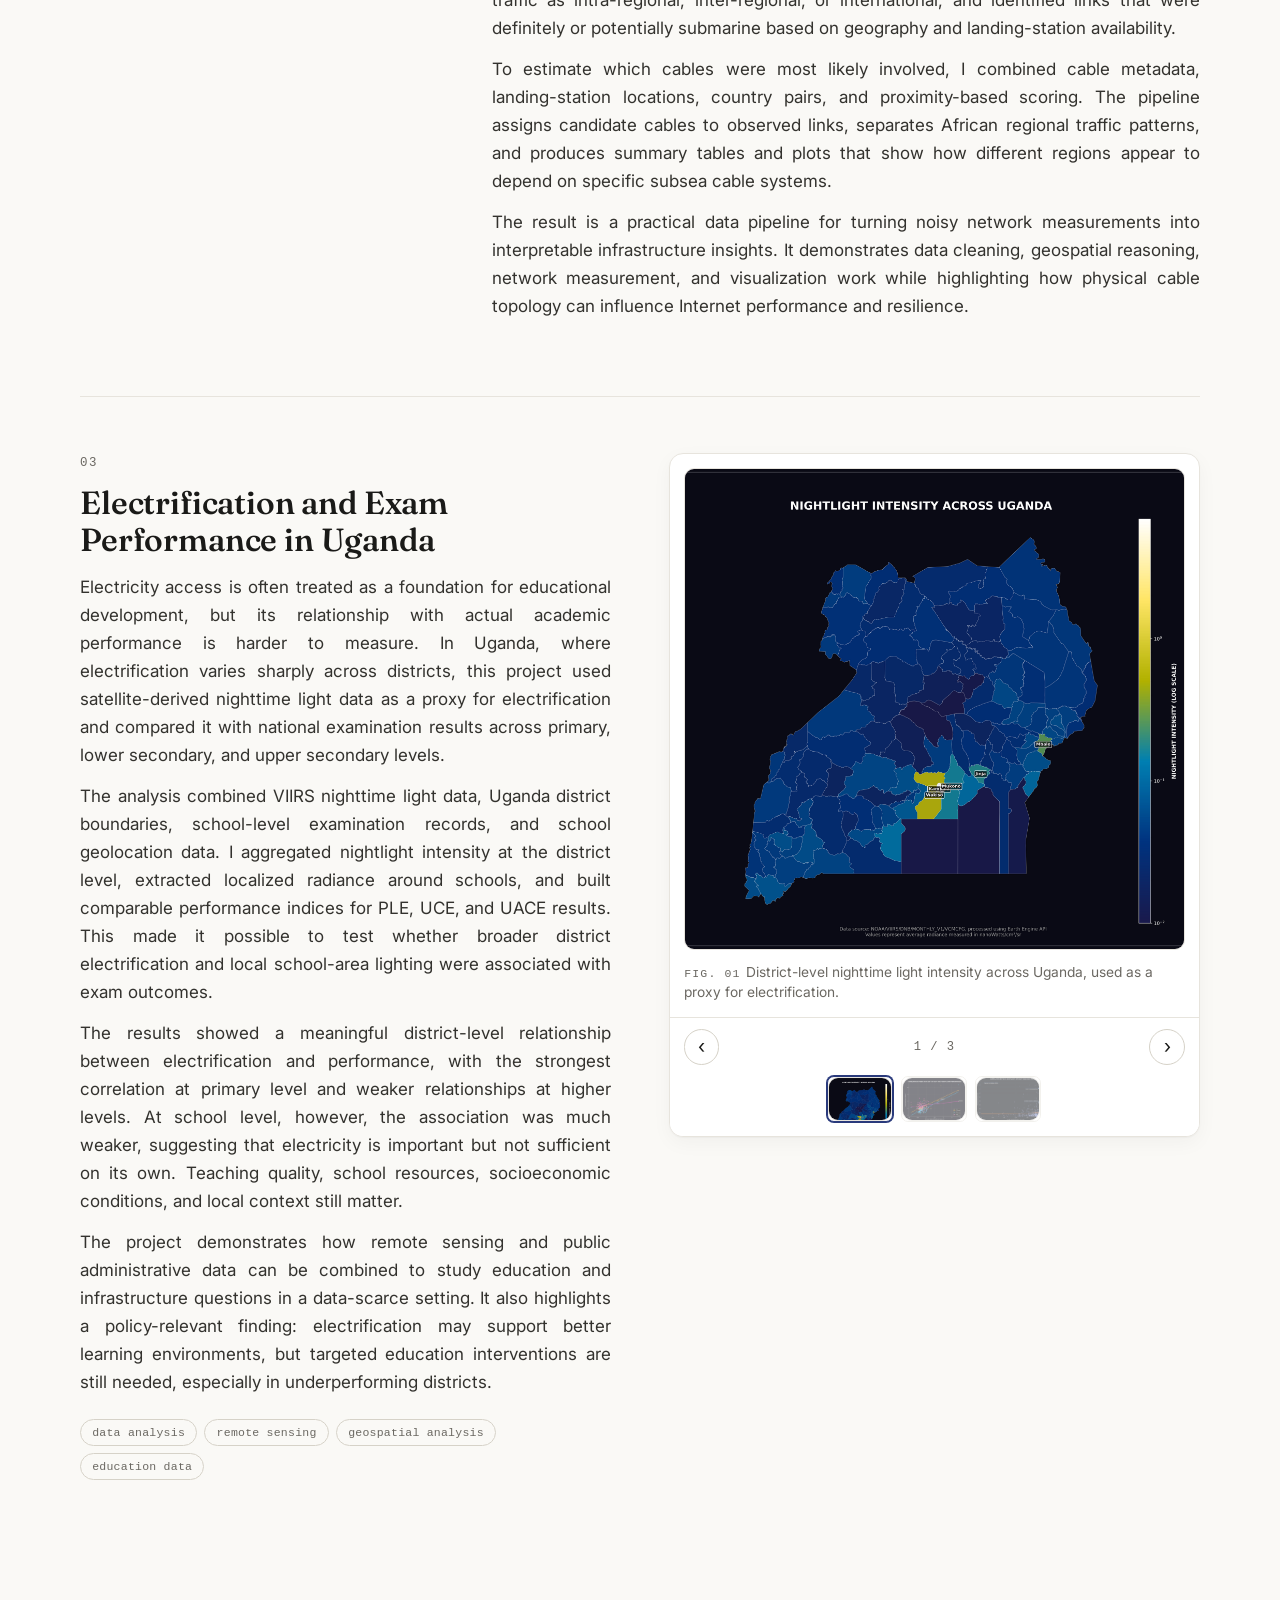
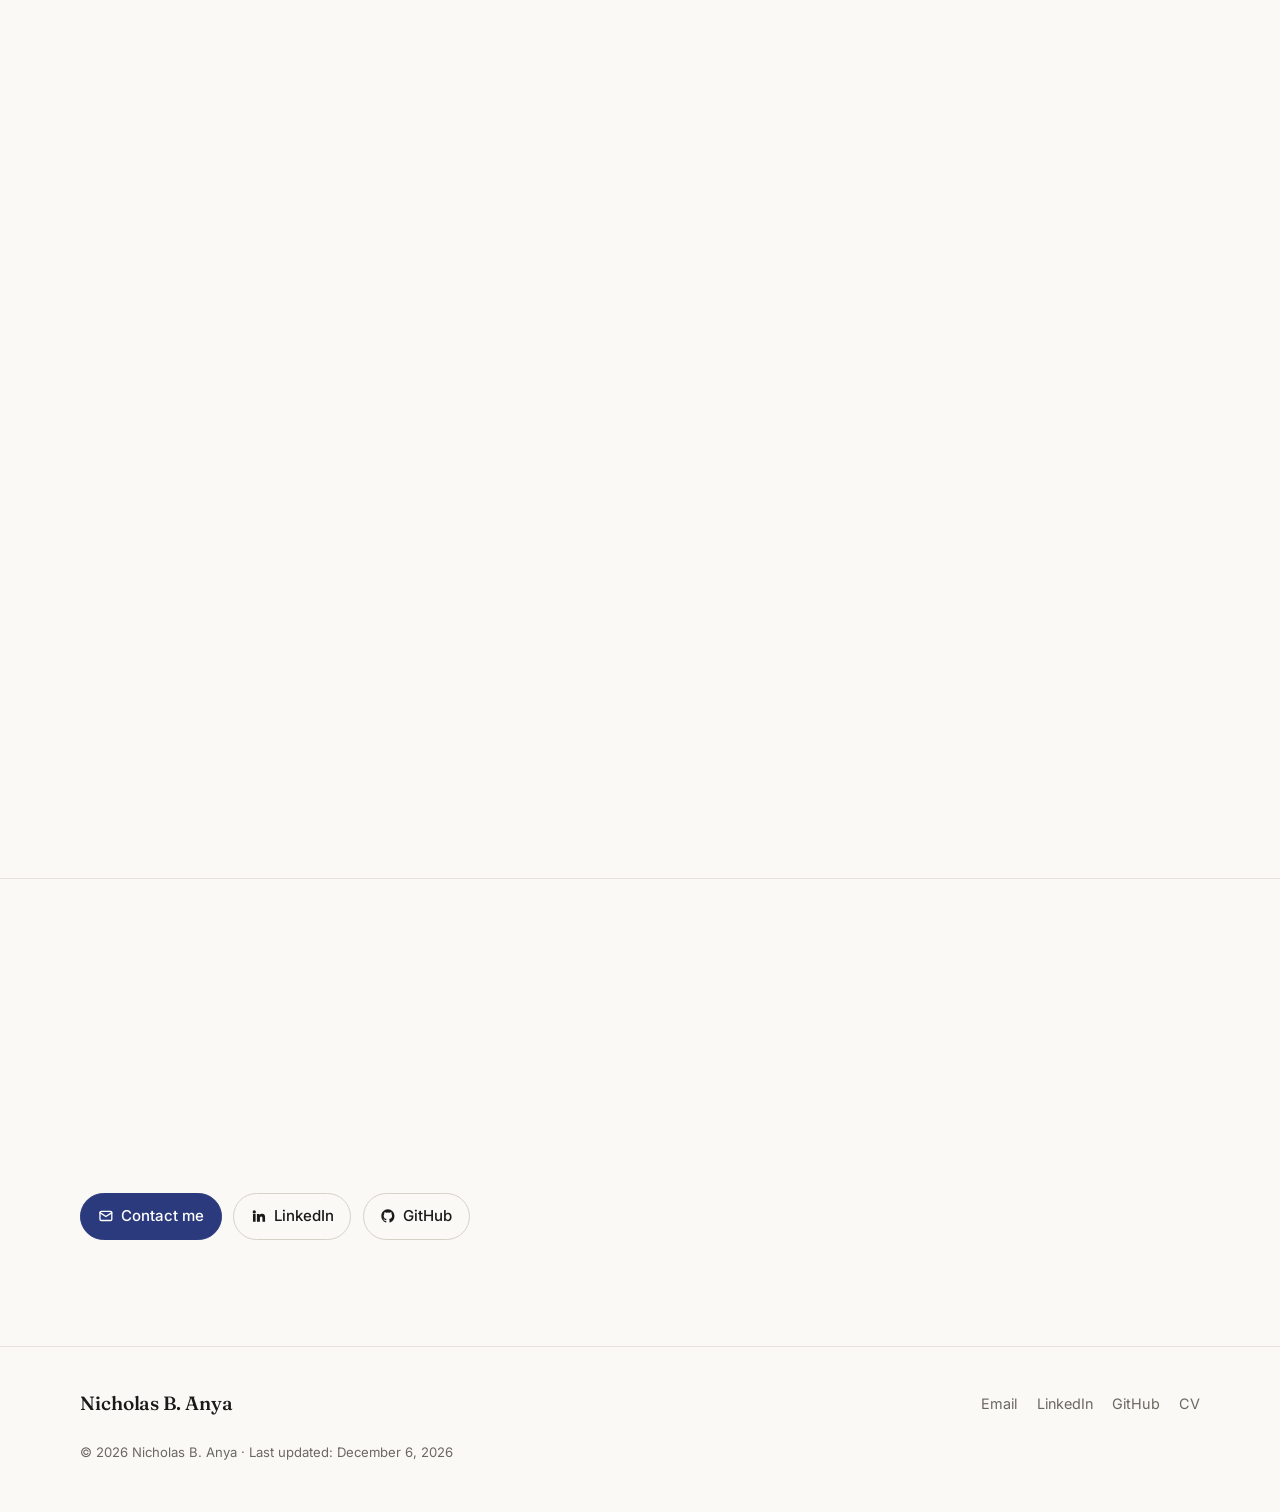
==== commit 3b1e6905: "Add privacy policy to skills strip" ====
--- a/index.html
+++ b/index.html
@@ -102,6 +102,7 @@
               <li>Network engineering</li>
               <li>Network measurement</li>
               <li>Cybersecurity</li>
+              <li>Privacy policy</li>
             </ul>
             </div>
             <div class="intro-media">
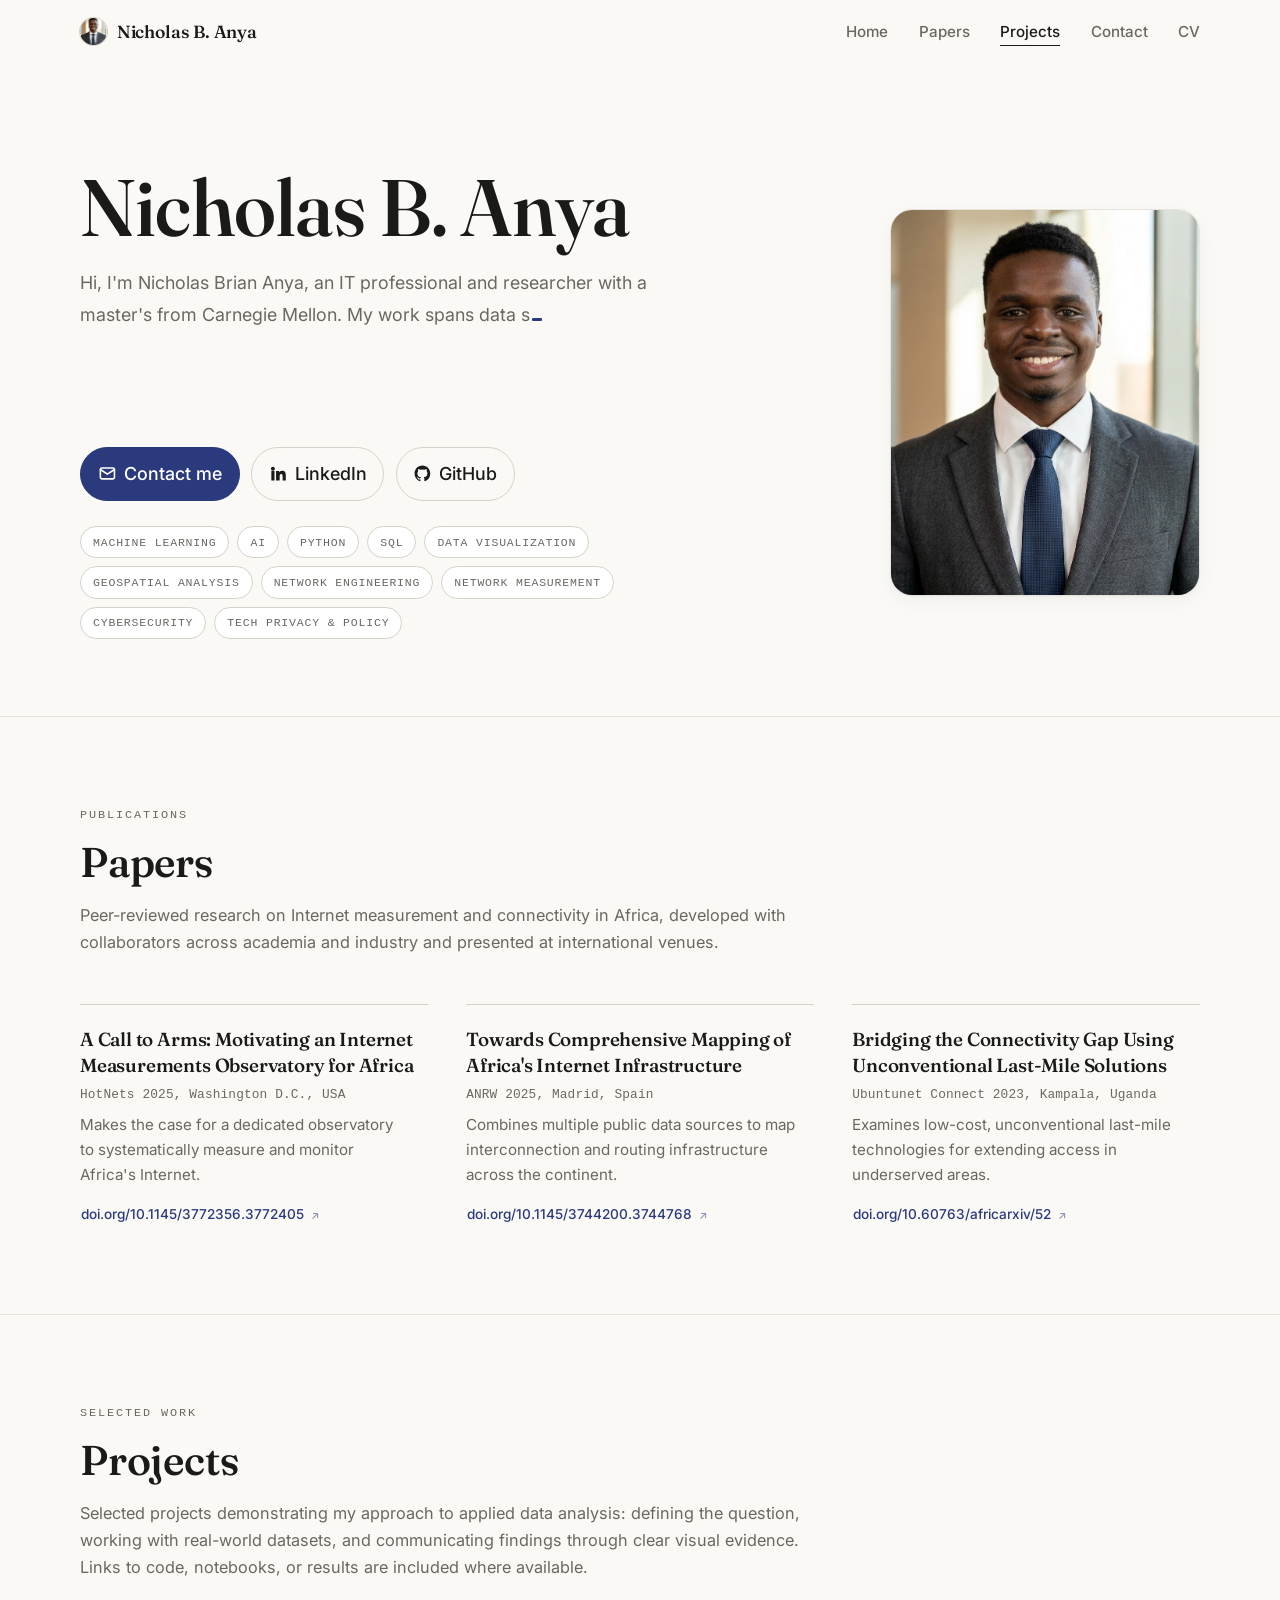
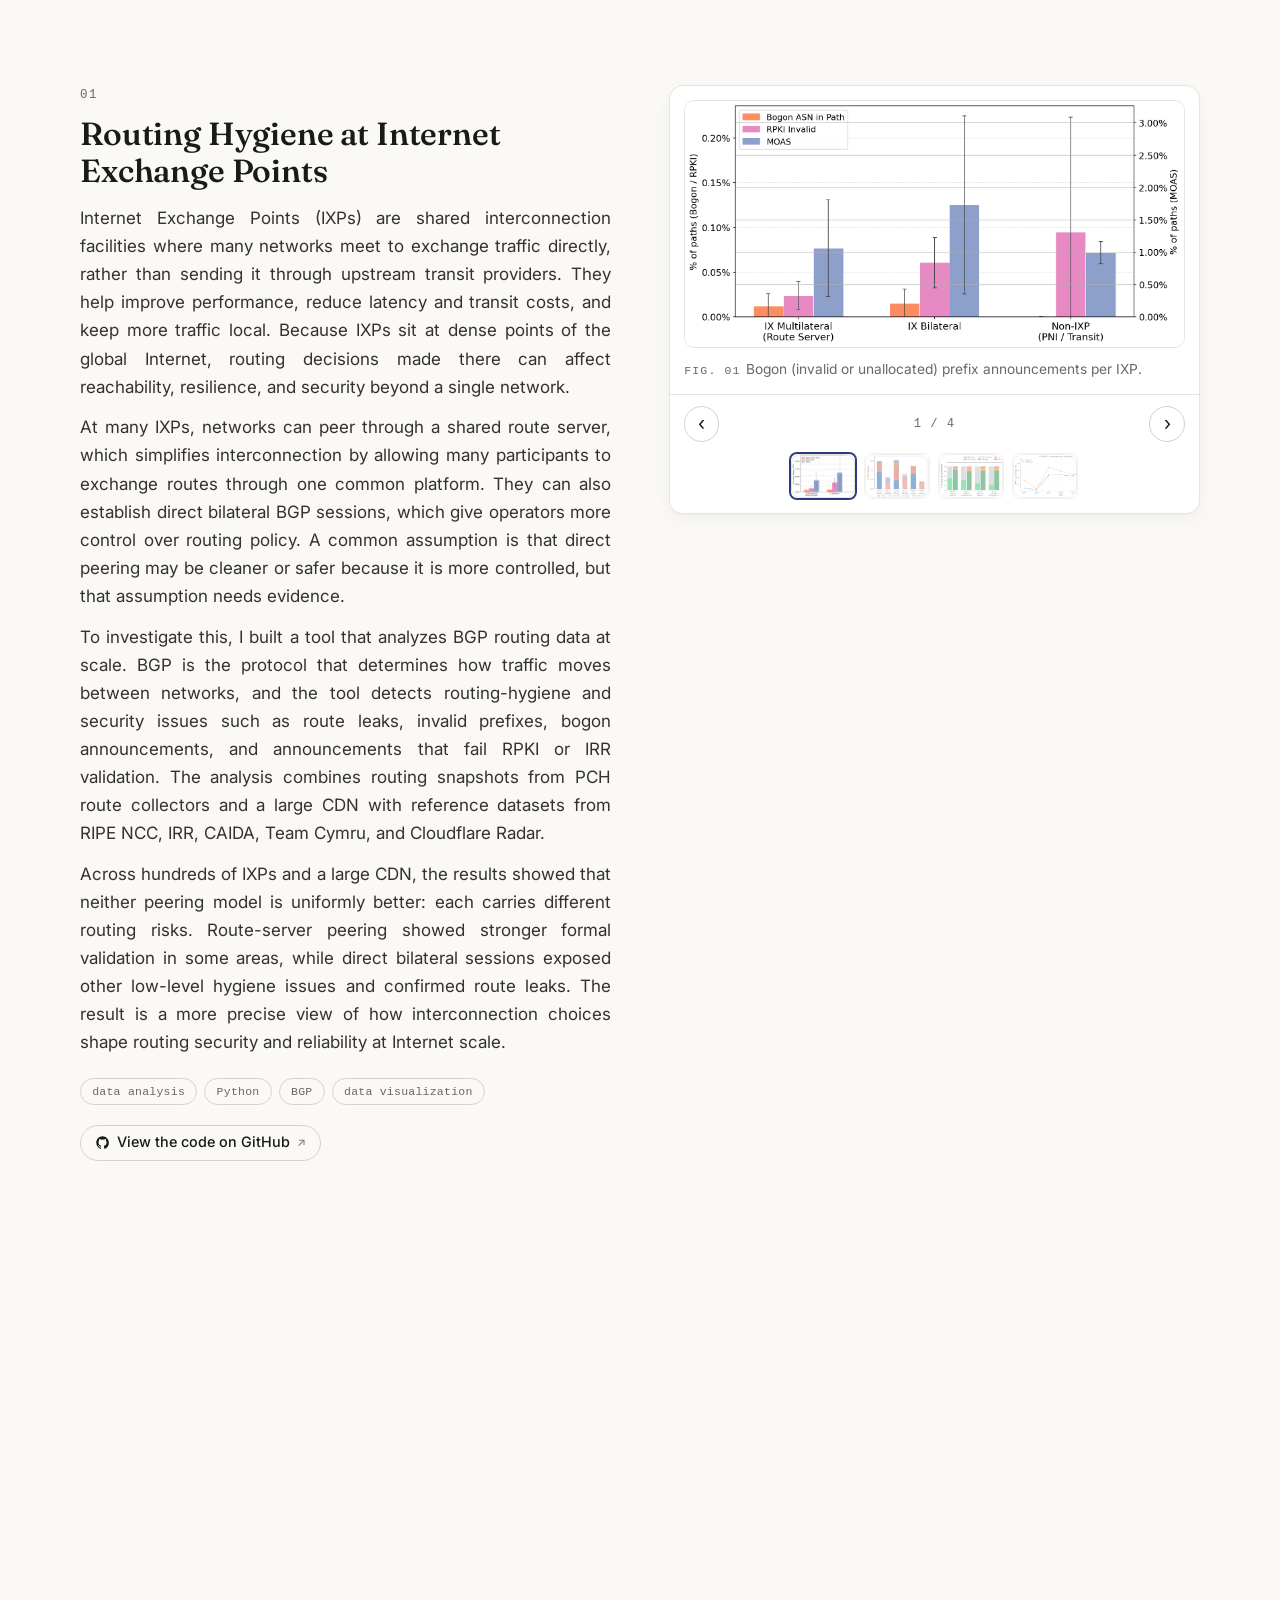
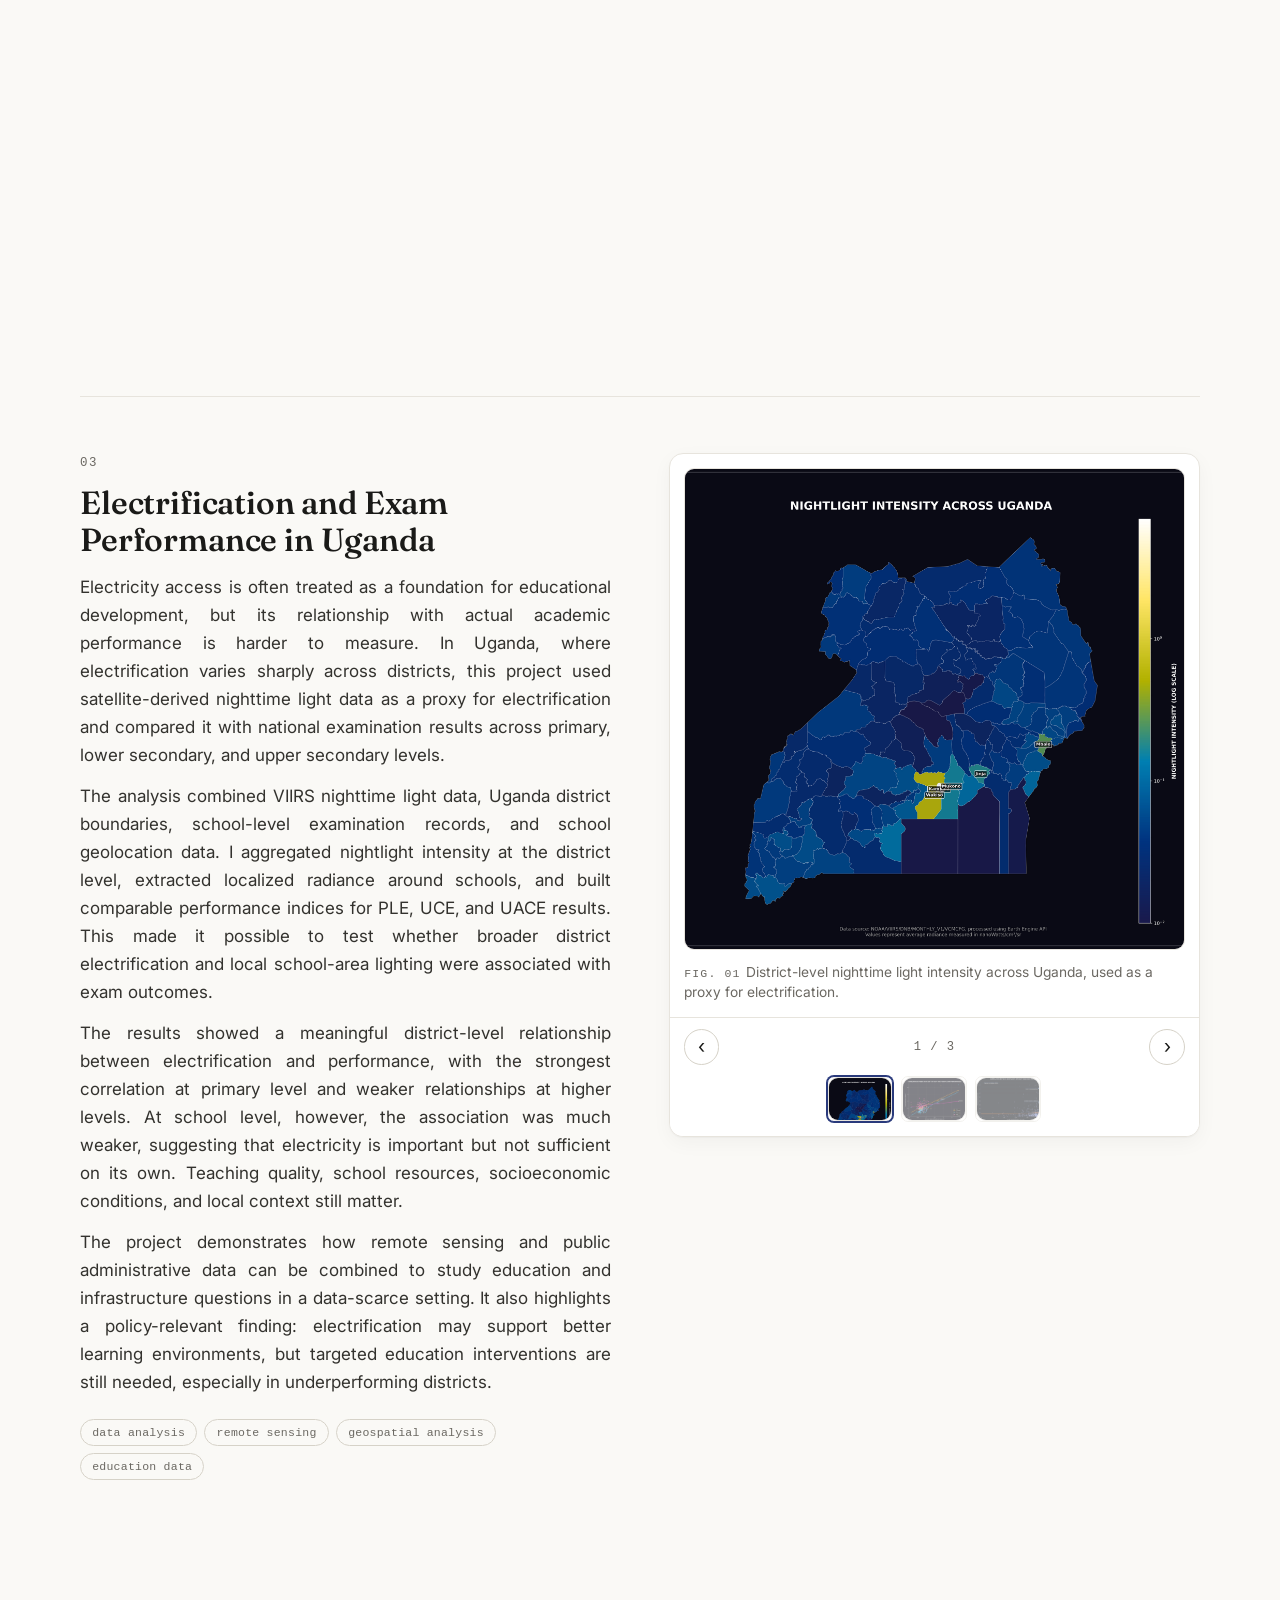
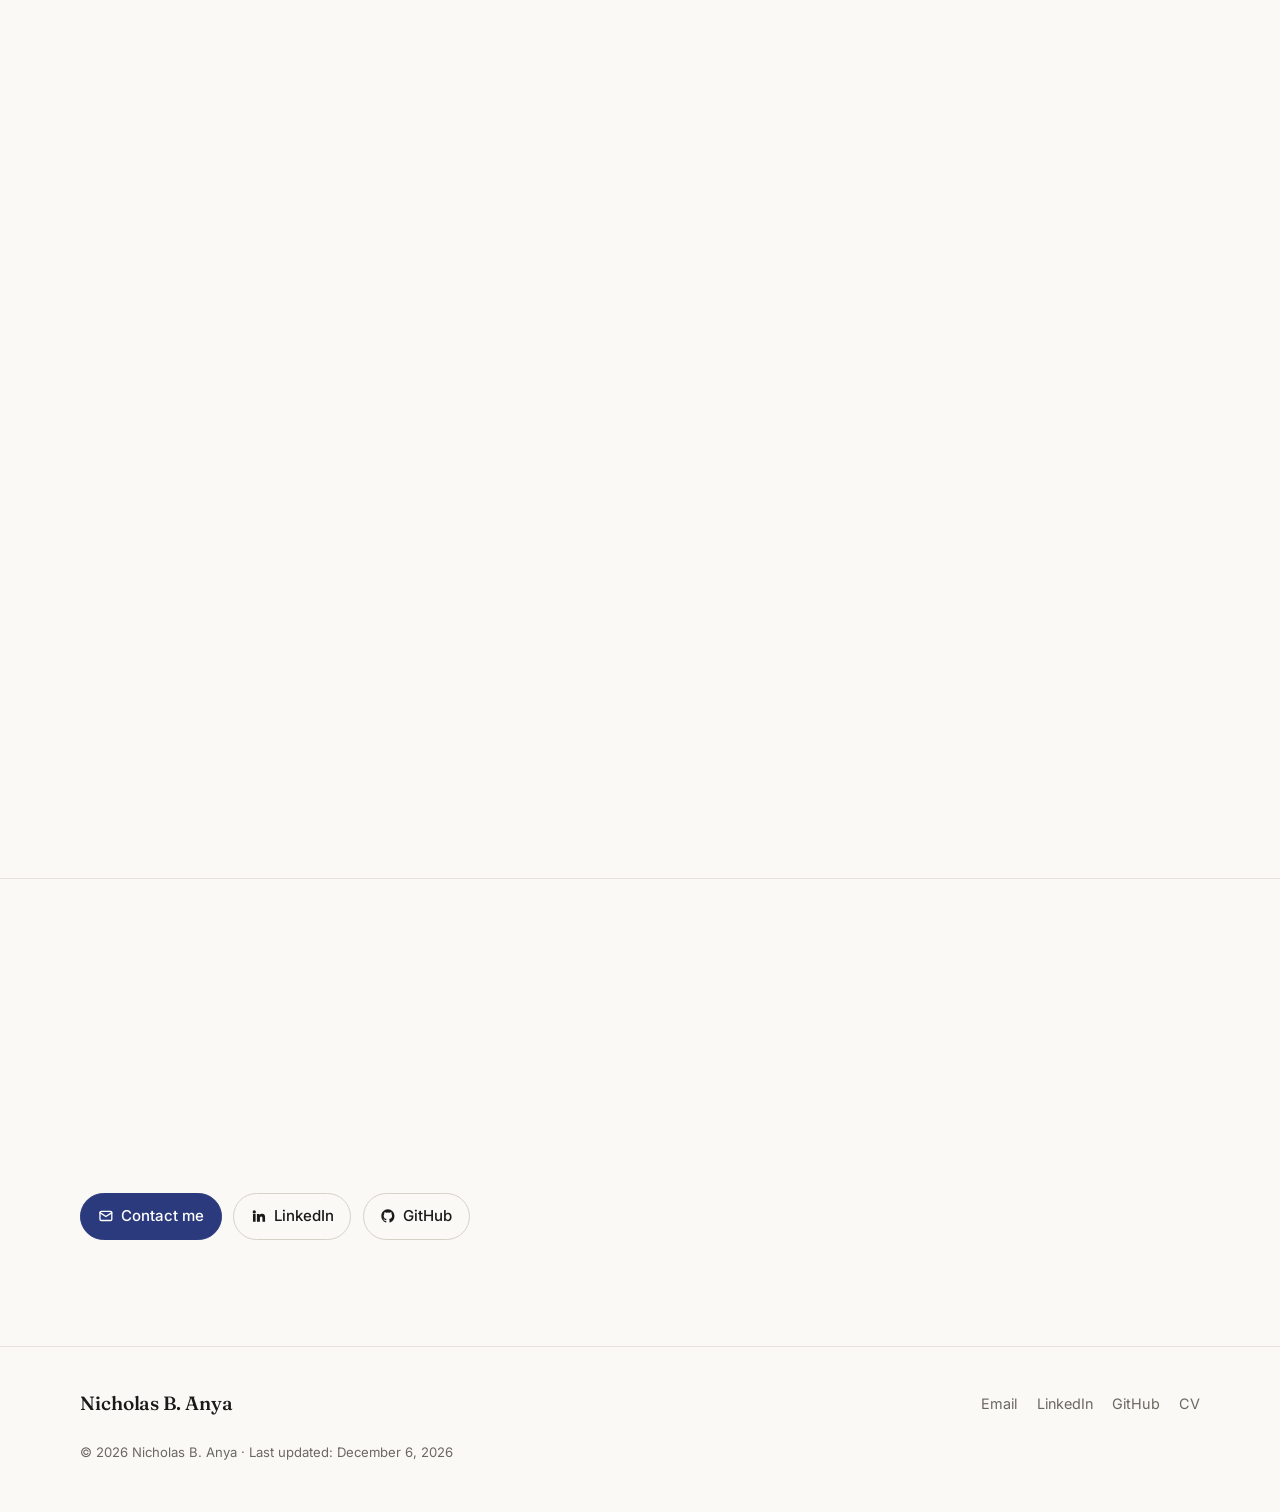
==== commit 307a25cd: "Rename privacy skill chip to tech privacy and policy" ====
--- a/index.html
+++ b/index.html
@@ -102,7 +102,7 @@
               <li>Network engineering</li>
               <li>Network measurement</li>
               <li>Cybersecurity</li>
-              <li>Privacy policy</li>
+              <li>Tech privacy &amp; policy</li>
             </ul>
             </div>
             <div class="intro-media">
